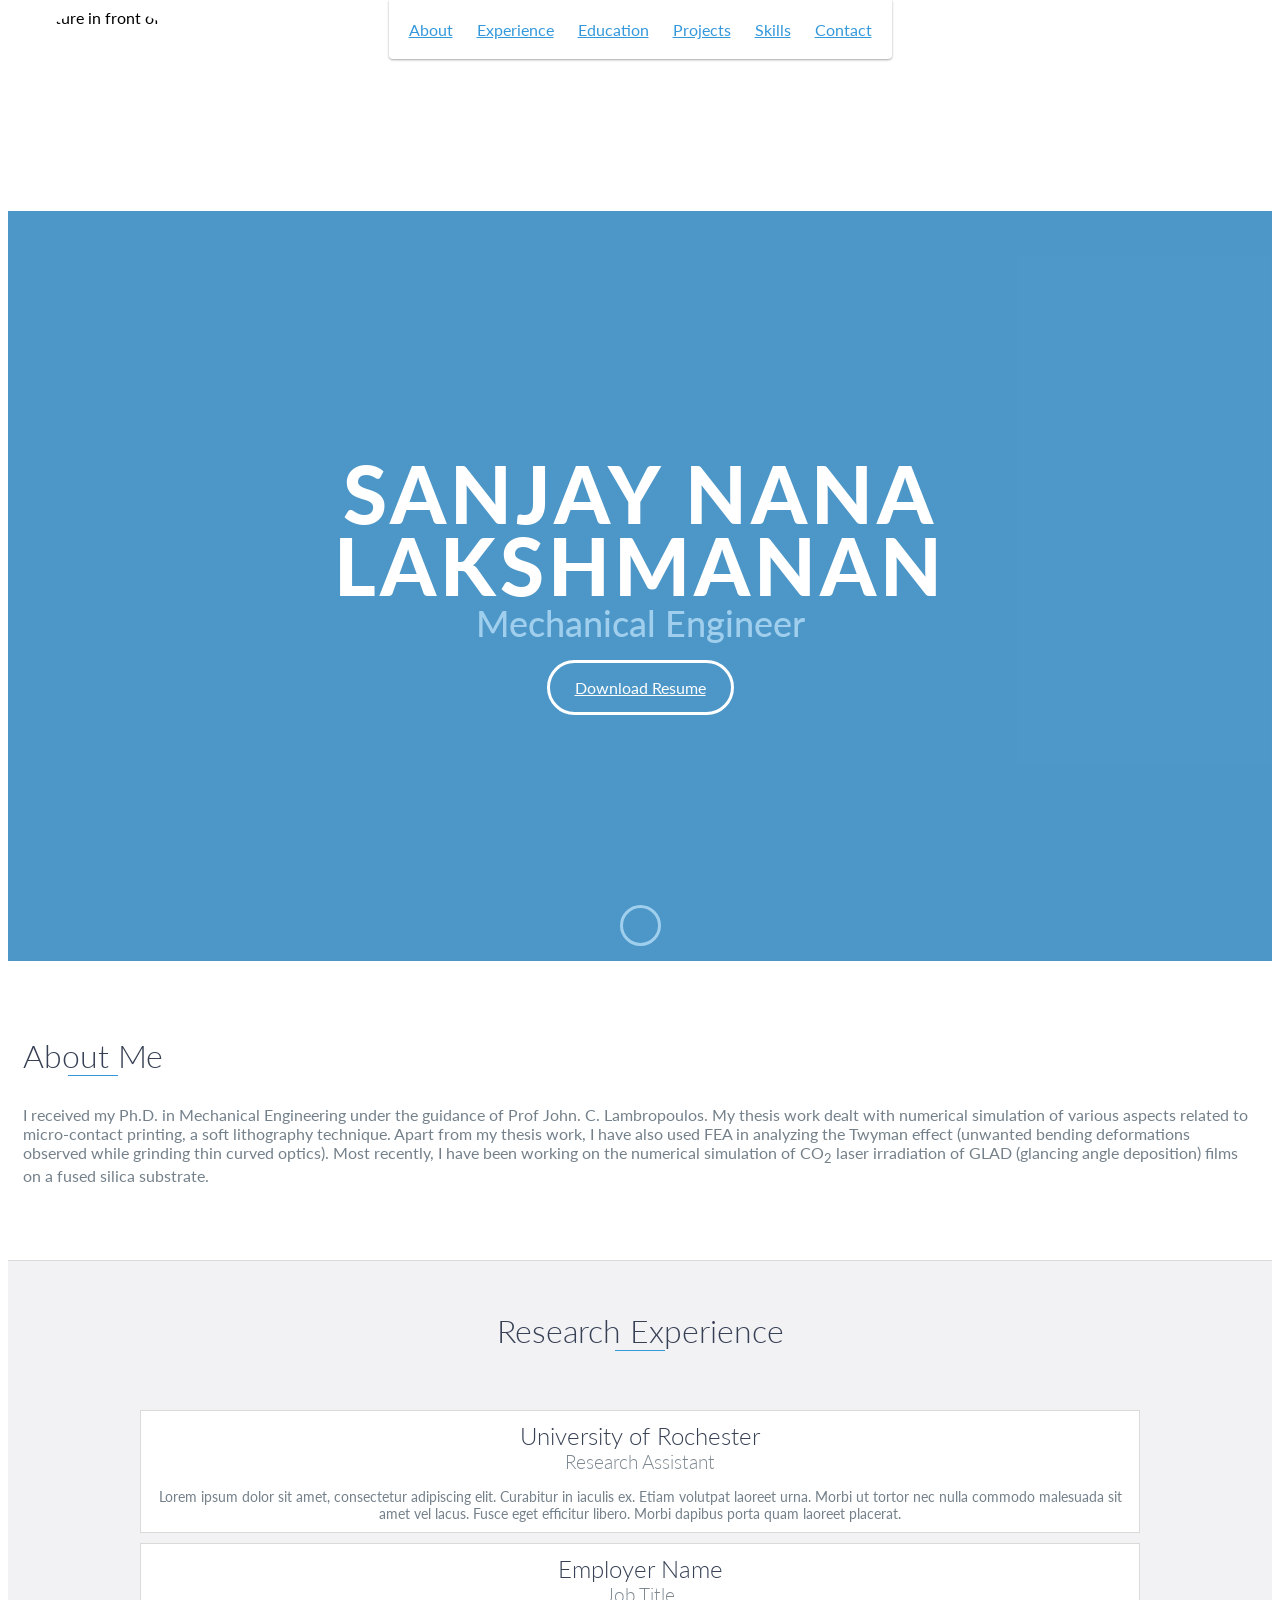
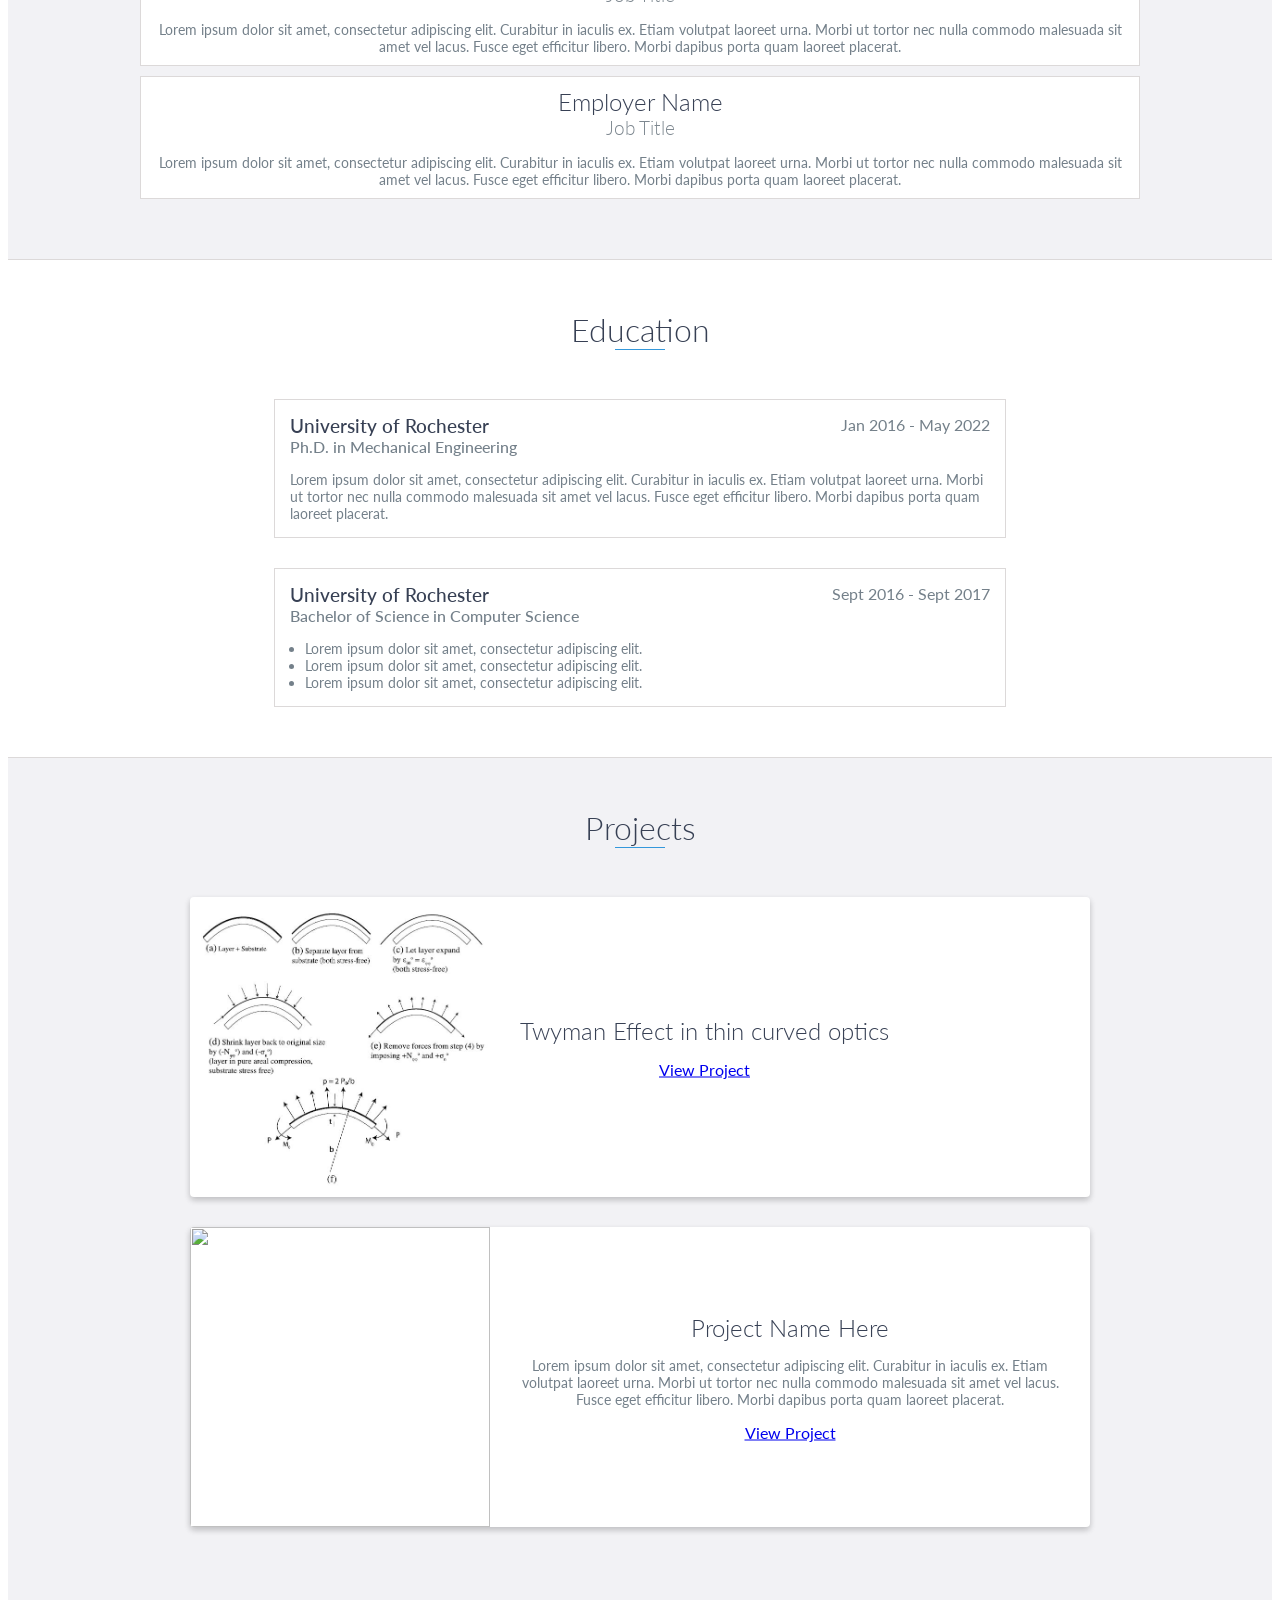
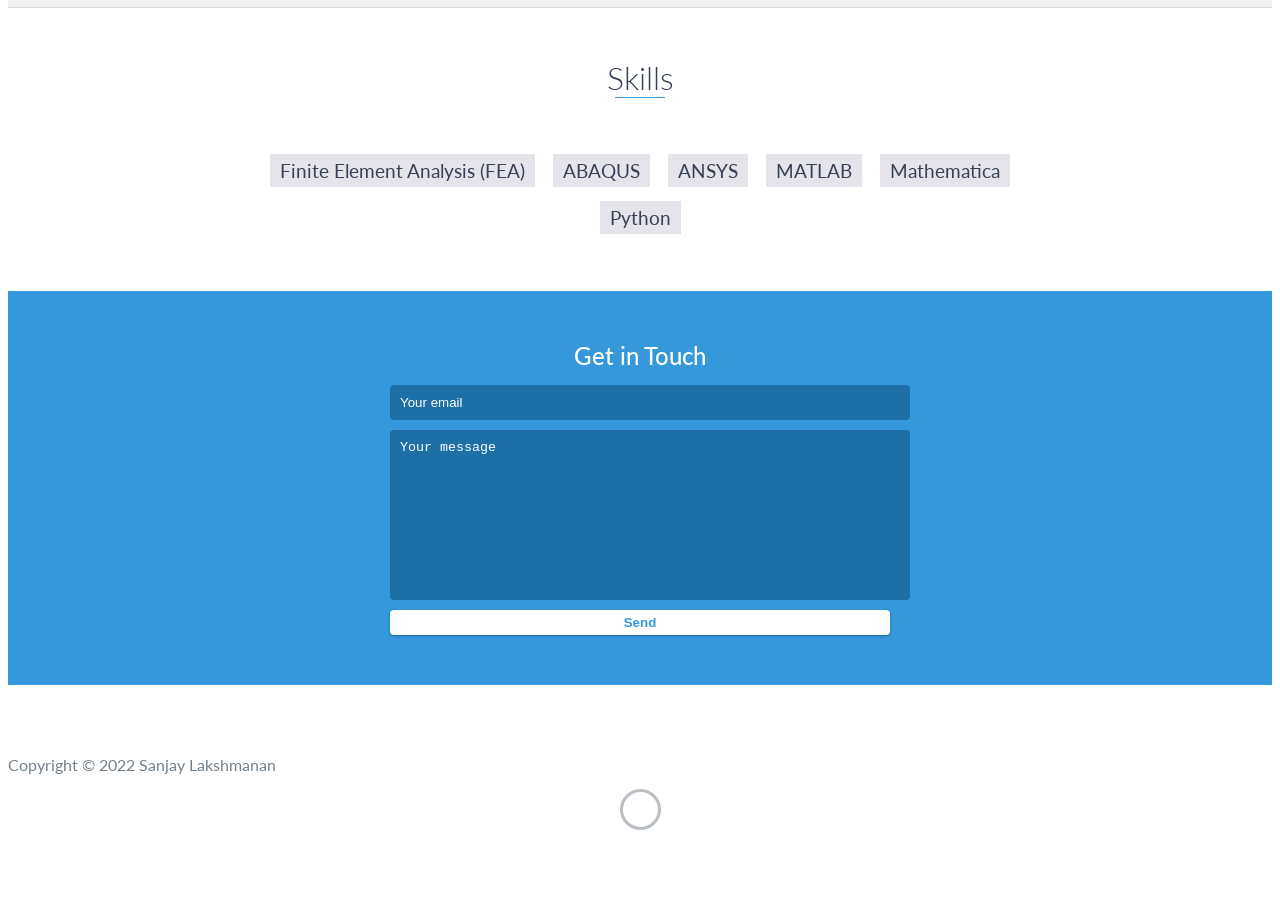
==== index.html @ b6e523f3 "Image centering and height of lead layer" ====
<!DOCTYPE html>
<html class="no-js" lang="en">

<head>
    <meta charset="utf-8">
    <meta http-equiv="X-UA-Compatible" content="IE=edge">
    <meta name="viewport" content="width=device-width, initial-scale=1">
    <title>Sanjay Lakshmanan's Portfolio</title>
	<link rel="shortcut icon" href="favicon.ico" type="image/x-icon">
	<link rel="icon" href="icons8-portfolio-50.png" type="image/x-icon">
    <link href="https://fonts.googleapis.com/css?family=Lato:300,400,700,900" rel="stylesheet">
    <link rel="stylesheet" href="libs/font-awesome/css/font-awesome.min.css">
    <link href="css/bootstrap.min.css" rel="stylesheet">
    <link href="css/styles.css" rel="stylesheet">
</head>

<body>
    <div id="mobile-menu-open" class="shadow-large">
        <i class="fa fa-bars" aria-hidden="true"></i>
    </div>
    <!-- End #mobile-menu-toggle -->
    <header>
        <div id="mobile-menu-close">
            <span>Close</span> <i class="fa fa-times" aria-hidden="true"></i>
        </div>
        <ul id="menu" class="shadow">
            <li>
                <a href="#about">About</a>
            </li>
            <li>
                <a href="#experience">Experience</a>
            </li>
            <li>
                <a href="#education">Education</a>
            </li>
            <li>
                <a href="#projects">Projects</a>
            </li>
            <li>
                <a href="#skills">Skills</a>
            </li>
            <li>
                <a href="#contact">Contact</a>
            </li>
        </ul>
    </header>
    <!-- End header -->
    <div class="circular--landscape"> 
        <img src="images/Graduation pic.jpg" alt="Sanjay's picture in front of Rush Rhees">
    </div>
    
    <div id="lead">
        <div id="lead-content">
            <h1>Sanjay Nana Lakshmanan</h1>
            <h2>Mechanical Engineer</h2>
            <a href="Sanjay_N_L_RESUME.pdf" target ="_blank" class="btn-rounded-white">Download Resume</a>
        </div>
        <!-- End #lead-content -->
              
        <div id="lead-overlay"></div>

        <div id="lead-down">
            <span>
                <i class="fa fa-chevron-down" aria-hidden="true"></i>
            </span>
        </div>

        <!-- End #lead-down -->
    </div>
    <!-- End #lead -->

    <div id="about">
        <div class="container">
            <div class="row">
                <div class="col-md-4">
                    <h2 class="heading">About Me</h2>
                </div>
                <div class="col-md-8">
                    <p>
                        I received my Ph.D. in Mechanical Engineering under the guidance of Prof John. C. Lambropoulos. My thesis work dealt with numerical simulation of various aspects related to micro-contact printing, a soft lithography technique.
                        Apart from my thesis work, I have also used FEA in analyzing the Twyman effect (unwanted bending deformations observed while grinding thin curved optics).
                        Most recently, I have been working on the numerical simulation of CO<sub>2</sub> laser irradiation of GLAD (glancing angle deposition) films on a fused silica substrate.

                        
                    </p>
                </div>
            </div>
        </div>
    </div>
    <!-- End #about -->

    <div id="experience" class="background-alt">
        <h2 class="heading">Research Experience</h2>
        <div id="experience-timeline">
            <div data-date="Jan 2016 – Feb 2022">
                <h3>University of Rochester</h3>
                <h4>Research Assistant</h4>
                <p>
                    Lorem ipsum dolor sit amet, consectetur adipiscing elit. Curabitur in iaculis ex. Etiam volutpat laoreet urna. Morbi ut tortor nec nulla commodo malesuada sit amet vel lacus. Fusce eget efficitur libero. Morbi dapibus porta quam laoreet placerat.
                </p>
            </div>

            <div data-date="September 2015 – September 2016">
                <h3>Employer Name</h3>
                <h4>Job Title</h4>
                <p>
                    Lorem ipsum dolor sit amet, consectetur adipiscing elit. Curabitur in iaculis ex. Etiam volutpat laoreet urna. Morbi ut tortor nec nulla commodo malesuada sit amet vel lacus. Fusce eget efficitur libero. Morbi dapibus porta quam laoreet placerat.
                </p>
            </div>

            <div data-date="September 2015 – September 2016">
                <h3>Employer Name</h3>
                <h4>Job Title</h4>
                <p>
                    Lorem ipsum dolor sit amet, consectetur adipiscing elit. Curabitur in iaculis ex. Etiam volutpat laoreet urna. Morbi ut tortor nec nulla commodo malesuada sit amet vel lacus. Fusce eget efficitur libero. Morbi dapibus porta quam laoreet placerat.
                </p>
            </div>
        </div>
    </div>
    <!-- End #experience -->

    <div id="education">
        <h2 class="heading">Education</h2>
        <div class="education-block">
            <h3>University of Rochester</h3>
            <span class="education-date">Jan 2016 - May 2022</span>
            <h4>Ph.D. in Mechanical Engineering</h4>
            <p>
                Lorem ipsum dolor sit amet, consectetur adipiscing elit. Curabitur in iaculis ex. Etiam volutpat laoreet urna. Morbi ut tortor nec nulla commodo malesuada sit amet vel lacus. Fusce eget efficitur libero. Morbi dapibus porta quam laoreet placerat.
            </p>
        </div>
        <!-- End .education-block -->

        <div class="education-block">
            <h3>University of Rochester</h3>
            <span class="education-date">Sept 2016 - Sept 2017</span>
            <h4>Bachelor of Science in Computer Science</h4>
            <ul>
                <li>
                    Lorem ipsum dolor sit amet, consectetur adipiscing elit.
                </li>
                <li>
                    Lorem ipsum dolor sit amet, consectetur adipiscing elit.
                </li>
                <li>
                    Lorem ipsum dolor sit amet, consectetur adipiscing elit.
                </li>
            </ul>
        </div>
        <!-- End .education-block -->
    </div>
    <!-- End #education -->

    <div id="projects" class="background-alt">
        <h2 class="heading">Projects</h2>
        <div class="container">
            <div class="row">
                <div class="project shadow-large">
                    <div class="project-image">
                        <img src="images/Twyman Effect.JPG" />
                    </div>
                    <!-- End .project-image -->
                    <div class="project-info">
                        <h3>Twyman Effect in thin curved optics</h3>
                        <p>
                            
                        </p>
                        <a href="#">View Project</a>
                    </div>
                    <!-- End .project-info -->
                </div>
                <!-- End .project -->

                <div class="project shadow-large">
                    <div class="project-image">
                        <img src="images/project.jpg" />
                    </div>
                    <!-- End .project-image -->
                    <div class="project-info">
                        <h3>Project Name Here</h3>
                        <p>
                            Lorem ipsum dolor sit amet, consectetur adipiscing elit. Curabitur in iaculis ex. Etiam volutpat laoreet urna. Morbi ut tortor nec nulla commodo malesuada sit amet vel lacus. Fusce eget efficitur libero. Morbi dapibus porta quam laoreet placerat.
                        </p>
                        <a href="#">View Project</a>
                    </div>
                    <!-- End .project-info -->
                </div>
                <!-- End .project -->
            </div>
        </div>
    </div>
    <!-- End #projects -->

    <div id="skills">
        <h2 class="heading">Skills</h2>
        <ul>
            <li>Finite Element Analysis (FEA)</li>
            <li>ABAQUS</li>
            <li>ANSYS</li>
            <li>MATLAB</li>
            <li>Mathematica</li>
            <li>Python</li>
        </ul>
    </div>
    <!-- End #skills -->

    <div id="contact">
        <h2>Get in Touch</h2>
        <div id="contact-form">
            <form method="POST" action="https://formspree.io/email@email.com">
                <input type="hidden" name="_subject" value="Contact request from personal website" />
                <input type="email" name="_replyto" placeholder="Your email" required>
                <textarea name="message" placeholder="Your message" required></textarea>
                <button type="submit">Send</button>
            </form>
        </div>
        <!-- End #contact-form -->
    </div>
    <!-- End #contact -->

    <footer>
        <div class="container">
            <div class="row">
                <div class="col-sm-5 copyright">
                    <p>
                        Copyright &copy; <span id="current-year">2022</span> Sanjay Lakshmanan
                    </p>
                </div>
                <div class="col-sm-2 top">
                    <span id="to-top">
                        <i class="fa fa-chevron-up" aria-hidden="true"></i>
                    </span>
                </div>
                <div class="col-sm-5 social">
                    <ul>
                        <li>
                            <a href="https://github.com/" target="_blank"><i class="fa fa-github" aria-hidden="true"></i></a>
                        </li>
                       
                        <li>
                            <a href="https://www.linkedin.com/in/sanjaynanalakshmanan/" target="_blank"><i class="fa fa-linkedin" aria-hidden="true"></i></a>
                        </li>
                    
                    </ul>
                </div>
            </div>
        </div>
    </footer>
    <!-- End footer -->

    <script src="https://ajax.googleapis.com/ajax/libs/jquery/1.12.4/jquery.min.js"></script>
    <script src="js/scripts.min.js"></script>
</body>

</html>
---- css/styles.css ----
/*!
    Title: Dev Portfolio Template
    Version: 1.2.2
    Last Change: 03/25/2020
    Author: Ryan Fitzgerald
    Repo: https://github.com/RyanFitzgerald/devportfolio-template
    Issues: https://github.com/RyanFitzgerald/devportfolio-template/issues

    Description: This file contains all the styles associated with the page
    that don't come from third party libraries. This file gets compiled using
    Gulp and send to the /css folder which is then loaded on the page.
*/body{font-family:'Lato', sans-serif;font-size:16px}
body.active{overflow:hidden;z-index:-1}
.no-js #experience-timeline>div{background:#fff;padding:10px;margin-bottom:10px;border:1px solid #dcd9d9}
.no-js #experience-timeline>div h3{font-size:1.5em;font-weight:300;color:#374054;display:inline-block;margin:0}
.no-js #experience-timeline>div h4{font-size:1.2em;font-weight:300;color:#7e8890;margin:0 0 15px 0}
.circular--landscape { display: inline-block; position: center; width: 200px; height: 200px; overflow: hidden; border-radius: 50%; }
.circular--landscape img {display: inline-block; width: auto; height: 100%; margin-left: -50px; }
.no-js #experience-timeline>div p{color:#74808a;font-size:0.9em;margin:0}.no-js #experience-timeline:before,.no-js #experience-timeline:after{content:none}@keyframes dropHeader{0%{transform:translateY(-100%)}100%{transform:translateY(0)}}header{position:absolute;top:0;left:0;right:0;text-align:center;z-index:10;animation-name:dropHeader;animation-iteration-count:1;animation-timing-function:ease;animation-duration:0.75s}header ul{display:inline-block;background:#fff;text-align:center;padding:10px;margin:0;border-bottom-right-radius:4px;border-bottom-left-radius:4px}header li{display:inline-block}header a{display:block;color:#3498db;padding:10px}header a:hover{color:#217dbb;text-decoration:none;background:#eee;border-radius:4px}header a:focus{color:#3498db;text-decoration:none}header.active{display:block}header.sticky{position:fixed;z-index:999}#menu.active{display:block}#mobile-menu-open{display:none;cursor:pointer;position:fixed;right:15px;top:10px;color:#3498db;font-size:1.5em;z-index:20;padding:0 7px;border-radius:4px;background:#fff}#mobile-menu-close{display:none;text-align:right;width:100%;background:#fff;font-size:1.5em;padding-right:15px;padding-top:10px;cursor:pointer;color:#3498db}#mobile-menu-close span{font-size:0.5em;text-transform:uppercase}#mobile-menu-close i{vertical-align:middle}footer{padding:50px 0}.copyright{padding-top:20px}.copyright p{margin:0;color:#74808a}.top{text-align:center}.top span{cursor:pointer;display:block;margin:15px auto 0 auto;width:35px;height:35px;border-radius:50%;border:3px solid #b9bfc4;text-align:center}.top i{color:#74808a}.social{text-align:right}.social ul{margin:5px 0 0 0;padding:0}.social li{display:inline-block;font-size:1.25em;list-style:none}.social a{display:block;color:#74808a;padding:10px}.social a:hover{color:#3498db}.btn-rounded-white{display:inline-block;color:#fff;padding:15px 25px;border:3px solid #fff;border-radius:30px;transition:.5s ease all}.btn-rounded-white:hover{color:#3498db;background:#fff;text-decoration:none}.shadow{box-shadow:0 1px 3px rgba(0,0,0,0.12),0 1px 2px rgba(0,0,0,0.24)}.shadow-large{box-shadow:0 3px 6px rgba(0,0,0,0.08),0 3px 6px rgba(0,0,0,0.15)}.heading{position:relative;display:inline-block;font-size:2em;font-weight:300;margin:0 0 30px 0}.heading:after{position:absolute;content:'';top:100%;height:1px;width:50px;left:0;right:0;margin:0 auto;background:#3498db}.background-alt{background:#f2f2f5}#lead{position:relative;height:80vh;min-height:80vh;max-height:1080px;background:url(../images/lead-bg.jpg);background-size:cover;padding:15px;overflow:hidden}#lead-content{position:absolute;z-index:10;top:50%;left:50%;transform:translate(-50%, -50%);text-align:center}#lead-content h1,#lead-content h2{margin:0}#lead-content h1{color:#fff;font-weight:900;font-size:5em;text-transform:uppercase;letter-spacing:0.05em;line-height:0.9em}#lead-content h2{color:#a0cfee;font-weight:500;font-size:2.25em;margin-bottom:15px}#lead-overlay{position:absolute;height:100%;width:100%;top: 0;right:0;bottom: 0;left:0;background:rgba(33,125,187,0.8);z-index:1}#lead-down{position:absolute;left:0;right:0;width:100%;text-align:center;z-index:10;bottom:15px;color:#fff}#lead-down span{cursor:pointer;display:block;margin:0 auto;width:35px;height:35px;border-radius:50%;border:3px solid #a0cfee;text-align:center}#lead-down i{animation:pulsate 1.5s ease;animation-iteration-count:infinite;padding-top:5px}@keyframes pulsate{0%{transform:scale(1, 1)}50%{transform:scale(1.2, 1.2)}100%{transform:scale(1, 1)}}#about{padding:75px 15px;border-bottom:1px solid #dcd9d9}#about h2{color:#374054}#about p{color:#74808a;margin:0}#experience{padding:50px 15px;text-align:center;border-bottom:1px solid #dcd9d9}#experience h2{color:#374054}#experience-timeline{margin:30px auto 0 auto;position:relative;max-width:1000px}#experience-timeline:before{position:absolute;content:'';top:0;bottom:0;left:303px;right:auto;height:100%;width:3px;background:#3498db;z-index:0}#experience-timeline:after{position:absolute;content:'';width:3px;height:40px;background:#3498db;background:linear-gradient(to bottom, #3498db, rgba(52,152,219,0));top:100%;left:303px}.center{display: block; margin-left: auto; margin-right: auto; width: 50%; border-radius: 50%; border: 2px #16527a ;} .vtimeline-content{margin-left:350px;background:#fff;border:1px solid #e6e6e6;padding:15px;border-radius:3px;text-align:left}.vtimeline-content h3{font-size:1.5em;font-weight:300;color:#374054;display:inline-block;margin:0}.vtimeline-content h4{font-size:1.2em;font-weight:300;color:#7e8890;margin:0 0 15px 0}.vtimeline-content p{color:#74808a;font-size:0.9em;margin:0}.vtimeline-point{position:relative;display:block;vertical-align:top;margin-bottom:30px}.vtimeline-icon{position:relative;color:#fff;width:50px;height:50px;background:#3498db;border-radius:50%;float:left;z-index:99;margin-left:280px}.vtimeline-icon i{display:block;font-size:2em;margin-top:10px}.vtimeline-date{width:260px;text-align:right;position:absolute;left:0;top:10px;font-weight:300;color:#374054}#education{padding:50px 15px 20px 15px;border-bottom:1px solid #dcd9d9;text-align:center}#education h2{color:#374054;margin-bottom:50px}.education-block{max-width:700px;margin:0 auto 30px auto;padding:15px;border:1px solid #dcd9d9;text-align:left}.education-block h3{font-weight:500;float:left;margin:0;color:#374054}.education-block span{color:#74808a;float:right}.education-block h4{color:#74808a;clear:both;font-weight:500;margin:0 0 15px 0}.education-block p,.education-block ul{margin:0;color:#74808a;font-size:0.9em}.education-block ul{padding:0 0 0 15px}#projects{padding:50px 15px;border-bottom:1px solid #dcd9d9;text-align:center}#projects h2{color:#374054;margin-bottom:50px}.project{position:relative;max-width:900px;margin:0 auto 30px auto;overflow:hidden;background:#fff;border-radius:4px}.project-image{width: 300px;height: 300px;} .project-image img {height: 100%;width: 100%;object-fit: contain;}.project-info{position:absolute;top:50%;transform:translateY(-50%);margin-left:300px;padding:30px}.project-info h3{font-size:1.5em;font-weight:300;color:#374054;margin:0 0 15px 0}.project-info p{color:#74808a;margin:0 0 15px 0;font-size:0.9em}.no-image .project-info{position:relative;margin:0;padding:30px 15px;transform:none}#more-projects{display:none}#skills{padding:50px 15px;text-align:center}#skills h2{color:#374054;margin-bottom:50px}#skills ul{display:block;margin:0 auto;padding:0;max-width:800px}#skills li{display:inline-block;margin:7px;padding:5px 10px;color:#374054;background:#e4e4ea;list-style:none;cursor:default;font-size:1.2em}#contact{padding:50px 15px;background:#3498db;text-align:center}#contact h2{margin:0 0 15px 0;color:#fff;font-weight:500}#contact-form{max-width:500px;margin:0 auto}#contact-form input,#contact-form textarea{display:block;width:100%;padding:10px;border-radius:4px;border:none;margin-bottom:10px;background:#1d6fa5;color:#fff;transition:.5s ease all}#contact-form input::-webkit-input-placeholder,#contact-form textarea::-webkit-input-placeholder{color:#fff}#contact-form input:-moz-placeholder,#contact-form textarea:-moz-placeholder{color:#fff;opacity:1}#contact-form input::-moz-placeholder,#contact-form textarea::-moz-placeholder{color:#fff;opacity:1}#contact-form input:-ms-input-placeholder,#contact-form textarea:-ms-input-placeholder{color:#fff}#contact-form input:focus,#contact-form textarea:focus{outline:none;background:#16527a}#contact-form textarea{height:150px;resize:none}#contact-form button{display:block;width:100%;background:#fff;border-radius:4px;padding:5px 10px;border:none;color:#3498db;font-weight:700;box-shadow:0 1px 3px rgba(0,0,0,0.12),0 1px 2px rgba(0,0,0,0.24);transition:.5s ease all}#contact-form button:hover{box-shadow:0 10px 20px rgba(0,0,0,0.19),0 6px 6px rgba(0,0,0,0.23)}.optional-section{padding:50px 15px;text-align:center;border-top:1px solid #dcd9d9}.optional-section h2{color:#374054}.optional-section-block{max-width:700px;margin:0 auto 30px auto;padding:15px;border:1px solid #dcd9d9;background:#fff;text-align:left}.optional-section-block h3{font-weight:500;margin:0 0 15px 0;color:#374054}.optional-section-block h4{color:#74808a;clear:both;font-weight:500;margin:0 0 15px 0}.optional-section-block p,.optional-section-block ul{margin:0 0 15px 0;color:#74808a;font-size:0.9em}.optional-section-block ul{padding:0 0 0 15px}@media only screen and (max-width: 750px){#experience-timeline:before,#experience-timeline:after{left:23px}.vtimeline-date{width:auto;text-align:left;position:relative;margin-bottom:15px;display:block;margin-left:70px}.vtimeline-icon{margin-left:0}.vtimeline-content{margin-left:70px}}@media only screen and (max-width: 992px){#lead{height:auto;min-height:auto;max-height:auto;padding:100px 15px}#lead-content{position:relative;transform:none;left:auto;top:auto}#lead-content h1{font-size:3em}#lead-content h2{font-size:1.75em}#about{text-align:center}#about p{text-align:left}}@media only screen and (max-width: 768px){header{position:fixed;display:none;z-index:999;animation:none;bottom:0;height:100%}#mobile-menu-open,#mobile-menu-close{display:block}#menu{height:100%;overflow-y:auto;box-shadow:none;border-radius:0;width:100%}#menu li{display:block;margin-bottom:10px}#lead-content h1{font-size:2em}#lead-content h2{font-size:1.3em}#lead-content a{padding:10px 20px}#lead-down{display:none}.education-block h3,.education-block span{float:none}.project-image{display:none}.project-info{position:relative;margin:0;padding:30px 15px;top:auto;transform:none}footer{text-align:center}.social{text-align:center}}@media only screen and (max-width: 480px){#lead-content h1{font-size:1.5em}#lead-content h2{font-size:1em}#lead-content a{font-size:0.9em;padding:5px 10px}}
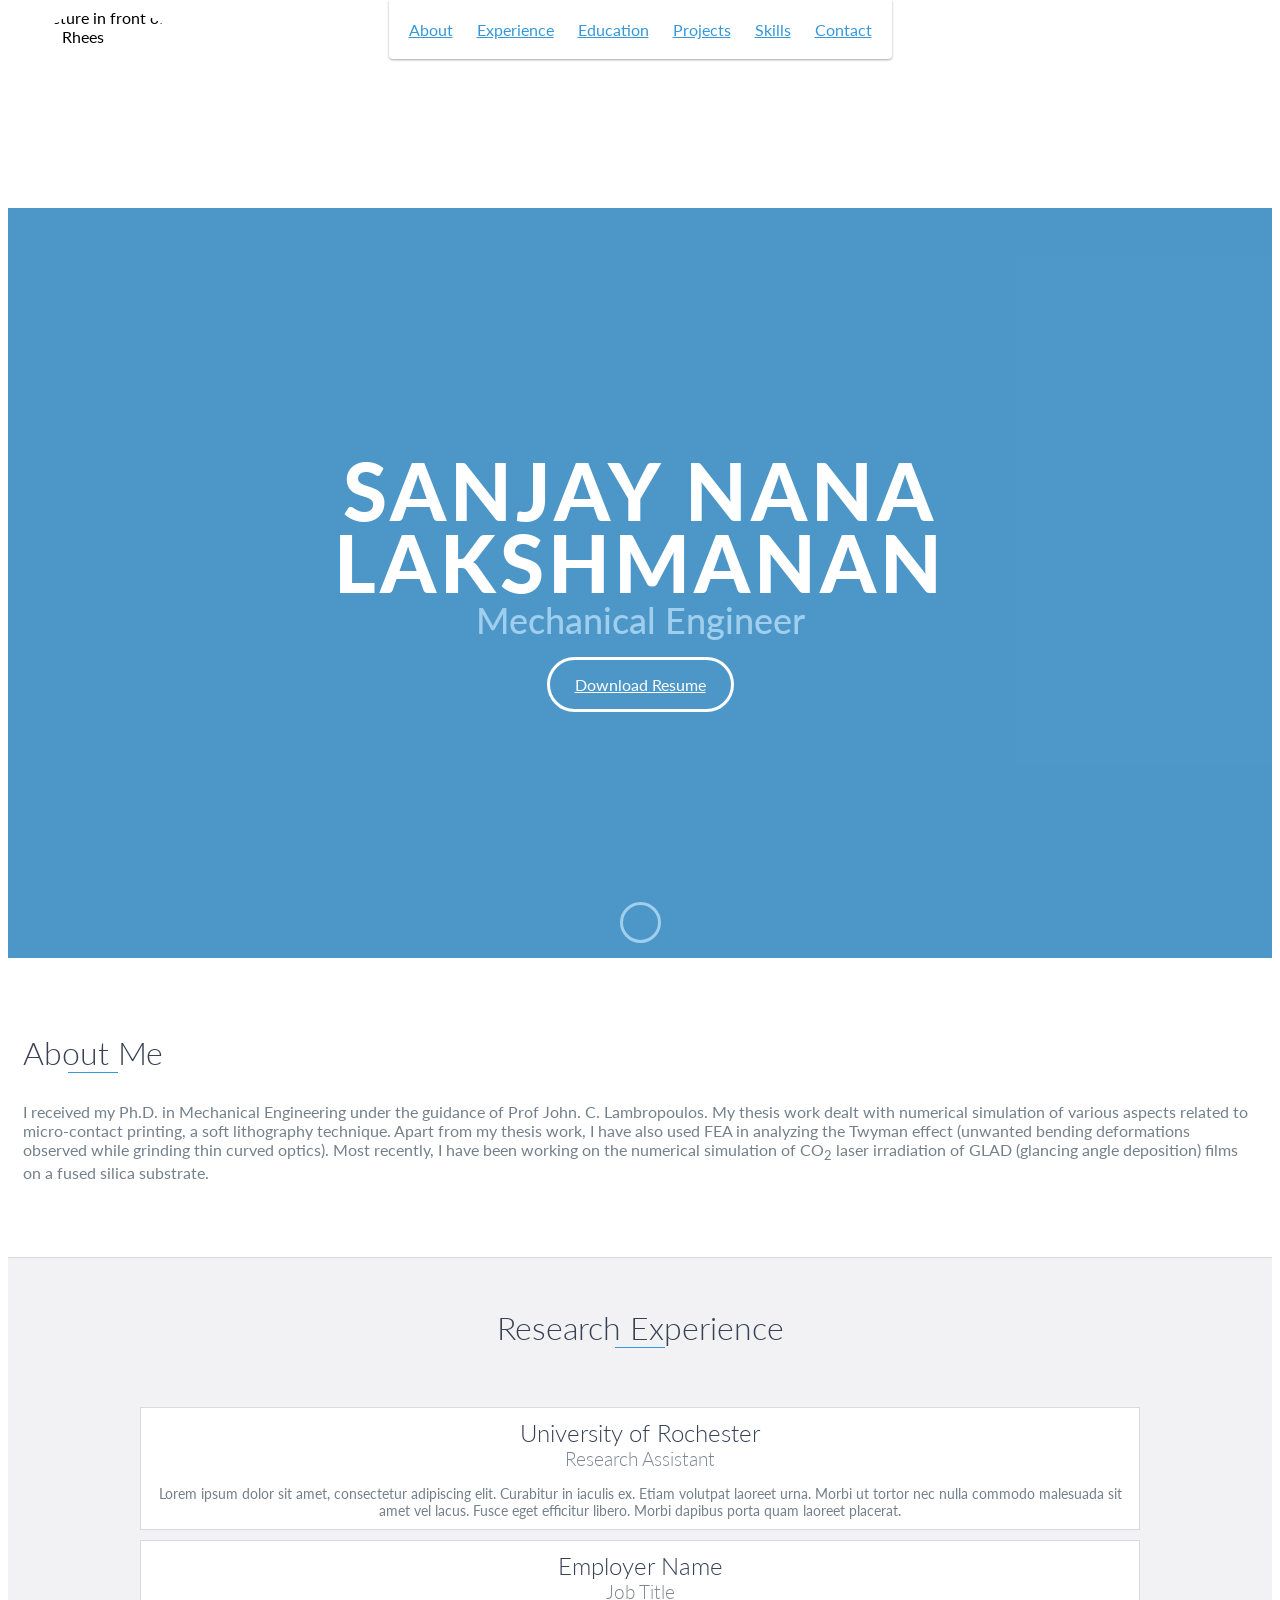
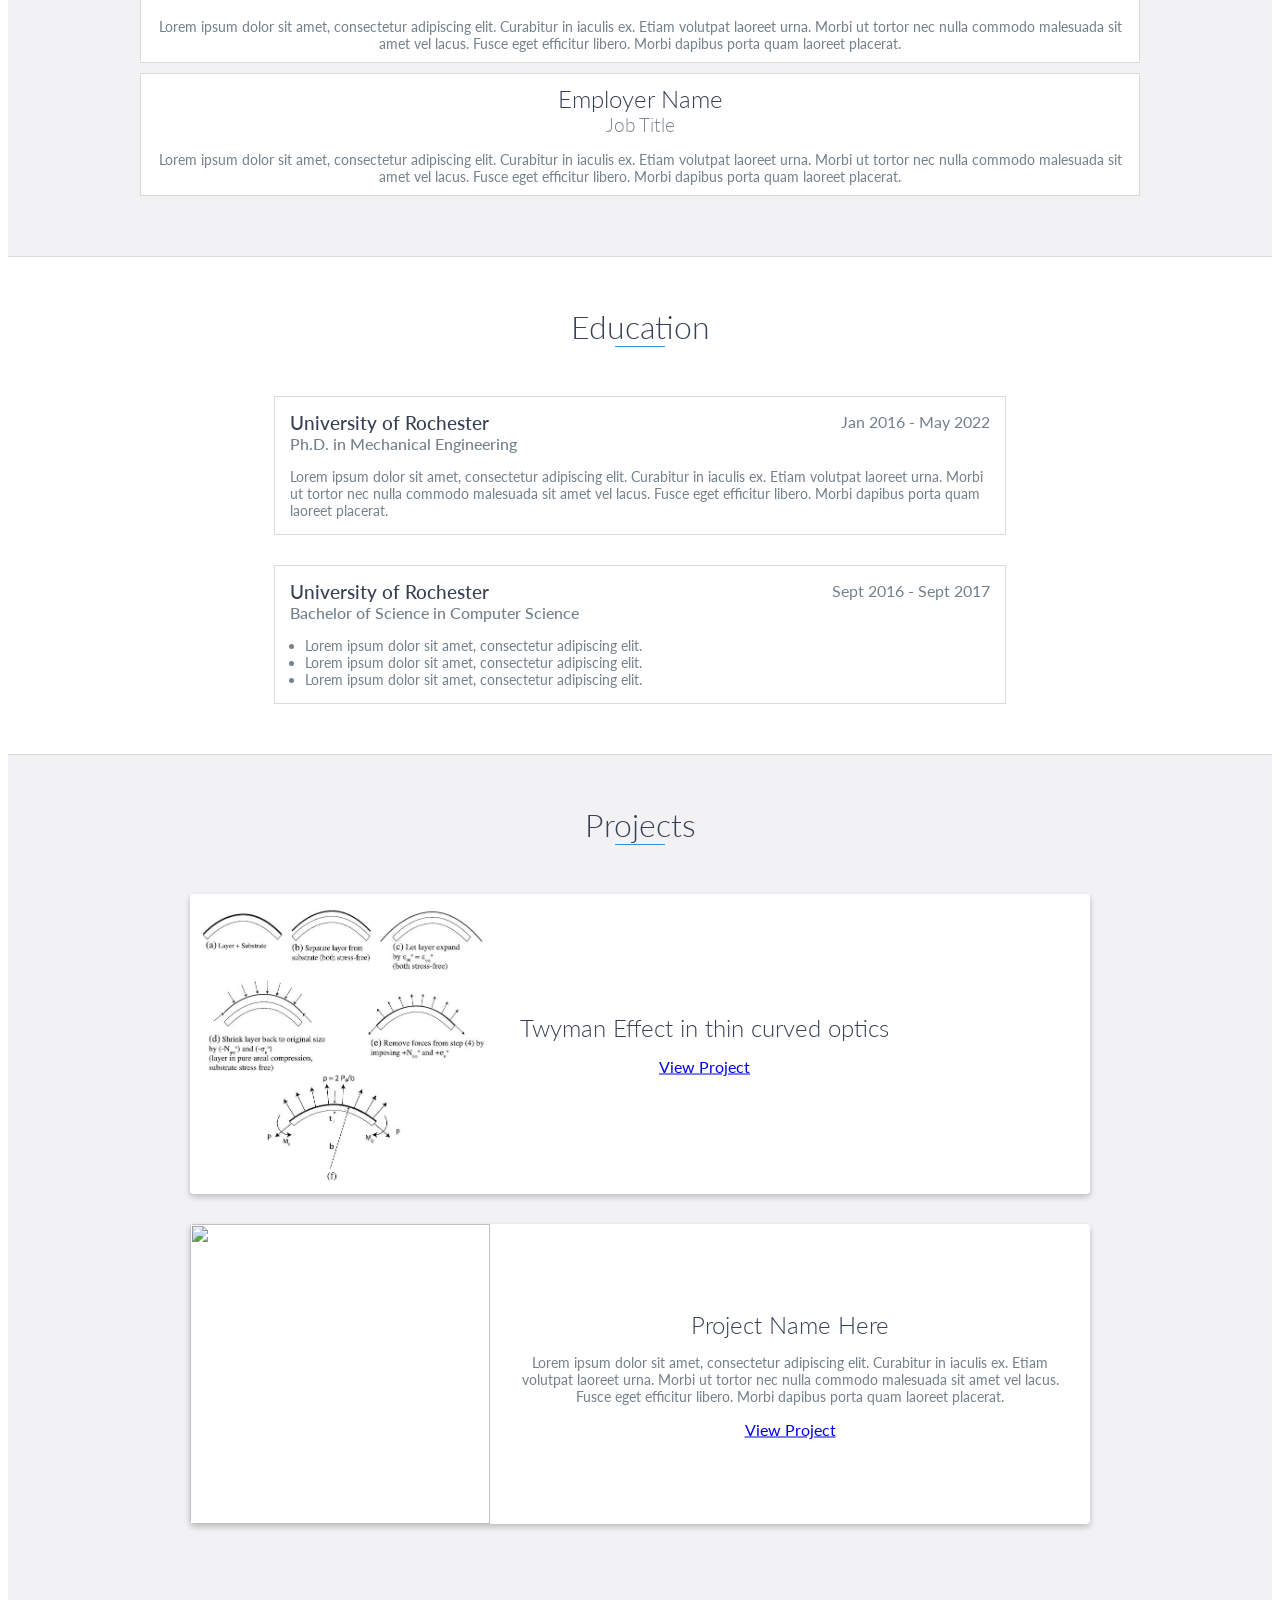
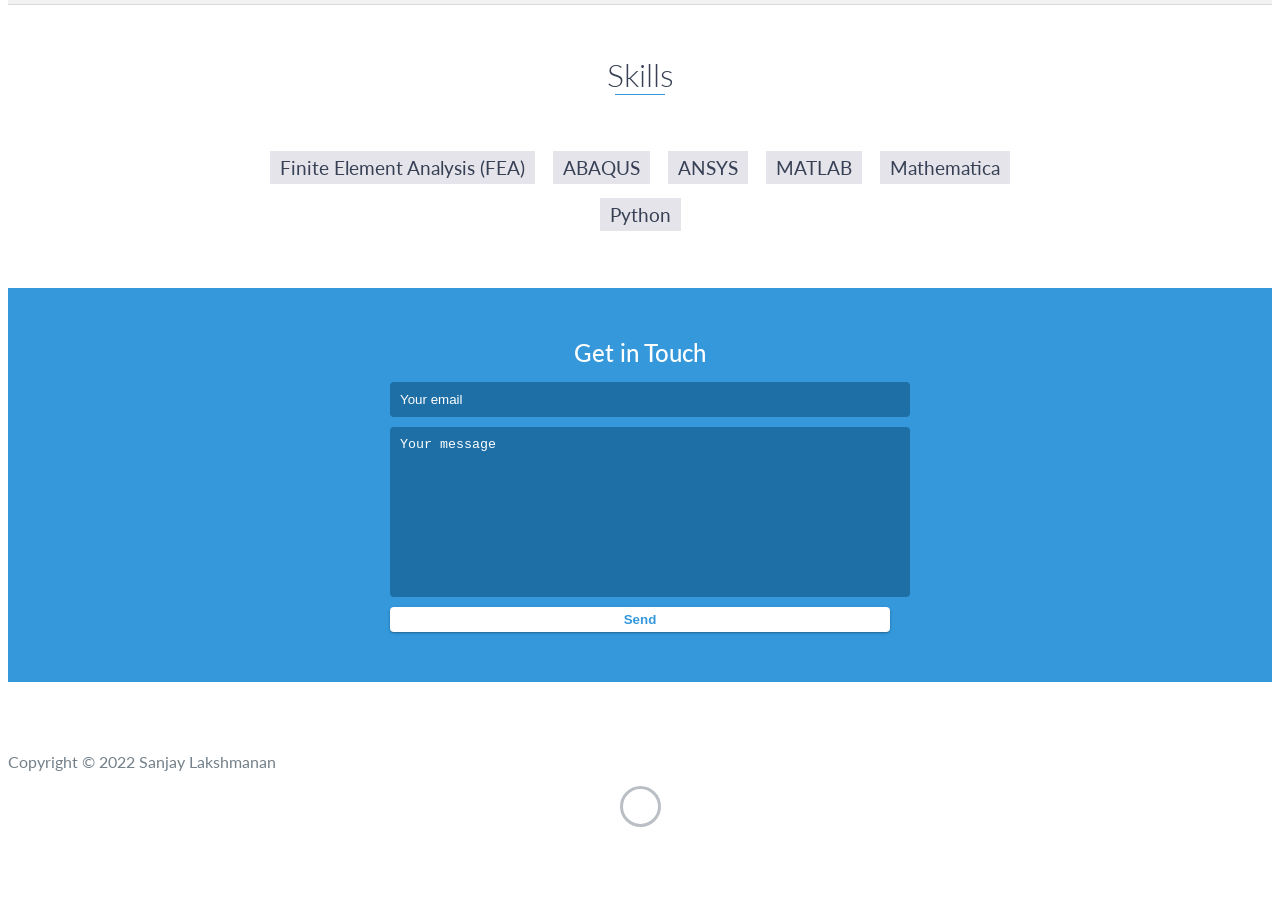
==== commit 889d0c23: "Centering image using text-align:center" ====
--- a/index.html
+++ b/index.html
@@ -45,7 +45,7 @@
         </ul>
     </header>
     <!-- End header -->
-    <div class="circular--landscape"> 
+    <div class="circular--landscape" style="text-align: center"> 
         <img src="images/Graduation pic.jpg" alt="Sanjay's picture in front of Rush Rhees">
     </div>
     
--- a/css/styles.css
+++ b/css/styles.css
@@ -14,6 +14,6 @@
 .no-js #experience-timeline>div{background:#fff;padding:10px;margin-bottom:10px;border:1px solid #dcd9d9}
 .no-js #experience-timeline>div h3{font-size:1.5em;font-weight:300;color:#374054;display:inline-block;margin:0}
 .no-js #experience-timeline>div h4{font-size:1.2em;font-weight:300;color:#7e8890;margin:0 0 15px 0}
-.circular--landscape { display: inline-block; position: center; width: 200px; height: 200px; overflow: hidden; border-radius: 50%; }
-.circular--landscape img {display: inline-block; width: auto; height: 100%; margin-left: -50px; }
+.circular--landscape { display: block; width: 200px; height: 200px; overflow: hidden; border-radius: 50%; }
+.circular--landscape img {display: block; position: center; width: auto; height: 100%; margin-left: -50px; }
 .no-js #experience-timeline>div p{color:#74808a;font-size:0.9em;margin:0}.no-js #experience-timeline:before,.no-js #experience-timeline:after{content:none}@keyframes dropHeader{0%{transform:translateY(-100%)}100%{transform:translateY(0)}}header{position:absolute;top:0;left:0;right:0;text-align:center;z-index:10;animation-name:dropHeader;animation-iteration-count:1;animation-timing-function:ease;animation-duration:0.75s}header ul{display:inline-block;background:#fff;text-align:center;padding:10px;margin:0;border-bottom-right-radius:4px;border-bottom-left-radius:4px}header li{display:inline-block}header a{display:block;color:#3498db;padding:10px}header a:hover{color:#217dbb;text-decoration:none;background:#eee;border-radius:4px}header a:focus{color:#3498db;text-decoration:none}header.active{display:block}header.sticky{position:fixed;z-index:999}#menu.active{display:block}#mobile-menu-open{display:none;cursor:pointer;position:fixed;right:15px;top:10px;color:#3498db;font-size:1.5em;z-index:20;padding:0 7px;border-radius:4px;background:#fff}#mobile-menu-close{display:none;text-align:right;width:100%;background:#fff;font-size:1.5em;padding-right:15px;padding-top:10px;cursor:pointer;color:#3498db}#mobile-menu-close span{font-size:0.5em;text-transform:uppercase}#mobile-menu-close i{vertical-align:middle}footer{padding:50px 0}.copyright{padding-top:20px}.copyright p{margin:0;color:#74808a}.top{text-align:center}.top span{cursor:pointer;display:block;margin:15px auto 0 auto;width:35px;height:35px;border-radius:50%;border:3px solid #b9bfc4;text-align:center}.top i{color:#74808a}.social{text-align:right}.social ul{margin:5px 0 0 0;padding:0}.social li{display:inline-block;font-size:1.25em;list-style:none}.social a{display:block;color:#74808a;padding:10px}.social a:hover{color:#3498db}.btn-rounded-white{display:inline-block;color:#fff;padding:15px 25px;border:3px solid #fff;border-radius:30px;transition:.5s ease all}.btn-rounded-white:hover{color:#3498db;background:#fff;text-decoration:none}.shadow{box-shadow:0 1px 3px rgba(0,0,0,0.12),0 1px 2px rgba(0,0,0,0.24)}.shadow-large{box-shadow:0 3px 6px rgba(0,0,0,0.08),0 3px 6px rgba(0,0,0,0.15)}.heading{position:relative;display:inline-block;font-size:2em;font-weight:300;margin:0 0 30px 0}.heading:after{position:absolute;content:'';top:100%;height:1px;width:50px;left:0;right:0;margin:0 auto;background:#3498db}.background-alt{background:#f2f2f5}#lead{position:relative;height:80vh;min-height:80vh;max-height:1080px;background:url(../images/lead-bg.jpg);background-size:cover;padding:15px;overflow:hidden}#lead-content{position:absolute;z-index:10;top:50%;left:50%;transform:translate(-50%, -50%);text-align:center}#lead-content h1,#lead-content h2{margin:0}#lead-content h1{color:#fff;font-weight:900;font-size:5em;text-transform:uppercase;letter-spacing:0.05em;line-height:0.9em}#lead-content h2{color:#a0cfee;font-weight:500;font-size:2.25em;margin-bottom:15px}#lead-overlay{position:absolute;height:100%;width:100%;top: 0;right:0;bottom: 0;left:0;background:rgba(33,125,187,0.8);z-index:1}#lead-down{position:absolute;left:0;right:0;width:100%;text-align:center;z-index:10;bottom:15px;color:#fff}#lead-down span{cursor:pointer;display:block;margin:0 auto;width:35px;height:35px;border-radius:50%;border:3px solid #a0cfee;text-align:center}#lead-down i{animation:pulsate 1.5s ease;animation-iteration-count:infinite;padding-top:5px}@keyframes pulsate{0%{transform:scale(1, 1)}50%{transform:scale(1.2, 1.2)}100%{transform:scale(1, 1)}}#about{padding:75px 15px;border-bottom:1px solid #dcd9d9}#about h2{color:#374054}#about p{color:#74808a;margin:0}#experience{padding:50px 15px;text-align:center;border-bottom:1px solid #dcd9d9}#experience h2{color:#374054}#experience-timeline{margin:30px auto 0 auto;position:relative;max-width:1000px}#experience-timeline:before{position:absolute;content:'';top:0;bottom:0;left:303px;right:auto;height:100%;width:3px;background:#3498db;z-index:0}#experience-timeline:after{position:absolute;content:'';width:3px;height:40px;background:#3498db;background:linear-gradient(to bottom, #3498db, rgba(52,152,219,0));top:100%;left:303px}.center{display: block; margin-left: auto; margin-right: auto; width: 50%; border-radius: 50%; border: 2px #16527a ;} .vtimeline-content{margin-left:350px;background:#fff;border:1px solid #e6e6e6;padding:15px;border-radius:3px;text-align:left}.vtimeline-content h3{font-size:1.5em;font-weight:300;color:#374054;display:inline-block;margin:0}.vtimeline-content h4{font-size:1.2em;font-weight:300;color:#7e8890;margin:0 0 15px 0}.vtimeline-content p{color:#74808a;font-size:0.9em;margin:0}.vtimeline-point{position:relative;display:block;vertical-align:top;margin-bottom:30px}.vtimeline-icon{position:relative;color:#fff;width:50px;height:50px;background:#3498db;border-radius:50%;float:left;z-index:99;margin-left:280px}.vtimeline-icon i{display:block;font-size:2em;margin-top:10px}.vtimeline-date{width:260px;text-align:right;position:absolute;left:0;top:10px;font-weight:300;color:#374054}#education{padding:50px 15px 20px 15px;border-bottom:1px solid #dcd9d9;text-align:center}#education h2{color:#374054;margin-bottom:50px}.education-block{max-width:700px;margin:0 auto 30px auto;padding:15px;border:1px solid #dcd9d9;text-align:left}.education-block h3{font-weight:500;float:left;margin:0;color:#374054}.education-block span{color:#74808a;float:right}.education-block h4{color:#74808a;clear:both;font-weight:500;margin:0 0 15px 0}.education-block p,.education-block ul{margin:0;color:#74808a;font-size:0.9em}.education-block ul{padding:0 0 0 15px}#projects{padding:50px 15px;border-bottom:1px solid #dcd9d9;text-align:center}#projects h2{color:#374054;margin-bottom:50px}.project{position:relative;max-width:900px;margin:0 auto 30px auto;overflow:hidden;background:#fff;border-radius:4px}.project-image{width: 300px;height: 300px;} .project-image img {height: 100%;width: 100%;object-fit: contain;}.project-info{position:absolute;top:50%;transform:translateY(-50%);margin-left:300px;padding:30px}.project-info h3{font-size:1.5em;font-weight:300;color:#374054;margin:0 0 15px 0}.project-info p{color:#74808a;margin:0 0 15px 0;font-size:0.9em}.no-image .project-info{position:relative;margin:0;padding:30px 15px;transform:none}#more-projects{display:none}#skills{padding:50px 15px;text-align:center}#skills h2{color:#374054;margin-bottom:50px}#skills ul{display:block;margin:0 auto;padding:0;max-width:800px}#skills li{display:inline-block;margin:7px;padding:5px 10px;color:#374054;background:#e4e4ea;list-style:none;cursor:default;font-size:1.2em}#contact{padding:50px 15px;background:#3498db;text-align:center}#contact h2{margin:0 0 15px 0;color:#fff;font-weight:500}#contact-form{max-width:500px;margin:0 auto}#contact-form input,#contact-form textarea{display:block;width:100%;padding:10px;border-radius:4px;border:none;margin-bottom:10px;background:#1d6fa5;color:#fff;transition:.5s ease all}#contact-form input::-webkit-input-placeholder,#contact-form textarea::-webkit-input-placeholder{color:#fff}#contact-form input:-moz-placeholder,#contact-form textarea:-moz-placeholder{color:#fff;opacity:1}#contact-form input::-moz-placeholder,#contact-form textarea::-moz-placeholder{color:#fff;opacity:1}#contact-form input:-ms-input-placeholder,#contact-form textarea:-ms-input-placeholder{color:#fff}#contact-form input:focus,#contact-form textarea:focus{outline:none;background:#16527a}#contact-form textarea{height:150px;resize:none}#contact-form button{display:block;width:100%;background:#fff;border-radius:4px;padding:5px 10px;border:none;color:#3498db;font-weight:700;box-shadow:0 1px 3px rgba(0,0,0,0.12),0 1px 2px rgba(0,0,0,0.24);transition:.5s ease all}#contact-form button:hover{box-shadow:0 10px 20px rgba(0,0,0,0.19),0 6px 6px rgba(0,0,0,0.23)}.optional-section{padding:50px 15px;text-align:center;border-top:1px solid #dcd9d9}.optional-section h2{color:#374054}.optional-section-block{max-width:700px;margin:0 auto 30px auto;padding:15px;border:1px solid #dcd9d9;background:#fff;text-align:left}.optional-section-block h3{font-weight:500;margin:0 0 15px 0;color:#374054}.optional-section-block h4{color:#74808a;clear:both;font-weight:500;margin:0 0 15px 0}.optional-section-block p,.optional-section-block ul{margin:0 0 15px 0;color:#74808a;font-size:0.9em}.optional-section-block ul{padding:0 0 0 15px}@media only screen and (max-width: 750px){#experience-timeline:before,#experience-timeline:after{left:23px}.vtimeline-date{width:auto;text-align:left;position:relative;margin-bottom:15px;display:block;margin-left:70px}.vtimeline-icon{margin-left:0}.vtimeline-content{margin-left:70px}}@media only screen and (max-width: 992px){#lead{height:auto;min-height:auto;max-height:auto;padding:100px 15px}#lead-content{position:relative;transform:none;left:auto;top:auto}#lead-content h1{font-size:3em}#lead-content h2{font-size:1.75em}#about{text-align:center}#about p{text-align:left}}@media only screen and (max-width: 768px){header{position:fixed;display:none;z-index:999;animation:none;bottom:0;height:100%}#mobile-menu-open,#mobile-menu-close{display:block}#menu{height:100%;overflow-y:auto;box-shadow:none;border-radius:0;width:100%}#menu li{display:block;margin-bottom:10px}#lead-content h1{font-size:2em}#lead-content h2{font-size:1.3em}#lead-content a{padding:10px 20px}#lead-down{display:none}.education-block h3,.education-block span{float:none}.project-image{display:none}.project-info{position:relative;margin:0;padding:30px 15px;top:auto;transform:none}footer{text-align:center}.social{text-align:center}}@media only screen and (max-width: 480px){#lead-content h1{font-size:1.5em}#lead-content h2{font-size:1em}#lead-content a{font-size:0.9em;padding:5px 10px}}
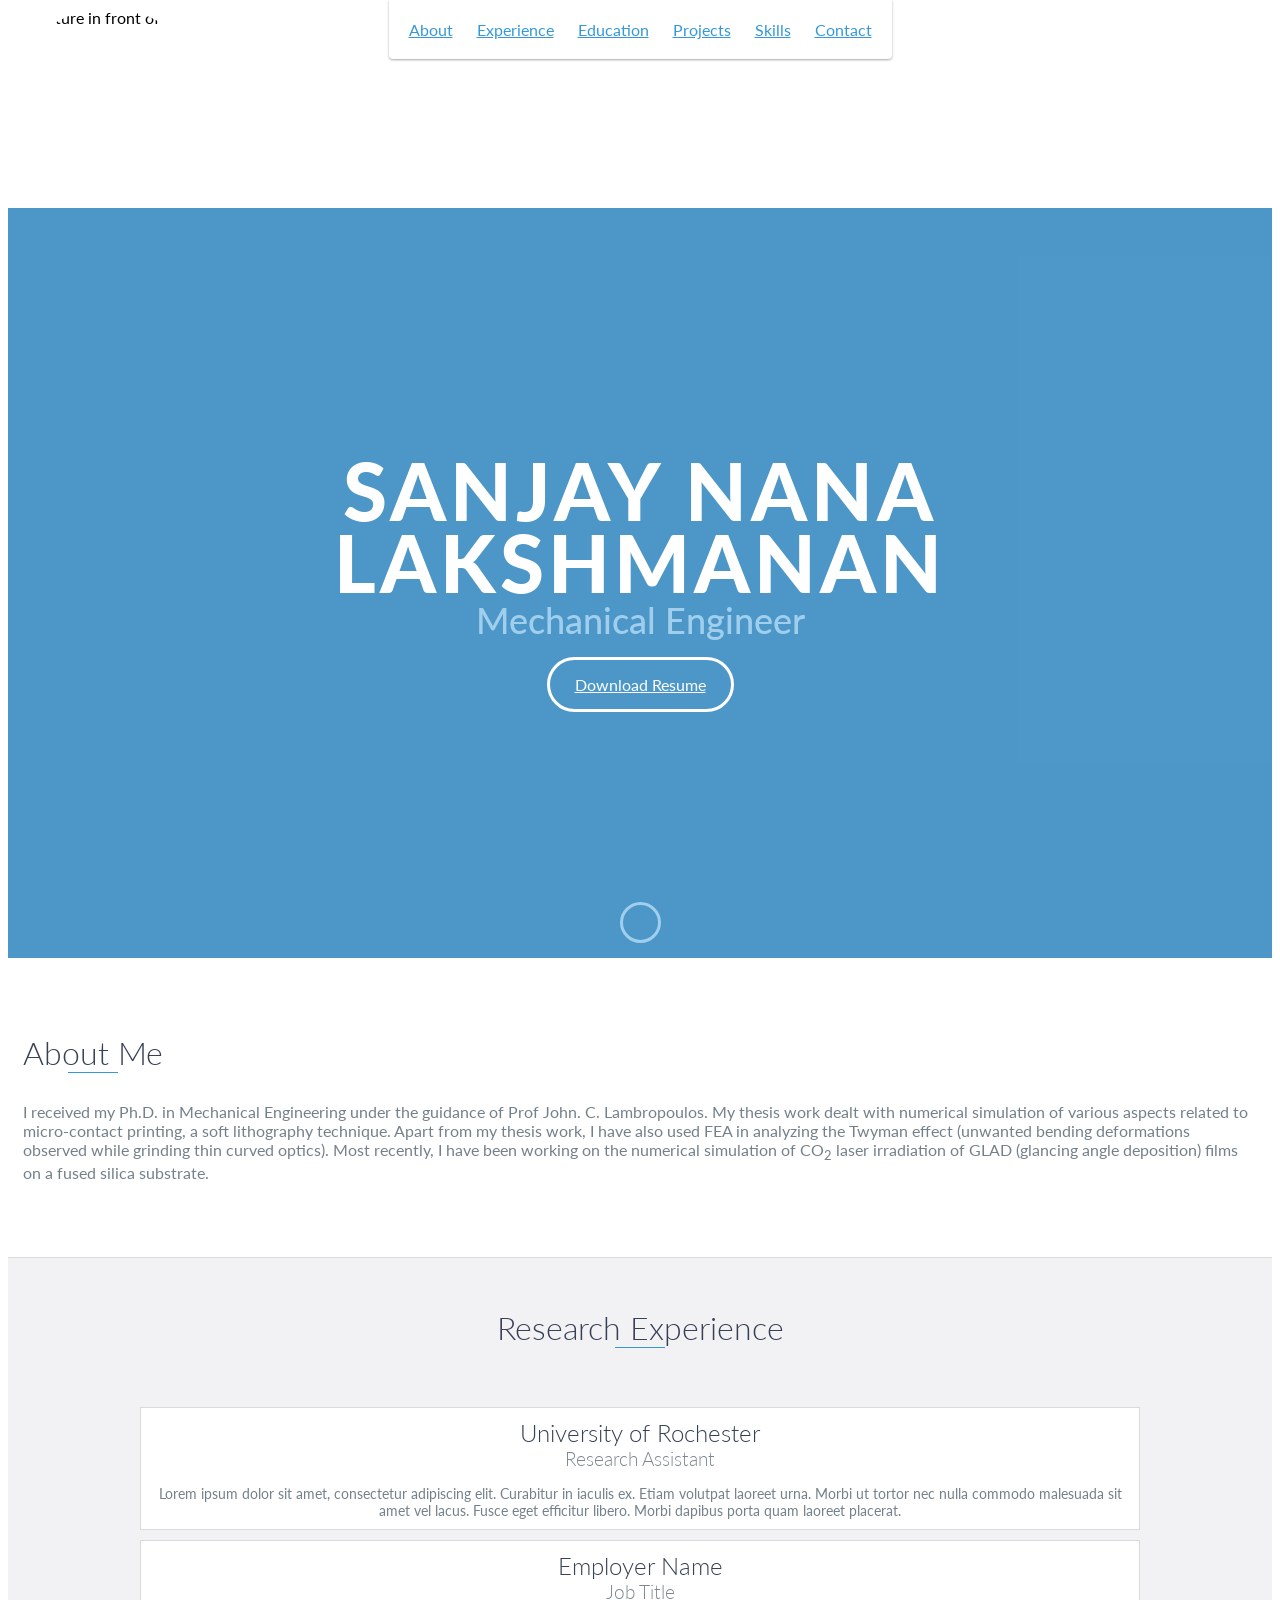
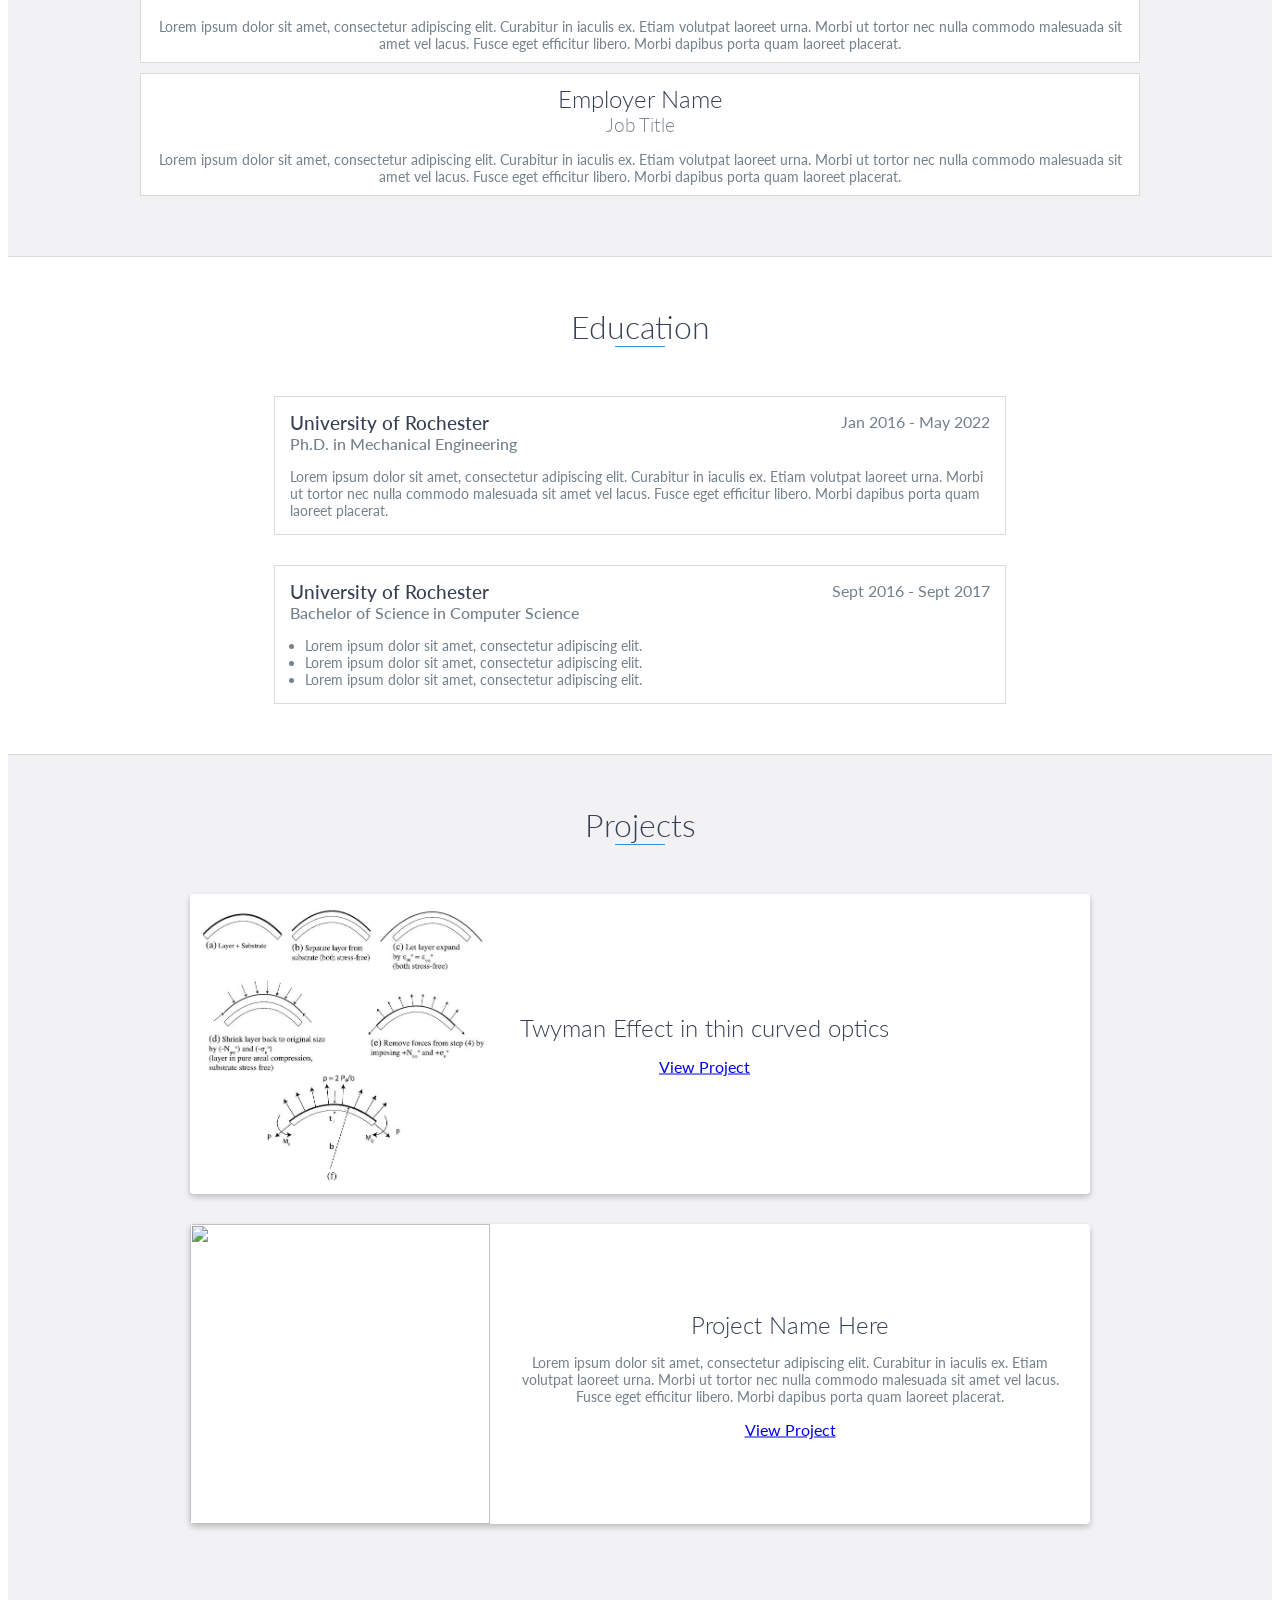
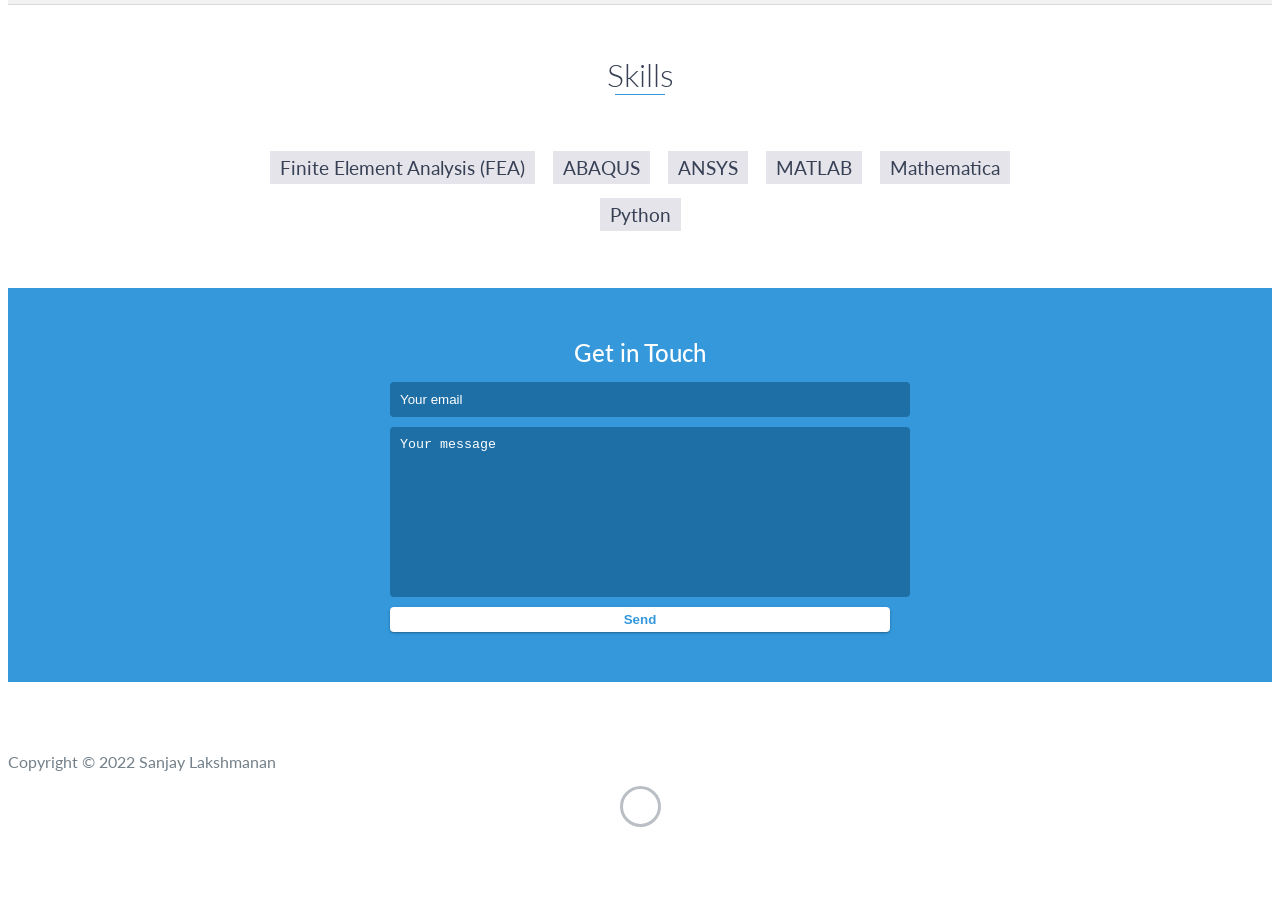
==== commit 649b2701: "Margin-right: auto" ====
--- a/index.html
+++ b/index.html
@@ -45,7 +45,7 @@
         </ul>
     </header>
     <!-- End header -->
-    <div class="circular--landscape" style="text-align: center"> 
+    <div class="circular--landscape"> 
         <img src="images/Graduation pic.jpg" alt="Sanjay's picture in front of Rush Rhees">
     </div>
     
--- a/css/styles.css
+++ b/css/styles.css
@@ -15,5 +15,5 @@
 .no-js #experience-timeline>div h3{font-size:1.5em;font-weight:300;color:#374054;display:inline-block;margin:0}
 .no-js #experience-timeline>div h4{font-size:1.2em;font-weight:300;color:#7e8890;margin:0 0 15px 0}
 .circular--landscape { display: block; width: 200px; height: 200px; overflow: hidden; border-radius: 50%; }
-.circular--landscape img {display: block; position: center; width: auto; height: 100%; margin-left: -50px; }
+.circular--landscape img {display: block; ; width: auto; height: 100%; margin-left: -50px; margin-right: auto; }
 .no-js #experience-timeline>div p{color:#74808a;font-size:0.9em;margin:0}.no-js #experience-timeline:before,.no-js #experience-timeline:after{content:none}@keyframes dropHeader{0%{transform:translateY(-100%)}100%{transform:translateY(0)}}header{position:absolute;top:0;left:0;right:0;text-align:center;z-index:10;animation-name:dropHeader;animation-iteration-count:1;animation-timing-function:ease;animation-duration:0.75s}header ul{display:inline-block;background:#fff;text-align:center;padding:10px;margin:0;border-bottom-right-radius:4px;border-bottom-left-radius:4px}header li{display:inline-block}header a{display:block;color:#3498db;padding:10px}header a:hover{color:#217dbb;text-decoration:none;background:#eee;border-radius:4px}header a:focus{color:#3498db;text-decoration:none}header.active{display:block}header.sticky{position:fixed;z-index:999}#menu.active{display:block}#mobile-menu-open{display:none;cursor:pointer;position:fixed;right:15px;top:10px;color:#3498db;font-size:1.5em;z-index:20;padding:0 7px;border-radius:4px;background:#fff}#mobile-menu-close{display:none;text-align:right;width:100%;background:#fff;font-size:1.5em;padding-right:15px;padding-top:10px;cursor:pointer;color:#3498db}#mobile-menu-close span{font-size:0.5em;text-transform:uppercase}#mobile-menu-close i{vertical-align:middle}footer{padding:50px 0}.copyright{padding-top:20px}.copyright p{margin:0;color:#74808a}.top{text-align:center}.top span{cursor:pointer;display:block;margin:15px auto 0 auto;width:35px;height:35px;border-radius:50%;border:3px solid #b9bfc4;text-align:center}.top i{color:#74808a}.social{text-align:right}.social ul{margin:5px 0 0 0;padding:0}.social li{display:inline-block;font-size:1.25em;list-style:none}.social a{display:block;color:#74808a;padding:10px}.social a:hover{color:#3498db}.btn-rounded-white{display:inline-block;color:#fff;padding:15px 25px;border:3px solid #fff;border-radius:30px;transition:.5s ease all}.btn-rounded-white:hover{color:#3498db;background:#fff;text-decoration:none}.shadow{box-shadow:0 1px 3px rgba(0,0,0,0.12),0 1px 2px rgba(0,0,0,0.24)}.shadow-large{box-shadow:0 3px 6px rgba(0,0,0,0.08),0 3px 6px rgba(0,0,0,0.15)}.heading{position:relative;display:inline-block;font-size:2em;font-weight:300;margin:0 0 30px 0}.heading:after{position:absolute;content:'';top:100%;height:1px;width:50px;left:0;right:0;margin:0 auto;background:#3498db}.background-alt{background:#f2f2f5}#lead{position:relative;height:80vh;min-height:80vh;max-height:1080px;background:url(../images/lead-bg.jpg);background-size:cover;padding:15px;overflow:hidden}#lead-content{position:absolute;z-index:10;top:50%;left:50%;transform:translate(-50%, -50%);text-align:center}#lead-content h1,#lead-content h2{margin:0}#lead-content h1{color:#fff;font-weight:900;font-size:5em;text-transform:uppercase;letter-spacing:0.05em;line-height:0.9em}#lead-content h2{color:#a0cfee;font-weight:500;font-size:2.25em;margin-bottom:15px}#lead-overlay{position:absolute;height:100%;width:100%;top: 0;right:0;bottom: 0;left:0;background:rgba(33,125,187,0.8);z-index:1}#lead-down{position:absolute;left:0;right:0;width:100%;text-align:center;z-index:10;bottom:15px;color:#fff}#lead-down span{cursor:pointer;display:block;margin:0 auto;width:35px;height:35px;border-radius:50%;border:3px solid #a0cfee;text-align:center}#lead-down i{animation:pulsate 1.5s ease;animation-iteration-count:infinite;padding-top:5px}@keyframes pulsate{0%{transform:scale(1, 1)}50%{transform:scale(1.2, 1.2)}100%{transform:scale(1, 1)}}#about{padding:75px 15px;border-bottom:1px solid #dcd9d9}#about h2{color:#374054}#about p{color:#74808a;margin:0}#experience{padding:50px 15px;text-align:center;border-bottom:1px solid #dcd9d9}#experience h2{color:#374054}#experience-timeline{margin:30px auto 0 auto;position:relative;max-width:1000px}#experience-timeline:before{position:absolute;content:'';top:0;bottom:0;left:303px;right:auto;height:100%;width:3px;background:#3498db;z-index:0}#experience-timeline:after{position:absolute;content:'';width:3px;height:40px;background:#3498db;background:linear-gradient(to bottom, #3498db, rgba(52,152,219,0));top:100%;left:303px}.center{display: block; margin-left: auto; margin-right: auto; width: 50%; border-radius: 50%; border: 2px #16527a ;} .vtimeline-content{margin-left:350px;background:#fff;border:1px solid #e6e6e6;padding:15px;border-radius:3px;text-align:left}.vtimeline-content h3{font-size:1.5em;font-weight:300;color:#374054;display:inline-block;margin:0}.vtimeline-content h4{font-size:1.2em;font-weight:300;color:#7e8890;margin:0 0 15px 0}.vtimeline-content p{color:#74808a;font-size:0.9em;margin:0}.vtimeline-point{position:relative;display:block;vertical-align:top;margin-bottom:30px}.vtimeline-icon{position:relative;color:#fff;width:50px;height:50px;background:#3498db;border-radius:50%;float:left;z-index:99;margin-left:280px}.vtimeline-icon i{display:block;font-size:2em;margin-top:10px}.vtimeline-date{width:260px;text-align:right;position:absolute;left:0;top:10px;font-weight:300;color:#374054}#education{padding:50px 15px 20px 15px;border-bottom:1px solid #dcd9d9;text-align:center}#education h2{color:#374054;margin-bottom:50px}.education-block{max-width:700px;margin:0 auto 30px auto;padding:15px;border:1px solid #dcd9d9;text-align:left}.education-block h3{font-weight:500;float:left;margin:0;color:#374054}.education-block span{color:#74808a;float:right}.education-block h4{color:#74808a;clear:both;font-weight:500;margin:0 0 15px 0}.education-block p,.education-block ul{margin:0;color:#74808a;font-size:0.9em}.education-block ul{padding:0 0 0 15px}#projects{padding:50px 15px;border-bottom:1px solid #dcd9d9;text-align:center}#projects h2{color:#374054;margin-bottom:50px}.project{position:relative;max-width:900px;margin:0 auto 30px auto;overflow:hidden;background:#fff;border-radius:4px}.project-image{width: 300px;height: 300px;} .project-image img {height: 100%;width: 100%;object-fit: contain;}.project-info{position:absolute;top:50%;transform:translateY(-50%);margin-left:300px;padding:30px}.project-info h3{font-size:1.5em;font-weight:300;color:#374054;margin:0 0 15px 0}.project-info p{color:#74808a;margin:0 0 15px 0;font-size:0.9em}.no-image .project-info{position:relative;margin:0;padding:30px 15px;transform:none}#more-projects{display:none}#skills{padding:50px 15px;text-align:center}#skills h2{color:#374054;margin-bottom:50px}#skills ul{display:block;margin:0 auto;padding:0;max-width:800px}#skills li{display:inline-block;margin:7px;padding:5px 10px;color:#374054;background:#e4e4ea;list-style:none;cursor:default;font-size:1.2em}#contact{padding:50px 15px;background:#3498db;text-align:center}#contact h2{margin:0 0 15px 0;color:#fff;font-weight:500}#contact-form{max-width:500px;margin:0 auto}#contact-form input,#contact-form textarea{display:block;width:100%;padding:10px;border-radius:4px;border:none;margin-bottom:10px;background:#1d6fa5;color:#fff;transition:.5s ease all}#contact-form input::-webkit-input-placeholder,#contact-form textarea::-webkit-input-placeholder{color:#fff}#contact-form input:-moz-placeholder,#contact-form textarea:-moz-placeholder{color:#fff;opacity:1}#contact-form input::-moz-placeholder,#contact-form textarea::-moz-placeholder{color:#fff;opacity:1}#contact-form input:-ms-input-placeholder,#contact-form textarea:-ms-input-placeholder{color:#fff}#contact-form input:focus,#contact-form textarea:focus{outline:none;background:#16527a}#contact-form textarea{height:150px;resize:none}#contact-form button{display:block;width:100%;background:#fff;border-radius:4px;padding:5px 10px;border:none;color:#3498db;font-weight:700;box-shadow:0 1px 3px rgba(0,0,0,0.12),0 1px 2px rgba(0,0,0,0.24);transition:.5s ease all}#contact-form button:hover{box-shadow:0 10px 20px rgba(0,0,0,0.19),0 6px 6px rgba(0,0,0,0.23)}.optional-section{padding:50px 15px;text-align:center;border-top:1px solid #dcd9d9}.optional-section h2{color:#374054}.optional-section-block{max-width:700px;margin:0 auto 30px auto;padding:15px;border:1px solid #dcd9d9;background:#fff;text-align:left}.optional-section-block h3{font-weight:500;margin:0 0 15px 0;color:#374054}.optional-section-block h4{color:#74808a;clear:both;font-weight:500;margin:0 0 15px 0}.optional-section-block p,.optional-section-block ul{margin:0 0 15px 0;color:#74808a;font-size:0.9em}.optional-section-block ul{padding:0 0 0 15px}@media only screen and (max-width: 750px){#experience-timeline:before,#experience-timeline:after{left:23px}.vtimeline-date{width:auto;text-align:left;position:relative;margin-bottom:15px;display:block;margin-left:70px}.vtimeline-icon{margin-left:0}.vtimeline-content{margin-left:70px}}@media only screen and (max-width: 992px){#lead{height:auto;min-height:auto;max-height:auto;padding:100px 15px}#lead-content{position:relative;transform:none;left:auto;top:auto}#lead-content h1{font-size:3em}#lead-content h2{font-size:1.75em}#about{text-align:center}#about p{text-align:left}}@media only screen and (max-width: 768px){header{position:fixed;display:none;z-index:999;animation:none;bottom:0;height:100%}#mobile-menu-open,#mobile-menu-close{display:block}#menu{height:100%;overflow-y:auto;box-shadow:none;border-radius:0;width:100%}#menu li{display:block;margin-bottom:10px}#lead-content h1{font-size:2em}#lead-content h2{font-size:1.3em}#lead-content a{padding:10px 20px}#lead-down{display:none}.education-block h3,.education-block span{float:none}.project-image{display:none}.project-info{position:relative;margin:0;padding:30px 15px;top:auto;transform:none}footer{text-align:center}.social{text-align:center}}@media only screen and (max-width: 480px){#lead-content h1{font-size:1.5em}#lead-content h2{font-size:1em}#lead-content a{font-size:0.9em;padding:5px 10px}}
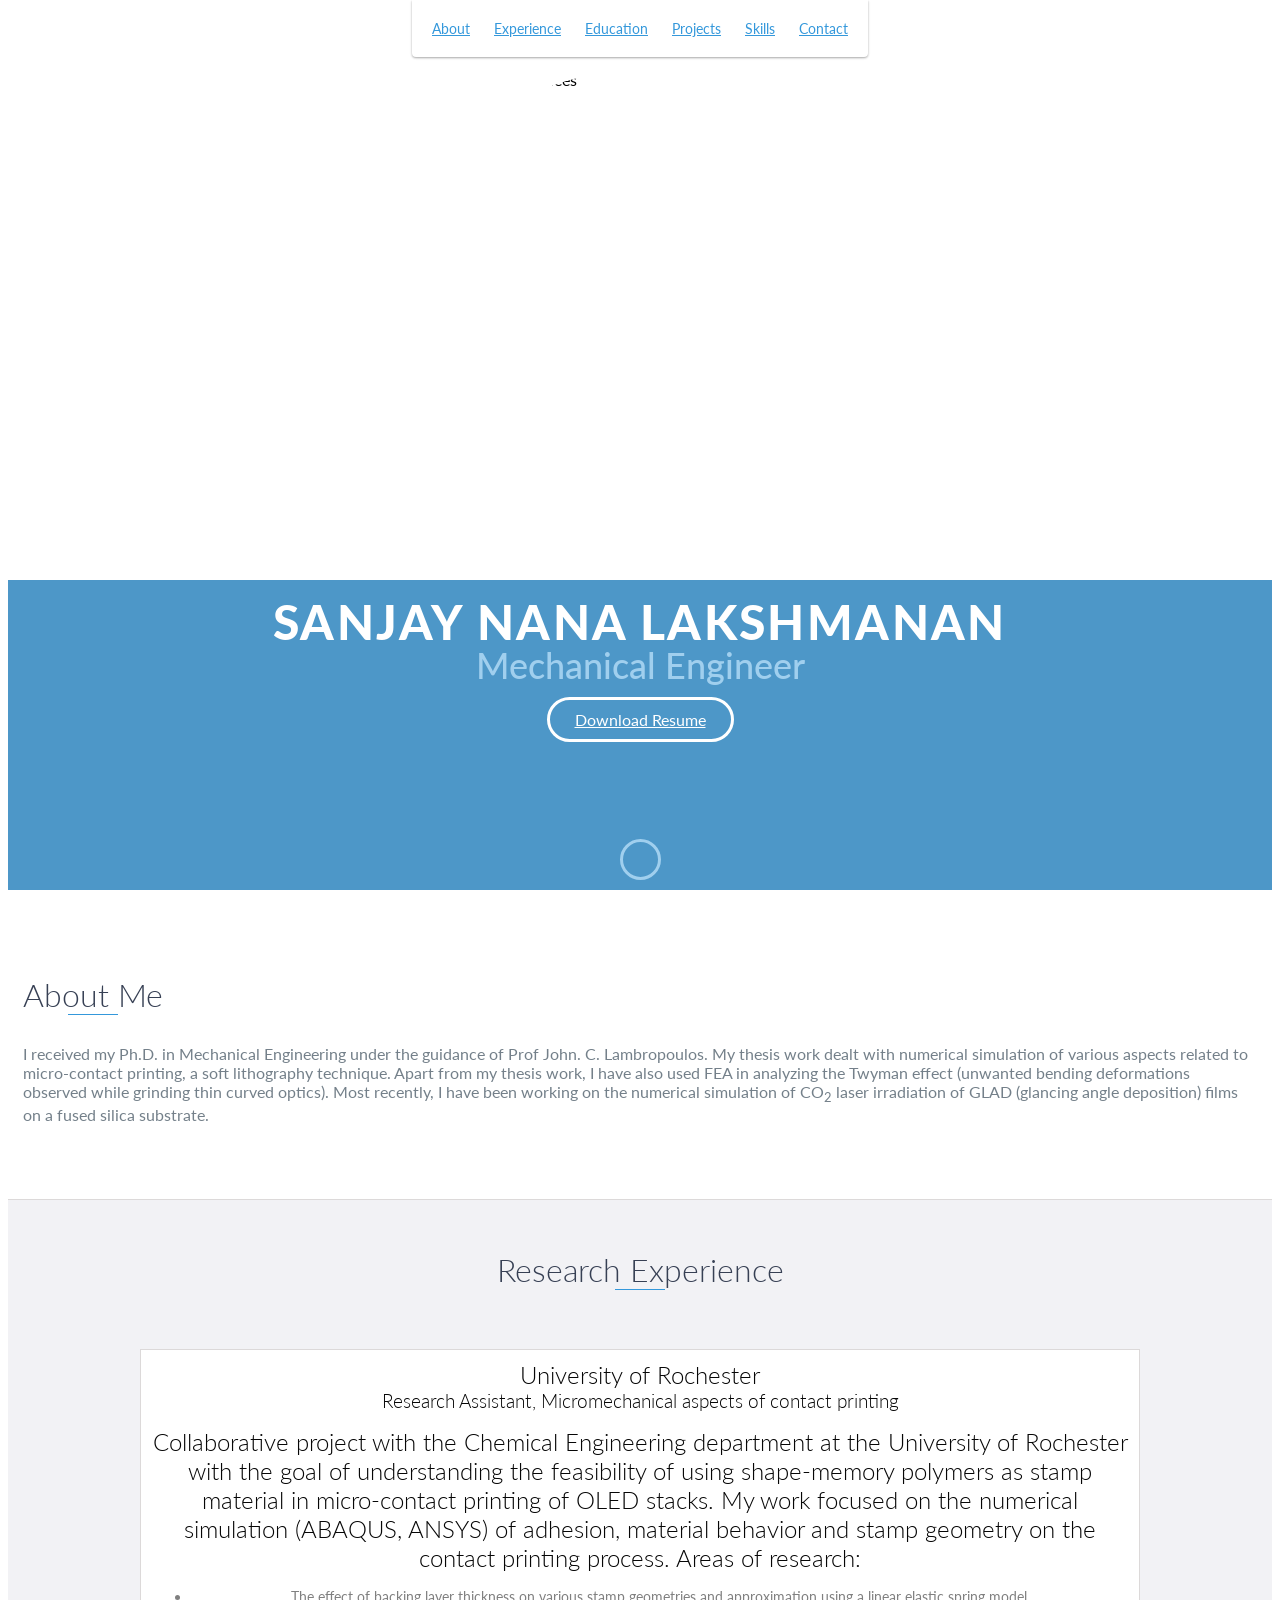
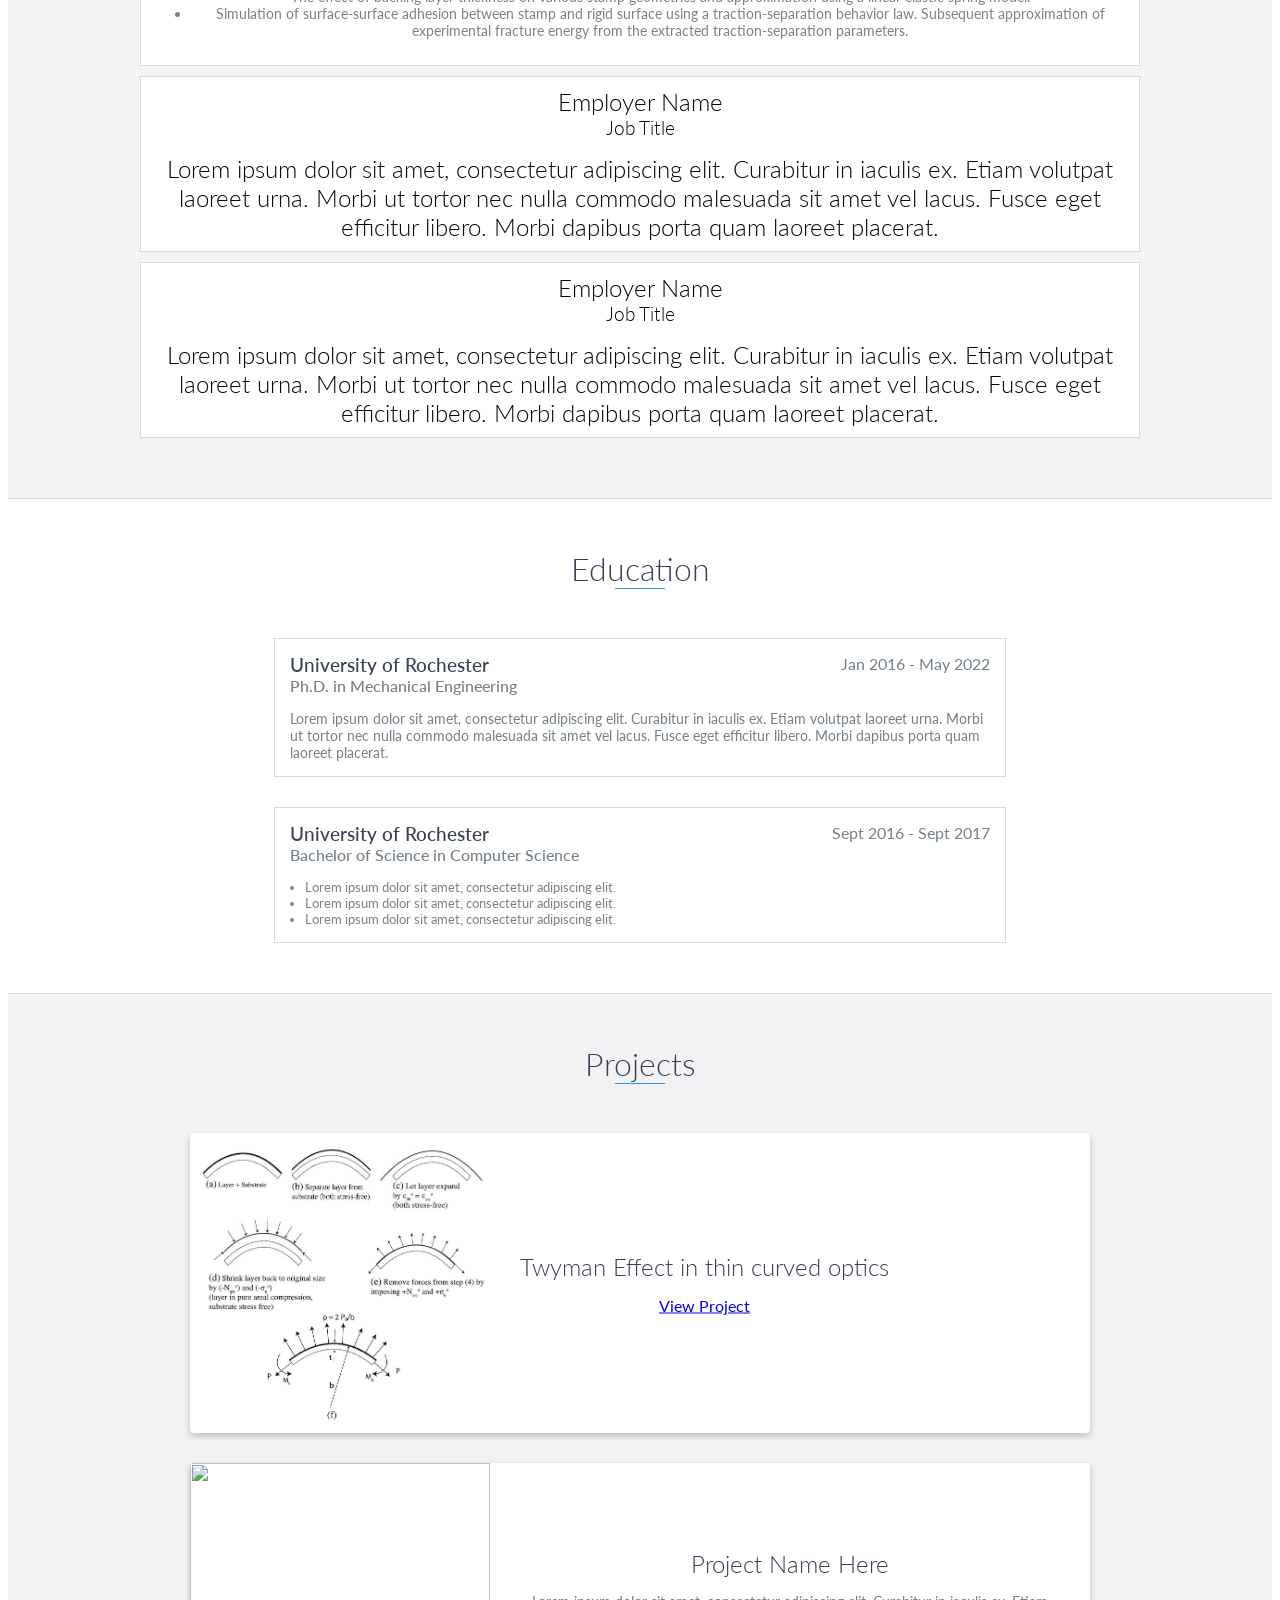
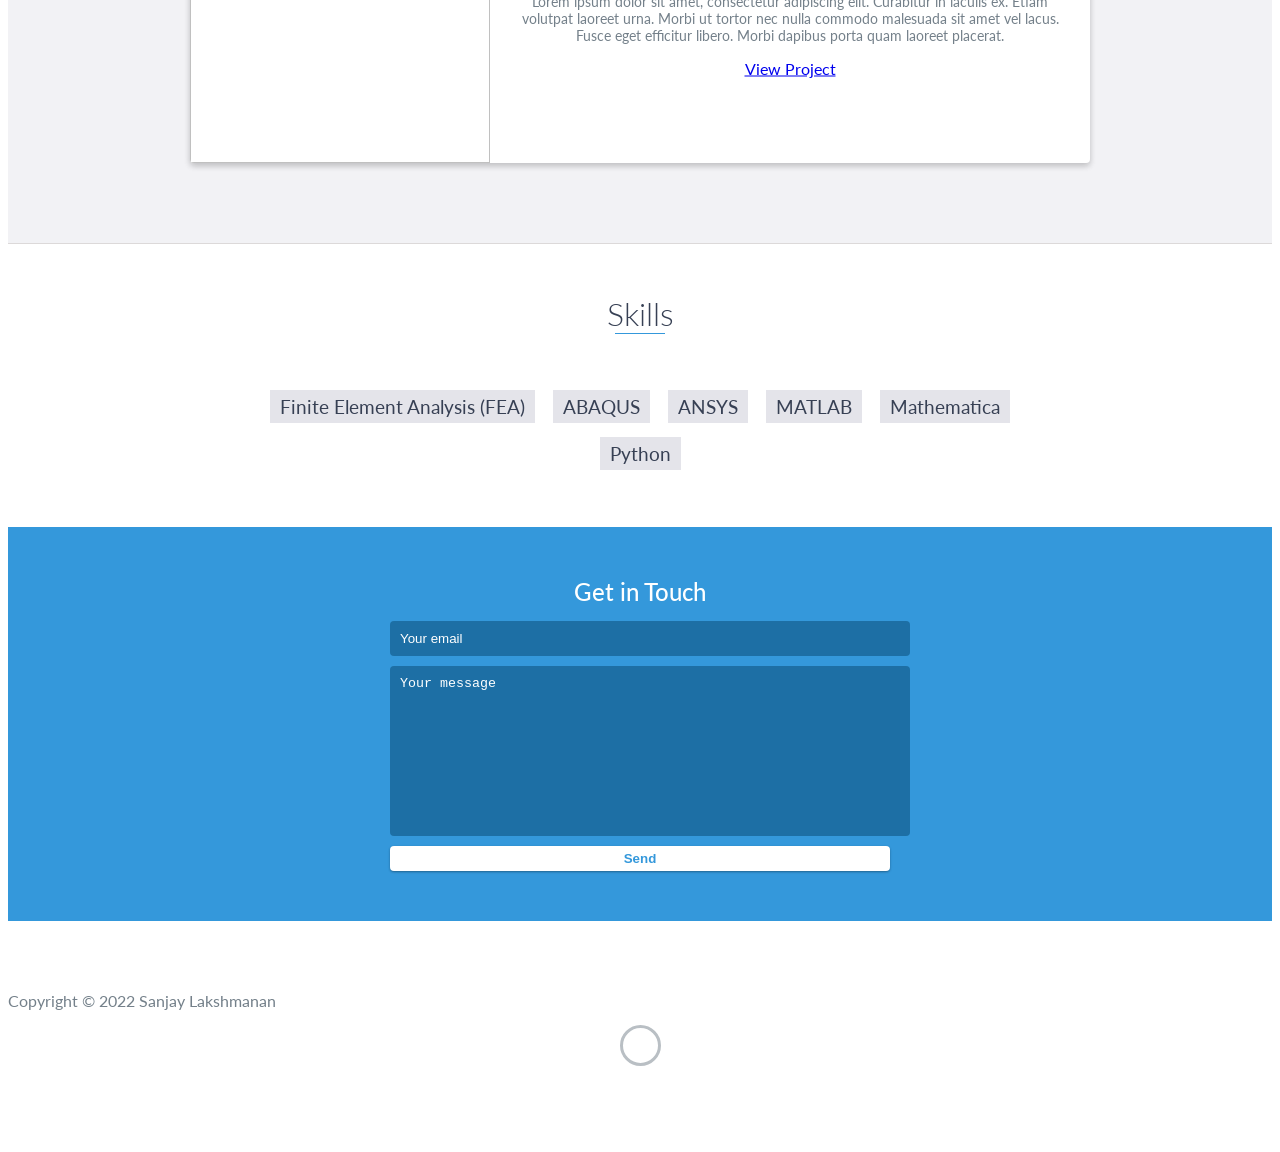
==== commit f25b56e7: "Latest" ====
--- a/index.html
+++ b/index.html
@@ -94,10 +94,19 @@
         <div id="experience-timeline">
             <div data-date="Jan 2016 – Feb 2022">
                 <h3>University of Rochester</h3>
-                <h4>Research Assistant</h4>
+                <h4>Research Assistant, Micromechanical aspects of contact printing</h4>
                 <p>
-                    Lorem ipsum dolor sit amet, consectetur adipiscing elit. Curabitur in iaculis ex. Etiam volutpat laoreet urna. Morbi ut tortor nec nulla commodo malesuada sit amet vel lacus. Fusce eget efficitur libero. Morbi dapibus porta quam laoreet placerat.
+                    Collaborative project with the Chemical Engineering department at the University of Rochester with the goal 
+                    of understanding the feasibility of using shape-memory polymers as stamp material in micro-contact printing of OLED stacks.
+                    My work focused on the numerical simulation (ABAQUS, ANSYS) of adhesion, material behavior and stamp geometry on the contact printing process.
+                    Areas of research:
                 </p>
+                <ul>
+                    <li>The effect of backing layer thickness on various stamp geometries and approximation using a linear elastic spring model.</li>
+                    <li>Simulation of surface-surface adhesion between stamp and rigid surface using a traction-separation behavior law. Subsequent approximation
+                        of experimental fracture energy from the extracted traction-separation parameters.</li>
+                </ul>
+                
             </div>
 
             <div data-date="September 2015 – September 2016">
--- a/css/styles.css
+++ b/css/styles.css
@@ -12,8 +12,9 @@
 */body{font-family:'Lato', sans-serif;font-size:16px}
 body.active{overflow:hidden;z-index:-1}
 .no-js #experience-timeline>div{background:#fff;padding:10px;margin-bottom:10px;border:1px solid #dcd9d9}
-.no-js #experience-timeline>div h3{font-size:1.5em;font-weight:300;color:#374054;display:inline-block;margin:0}
-.no-js #experience-timeline>div h4{font-size:1.2em;font-weight:300;color:#7e8890;margin:0 0 15px 0}
-.circular--landscape { display: block; width: 200px; height: 200px; overflow: hidden; border-radius: 50%; }
-.circular--landscape img {display: block; ; width: auto; height: 100%; margin-left: -50px; margin-right: auto; }
-.no-js #experience-timeline>div p{color:#74808a;font-size:0.9em;margin:0}.no-js #experience-timeline:before,.no-js #experience-timeline:after{content:none}@keyframes dropHeader{0%{transform:translateY(-100%)}100%{transform:translateY(0)}}header{position:absolute;top:0;left:0;right:0;text-align:center;z-index:10;animation-name:dropHeader;animation-iteration-count:1;animation-timing-function:ease;animation-duration:0.75s}header ul{display:inline-block;background:#fff;text-align:center;padding:10px;margin:0;border-bottom-right-radius:4px;border-bottom-left-radius:4px}header li{display:inline-block}header a{display:block;color:#3498db;padding:10px}header a:hover{color:#217dbb;text-decoration:none;background:#eee;border-radius:4px}header a:focus{color:#3498db;text-decoration:none}header.active{display:block}header.sticky{position:fixed;z-index:999}#menu.active{display:block}#mobile-menu-open{display:none;cursor:pointer;position:fixed;right:15px;top:10px;color:#3498db;font-size:1.5em;z-index:20;padding:0 7px;border-radius:4px;background:#fff}#mobile-menu-close{display:none;text-align:right;width:100%;background:#fff;font-size:1.5em;padding-right:15px;padding-top:10px;cursor:pointer;color:#3498db}#mobile-menu-close span{font-size:0.5em;text-transform:uppercase}#mobile-menu-close i{vertical-align:middle}footer{padding:50px 0}.copyright{padding-top:20px}.copyright p{margin:0;color:#74808a}.top{text-align:center}.top span{cursor:pointer;display:block;margin:15px auto 0 auto;width:35px;height:35px;border-radius:50%;border:3px solid #b9bfc4;text-align:center}.top i{color:#74808a}.social{text-align:right}.social ul{margin:5px 0 0 0;padding:0}.social li{display:inline-block;font-size:1.25em;list-style:none}.social a{display:block;color:#74808a;padding:10px}.social a:hover{color:#3498db}.btn-rounded-white{display:inline-block;color:#fff;padding:15px 25px;border:3px solid #fff;border-radius:30px;transition:.5s ease all}.btn-rounded-white:hover{color:#3498db;background:#fff;text-decoration:none}.shadow{box-shadow:0 1px 3px rgba(0,0,0,0.12),0 1px 2px rgba(0,0,0,0.24)}.shadow-large{box-shadow:0 3px 6px rgba(0,0,0,0.08),0 3px 6px rgba(0,0,0,0.15)}.heading{position:relative;display:inline-block;font-size:2em;font-weight:300;margin:0 0 30px 0}.heading:after{position:absolute;content:'';top:100%;height:1px;width:50px;left:0;right:0;margin:0 auto;background:#3498db}.background-alt{background:#f2f2f5}#lead{position:relative;height:80vh;min-height:80vh;max-height:1080px;background:url(../images/lead-bg.jpg);background-size:cover;padding:15px;overflow:hidden}#lead-content{position:absolute;z-index:10;top:50%;left:50%;transform:translate(-50%, -50%);text-align:center}#lead-content h1,#lead-content h2{margin:0}#lead-content h1{color:#fff;font-weight:900;font-size:5em;text-transform:uppercase;letter-spacing:0.05em;line-height:0.9em}#lead-content h2{color:#a0cfee;font-weight:500;font-size:2.25em;margin-bottom:15px}#lead-overlay{position:absolute;height:100%;width:100%;top: 0;right:0;bottom: 0;left:0;background:rgba(33,125,187,0.8);z-index:1}#lead-down{position:absolute;left:0;right:0;width:100%;text-align:center;z-index:10;bottom:15px;color:#fff}#lead-down span{cursor:pointer;display:block;margin:0 auto;width:35px;height:35px;border-radius:50%;border:3px solid #a0cfee;text-align:center}#lead-down i{animation:pulsate 1.5s ease;animation-iteration-count:infinite;padding-top:5px}@keyframes pulsate{0%{transform:scale(1, 1)}50%{transform:scale(1.2, 1.2)}100%{transform:scale(1, 1)}}#about{padding:75px 15px;border-bottom:1px solid #dcd9d9}#about h2{color:#374054}#about p{color:#74808a;margin:0}#experience{padding:50px 15px;text-align:center;border-bottom:1px solid #dcd9d9}#experience h2{color:#374054}#experience-timeline{margin:30px auto 0 auto;position:relative;max-width:1000px}#experience-timeline:before{position:absolute;content:'';top:0;bottom:0;left:303px;right:auto;height:100%;width:3px;background:#3498db;z-index:0}#experience-timeline:after{position:absolute;content:'';width:3px;height:40px;background:#3498db;background:linear-gradient(to bottom, #3498db, rgba(52,152,219,0));top:100%;left:303px}.center{display: block; margin-left: auto; margin-right: auto; width: 50%; border-radius: 50%; border: 2px #16527a ;} .vtimeline-content{margin-left:350px;background:#fff;border:1px solid #e6e6e6;padding:15px;border-radius:3px;text-align:left}.vtimeline-content h3{font-size:1.5em;font-weight:300;color:#374054;display:inline-block;margin:0}.vtimeline-content h4{font-size:1.2em;font-weight:300;color:#7e8890;margin:0 0 15px 0}.vtimeline-content p{color:#74808a;font-size:0.9em;margin:0}.vtimeline-point{position:relative;display:block;vertical-align:top;margin-bottom:30px}.vtimeline-icon{position:relative;color:#fff;width:50px;height:50px;background:#3498db;border-radius:50%;float:left;z-index:99;margin-left:280px}.vtimeline-icon i{display:block;font-size:2em;margin-top:10px}.vtimeline-date{width:260px;text-align:right;position:absolute;left:0;top:10px;font-weight:300;color:#374054}#education{padding:50px 15px 20px 15px;border-bottom:1px solid #dcd9d9;text-align:center}#education h2{color:#374054;margin-bottom:50px}.education-block{max-width:700px;margin:0 auto 30px auto;padding:15px;border:1px solid #dcd9d9;text-align:left}.education-block h3{font-weight:500;float:left;margin:0;color:#374054}.education-block span{color:#74808a;float:right}.education-block h4{color:#74808a;clear:both;font-weight:500;margin:0 0 15px 0}.education-block p,.education-block ul{margin:0;color:#74808a;font-size:0.9em}.education-block ul{padding:0 0 0 15px}#projects{padding:50px 15px;border-bottom:1px solid #dcd9d9;text-align:center}#projects h2{color:#374054;margin-bottom:50px}.project{position:relative;max-width:900px;margin:0 auto 30px auto;overflow:hidden;background:#fff;border-radius:4px}.project-image{width: 300px;height: 300px;} .project-image img {height: 100%;width: 100%;object-fit: contain;}.project-info{position:absolute;top:50%;transform:translateY(-50%);margin-left:300px;padding:30px}.project-info h3{font-size:1.5em;font-weight:300;color:#374054;margin:0 0 15px 0}.project-info p{color:#74808a;margin:0 0 15px 0;font-size:0.9em}.no-image .project-info{position:relative;margin:0;padding:30px 15px;transform:none}#more-projects{display:none}#skills{padding:50px 15px;text-align:center}#skills h2{color:#374054;margin-bottom:50px}#skills ul{display:block;margin:0 auto;padding:0;max-width:800px}#skills li{display:inline-block;margin:7px;padding:5px 10px;color:#374054;background:#e4e4ea;list-style:none;cursor:default;font-size:1.2em}#contact{padding:50px 15px;background:#3498db;text-align:center}#contact h2{margin:0 0 15px 0;color:#fff;font-weight:500}#contact-form{max-width:500px;margin:0 auto}#contact-form input,#contact-form textarea{display:block;width:100%;padding:10px;border-radius:4px;border:none;margin-bottom:10px;background:#1d6fa5;color:#fff;transition:.5s ease all}#contact-form input::-webkit-input-placeholder,#contact-form textarea::-webkit-input-placeholder{color:#fff}#contact-form input:-moz-placeholder,#contact-form textarea:-moz-placeholder{color:#fff;opacity:1}#contact-form input::-moz-placeholder,#contact-form textarea::-moz-placeholder{color:#fff;opacity:1}#contact-form input:-ms-input-placeholder,#contact-form textarea:-ms-input-placeholder{color:#fff}#contact-form input:focus,#contact-form textarea:focus{outline:none;background:#16527a}#contact-form textarea{height:150px;resize:none}#contact-form button{display:block;width:100%;background:#fff;border-radius:4px;padding:5px 10px;border:none;color:#3498db;font-weight:700;box-shadow:0 1px 3px rgba(0,0,0,0.12),0 1px 2px rgba(0,0,0,0.24);transition:.5s ease all}#contact-form button:hover{box-shadow:0 10px 20px rgba(0,0,0,0.19),0 6px 6px rgba(0,0,0,0.23)}.optional-section{padding:50px 15px;text-align:center;border-top:1px solid #dcd9d9}.optional-section h2{color:#374054}.optional-section-block{max-width:700px;margin:0 auto 30px auto;padding:15px;border:1px solid #dcd9d9;background:#fff;text-align:left}.optional-section-block h3{font-weight:500;margin:0 0 15px 0;color:#374054}.optional-section-block h4{color:#74808a;clear:both;font-weight:500;margin:0 0 15px 0}.optional-section-block p,.optional-section-block ul{margin:0 0 15px 0;color:#74808a;font-size:0.9em}.optional-section-block ul{padding:0 0 0 15px}@media only screen and (max-width: 750px){#experience-timeline:before,#experience-timeline:after{left:23px}.vtimeline-date{width:auto;text-align:left;position:relative;margin-bottom:15px;display:block;margin-left:70px}.vtimeline-icon{margin-left:0}.vtimeline-content{margin-left:70px}}@media only screen and (max-width: 992px){#lead{height:auto;min-height:auto;max-height:auto;padding:100px 15px}#lead-content{position:relative;transform:none;left:auto;top:auto}#lead-content h1{font-size:3em}#lead-content h2{font-size:1.75em}#about{text-align:center}#about p{text-align:left}}@media only screen and (max-width: 768px){header{position:fixed;display:none;z-index:999;animation:none;bottom:0;height:100%}#mobile-menu-open,#mobile-menu-close{display:block}#menu{height:100%;overflow-y:auto;box-shadow:none;border-radius:0;width:100%}#menu li{display:block;margin-bottom:10px}#lead-content h1{font-size:2em}#lead-content h2{font-size:1.3em}#lead-content a{padding:10px 20px}#lead-down{display:none}.education-block h3,.education-block span{float:none}.project-image{display:none}.project-info{position:relative;margin:0;padding:30px 15px;top:auto;transform:none}footer{text-align:center}.social{text-align:center}}@media only screen and (max-width: 480px){#lead-content h1{font-size:1.5em}#lead-content h2{font-size:1em}#lead-content a{font-size:0.9em;padding:5px 10px}}
+.no-js #experience-timeline>div h3{font-size:1.5em;font-weight:300;color:rgb(6, 6, 6);display:inline-block;margin:0}
+.no-js #experience-timeline>div h4{font-size:1.2em;font-weight:300;color:rgb(6, 6, 6);margin:0 0 15px 0}
+.circular--landscape { display: block; width: 500px; height: 500px; overflow: hidden; border-radius: 50%; margin-right: auto;margin-left: auto; margin-top: 70px;}
+.circular--landscape img {display: block; ; width: auto; height: 100%; margin-left: -100px; margin-right: auto; }
+.no-js #experience-timeline>div p, ul li{color:gray;font-size:0.9em;margin:0}.no-js #experience-timeline:before,.no-js #experience-timeline:after{content:none}@keyframes dropHeader{0%{transform:translateY(-100%)}100%{transform:translateY(0)}}header{position:absolute;top:0;left:0;right:0;text-align:center;z-index:10;animation-name:dropHeader;animation-iteration-count:1;animation-timing-function:ease;animation-duration:0.75s}header ul{display:inline-block;background:#fff;text-align:center;padding:10px;margin:0;border-bottom-right-radius:4px;border-bottom-left-radius:4px}header li{display:inline-block}header a{display:block;color:#3498db;padding:10px}header a:hover{color:#217dbb;text-decoration:none;background:#eee;border-radius:4px}header a:focus{color:#3498db;text-decoration:none}header.active{display:block}header.sticky{position:fixed;z-index:999}#menu.active{display:block}#mobile-menu-open{display:none;cursor:pointer;position:fixed;right:15px;top:10px;color:#3498db;font-size:1.5em;z-index:20;padding:0 7px;border-radius:4px;background:#fff}#mobile-menu-close{display:none;text-align:right;width:100%;background:#fff;font-size:1.5em;padding-right:15px;padding-top:10px;cursor:pointer;color:#3498db}#mobile-menu-close span{font-size:0.5em;text-transform:uppercase}#mobile-menu-close i{vertical-align:middle}footer{padding:50px 0}.copyright{padding-top:20px}.copyright p{margin:0;color:#74808a}.top{text-align:center}.top span{cursor:pointer;display:block;margin:15px auto 0 auto;width:35px;height:35px;border-radius:50%;border:3px solid #b9bfc4;text-align:center}.top i{color:#74808a}.social{text-align:right}.social ul{margin:5px 0 0 0;padding:0}.social li{display:inline-block;font-size:1.25em;list-style:none}.social a{display:block;color:#74808a;padding:10px}.social a:hover{color:#3498db}.btn-rounded-white{display:inline-block;color:#fff;padding:10px 25px;border:3px solid #fff;border-radius:30px;transition:.5s ease all}.btn-rounded-white:hover{color:#3498db;background:#fff;text-decoration:none}.shadow{box-shadow:0 1px 3px rgba(0,0,0,0.12),0 1px 2px rgba(0,0,0,0.24)}.shadow-large{box-shadow:0 3px 6px rgba(0,0,0,0.08),0 3px 6px rgba(0,0,0,0.15)}.heading{position:relative;display:inline-block;font-size:2em;font-weight:300;margin:0 0 30px 0}.heading:after{position:absolute;content:'';top:100%;height:1px;width:50px;left:0;right:0;margin:0 auto;background:#3498db}.background-alt{background:#f2f2f5}#lead{position:relative;height:30vh;min-height:30vh;max-height:1080px;padding:20px;overflow:hidden;margin: 10px 0px;}#lead-content{position: relative;z-index:10;text-align:center}#lead-content h1{margin: 0 auto} #lead-content h2{margin:0}#lead-content h1{color:#fff;font-weight:900;font-size:3em;text-transform:uppercase;letter-spacing:0.05em;line-height:0.9em}#lead-content h2{color:#a0cfee;font-weight:500;font-size:2.25em;margin-bottom:10px}#lead-overlay{position:absolute;height:100%;width:100%;top: 0;right:0;bottom: 0;left:0;background:rgba(33,125,187,0.8);z-index:1}#lead-down{position:absolute;left:0;right:0;width:100%;text-align:center;z-index:10;bottom:15px;color:#fff}#lead-down span{cursor:pointer;display:block;margin:-5px auto;width:35px;height:35px;border-radius:50%;border:3px solid #a0cfee;text-align:center}#lead-down i{animation:pulsate 1.5s ease;animation-iteration-count:infinite;padding-top:5px}@keyframes pulsate{0%{transform:scale(1, 1)}50%{transform:scale(1.2, 1.2)}100%{transform:scale(1, 1)}}#about{padding:75px 15px;border-bottom:1px solid #dcd9d9}#about h2{color:#374054}#about p{color:#74808a;margin:0}#experience{padding:50px 15px;text-align:center;border-bottom:1px solid #dcd9d9}#experience h2{color:#374054}#experience-timeline{margin:30px auto 0 auto;position:relative;max-width:1000px}#experience-timeline:before{position:absolute;content:'';top:0;bottom:0;left:303px;right:auto;height:100%;width:3px;background:#3498db;z-index:0}#experience-timeline:after{position:absolute;content:'';width:3px;height:40px;background:#3498db;background:linear-gradient(to bottom, #3498db, rgba(52,152,219,0));top:100%;left:303px}.center{display: block; margin-left: auto; margin-right: auto; width: 50%; border-radius: 50%; border: 2px #16527a ;} .vtimeline-content{margin-left:350px;background:#fff;border:1px solid #e6e6e6;padding:15px;border-radius:3px;text-align:left}.vtimeline-content h3{font-size:1.5em;font-weight:300;color:black;display:inline-block;margin:0}.vtimeline-content h4{font-size:1.2em;font-weight:300;color:black;margin:0 0 15px 0}.vtimeline-content p{color:black;font-size:0.9em;margin:0}.vtimeline-point{position:relative;display:block;vertical-align:top;margin-bottom:30px}.vtimeline-icon{position:relative;color:#fff;width:50px;height:50px;background:#3498db;border-radius:50%;float:left;z-index:99;margin-left:280px}.vtimeline-icon i{display:block;font-size:2em;margin-top:10px}.vtimeline-date{width:260px;text-align:right;position:absolute;left:0;top:10px;font-weight:300;color:#374054}#education{padding:50px 15px 20px 15px;border-bottom:1px solid #dcd9d9;text-align:center}#education h2{color:#374054;margin-bottom:50px}.education-block{max-width:700px;margin:0 auto 30px auto;padding:15px;border:1px solid #dcd9d9;text-align:left}.education-block h3{font-weight:500;float:left;margin:0;color:#374054}.education-block span{color:#74808a;float:right}.education-block h4{color:#74808a;clear:both;font-weight:500;margin:0 0 15px 0}.education-block p,.education-block ul{margin:0;color:#74808a;font-size:0.9em}.education-block ul{padding:0 0 0 15px}#projects{padding:50px 15px;border-bottom:1px solid #dcd9d9;text-align:center}#projects h2{color:#374054;margin-bottom:50px}.project{position:relative;max-width:900px;margin:0 auto 30px auto;overflow:hidden;background:#fff;border-radius:4px}.project-image{width: 300px;height: 300px;} .project-image img {height: 100%;width: 100%;object-fit: contain;}.project-info{position:absolute;top:50%;transform:translateY(-50%);margin-left:300px;padding:30px}.project-info h3{font-size:1.5em;font-weight:300;color:#374054;margin:0 0 15px 0}.project-info p{color:#74808a;margin:0 0 15px 0;font-size:0.9em}.no-image .project-info{position:relative;margin:0;padding:30px 15px;transform:none}#more-projects{display:none}#skills{padding:50px 15px;text-align:center}#skills h2{color:#374054;margin-bottom:50px}#skills ul{display:block;margin:0 auto;padding:0;max-width:800px}#skills li{display:inline-block;margin:7px;padding:5px 10px;color:#374054;background:#e4e4ea;list-style:none;cursor:default;font-size:1.2em}#contact{padding:50px 15px;background:#3498db;text-align:center}#contact h2{margin:0 0 15px 0;color:#fff;font-weight:500}#contact-form{max-width:500px;margin:0 auto}#contact-form input,#contact-form textarea{display:block;width:100%;padding:10px;border-radius:4px;border:none;margin-bottom:10px;background:#1d6fa5;color:#fff;transition:.5s ease all}#contact-form input::-webkit-input-placeholder,#contact-form textarea::-webkit-input-placeholder{color:#fff}#contact-form input:-moz-placeholder,#contact-form textarea:-moz-placeholder{color:#fff;opacity:1}#contact-form input::-moz-placeholder,#contact-form textarea::-moz-placeholder{color:#fff;opacity:1}#contact-form input:-ms-input-placeholder,#contact-form textarea:-ms-input-placeholder{color:#fff}#contact-form input:focus,#contact-form textarea:focus{outline:none;background:#16527a}#contact-form textarea{height:150px;resize:none}#contact-form button{display:block;width:100%;background:#fff;border-radius:4px;padding:5px 10px;border:none;color:#3498db;font-weight:700;box-shadow:0 1px 3px rgba(0,0,0,0.12),0 1px 2px rgba(0,0,0,0.24);transition:.5s ease all}#contact-form button:hover{box-shadow:0 10px 20px rgba(0,0,0,0.19),0 6px 6px rgba(0,0,0,0.23)}.optional-section{padding:50px 15px;text-align:center;border-top:1px solid #dcd9d9}.optional-section h2{color:#374054}.optional-section-block{max-width:700px;margin:0 auto 30px auto;padding:15px;border:1px solid #dcd9d9;background:#fff;text-align:left}.optional-section-block h3{font-weight:500;margin:0 0 15px 0;color:#374054}.optional-section-block h4{color:#74808a;clear:both;font-weight:500;margin:0 0 15px 0}.optional-section-block p,.optional-section-block ul{margin:0 0 15px 0;color:#74808a;font-size:0.9em}.optional-section-block ul{padding:0 0 0 15px}@media only screen and (max-width: 750px){#experience-timeline:before,#experience-timeline:after{left:23px}.vtimeline-date{width:auto;text-align:left;position:relative;margin-bottom:15px;display:block;margin-left:70px}.vtimeline-icon{margin-left:0}.vtimeline-content{margin-left:70px}}@media only screen and (max-width: 992px){#lead{height:auto;min-height:auto;max-height:auto;padding:100px 15px}#lead-content{position:relative;transform:none;left:auto;top:auto}#lead-content h1{font-size:3em}#lead-content h2{font-size:1.75em}#about{text-align:center}#about p{text-align:left}}@media only screen and (max-width: 768px){header{position:fixed;display:none;z-index:999;animation:none;bottom:0;height:100%}#mobile-menu-open,#mobile-menu-close{display:block}#menu{height:100%;overflow-y:auto;box-shadow:none;border-radius:0;width:100%}#menu li{display:block;margin-bottom:10px}#lead-content h1{font-size:2em}#lead-content h2{font-size:1.3em}#lead-content a{padding:10px 20px}#lead-down{display:none}.education-block h3,.education-block span{float:none}.project-image{display:none}.project-info{position:relative;margin:0;padding:30px 15px;top:auto;transform:none}footer{text-align:center}.social{text-align:center}}@media only screen and (max-width: 480px){#lead-content h1{font-size:1.5em}#lead-content h2{font-size:1em}#lead-content a{font-size:0.9em;padding:5px 10px}}
+.no-js #experience-timeline>div p{font-size:1.5em;font-weight:300;color:rgb(6, 6, 6);display:inline-block;margin:0}
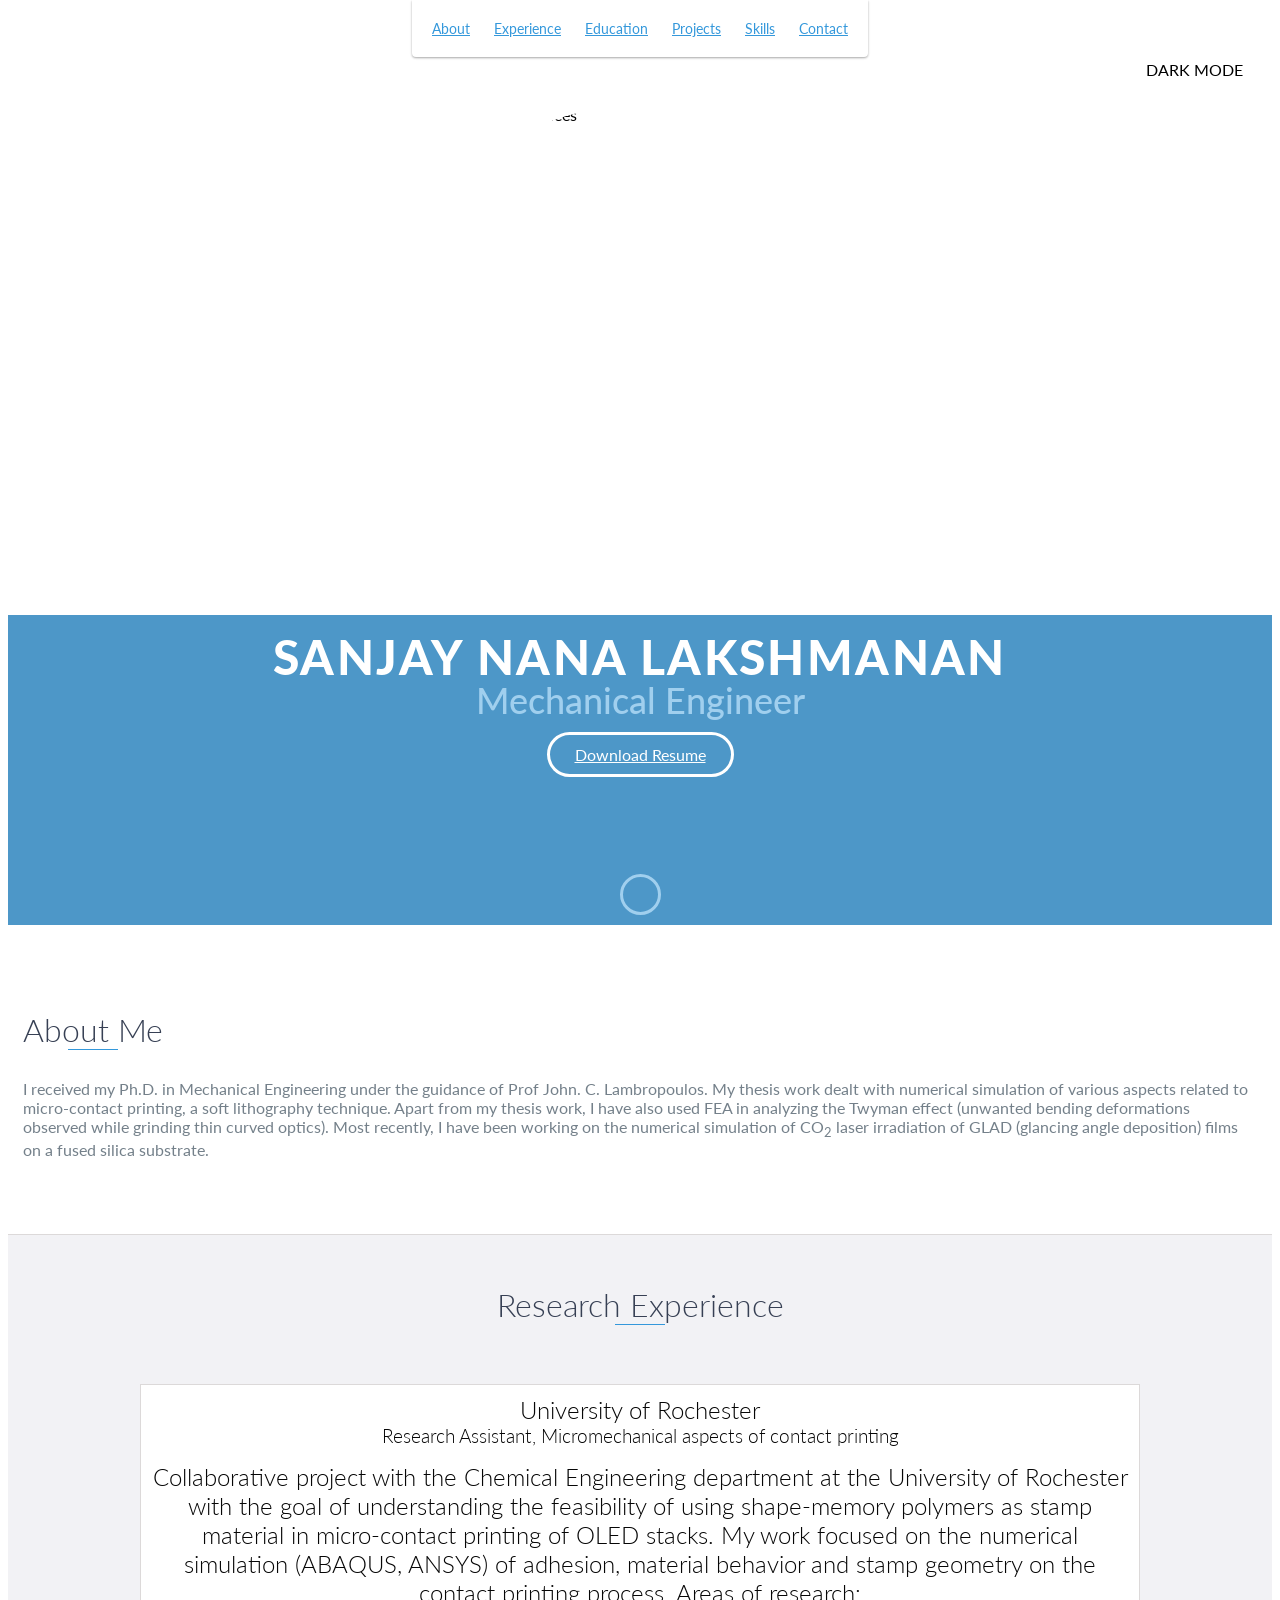
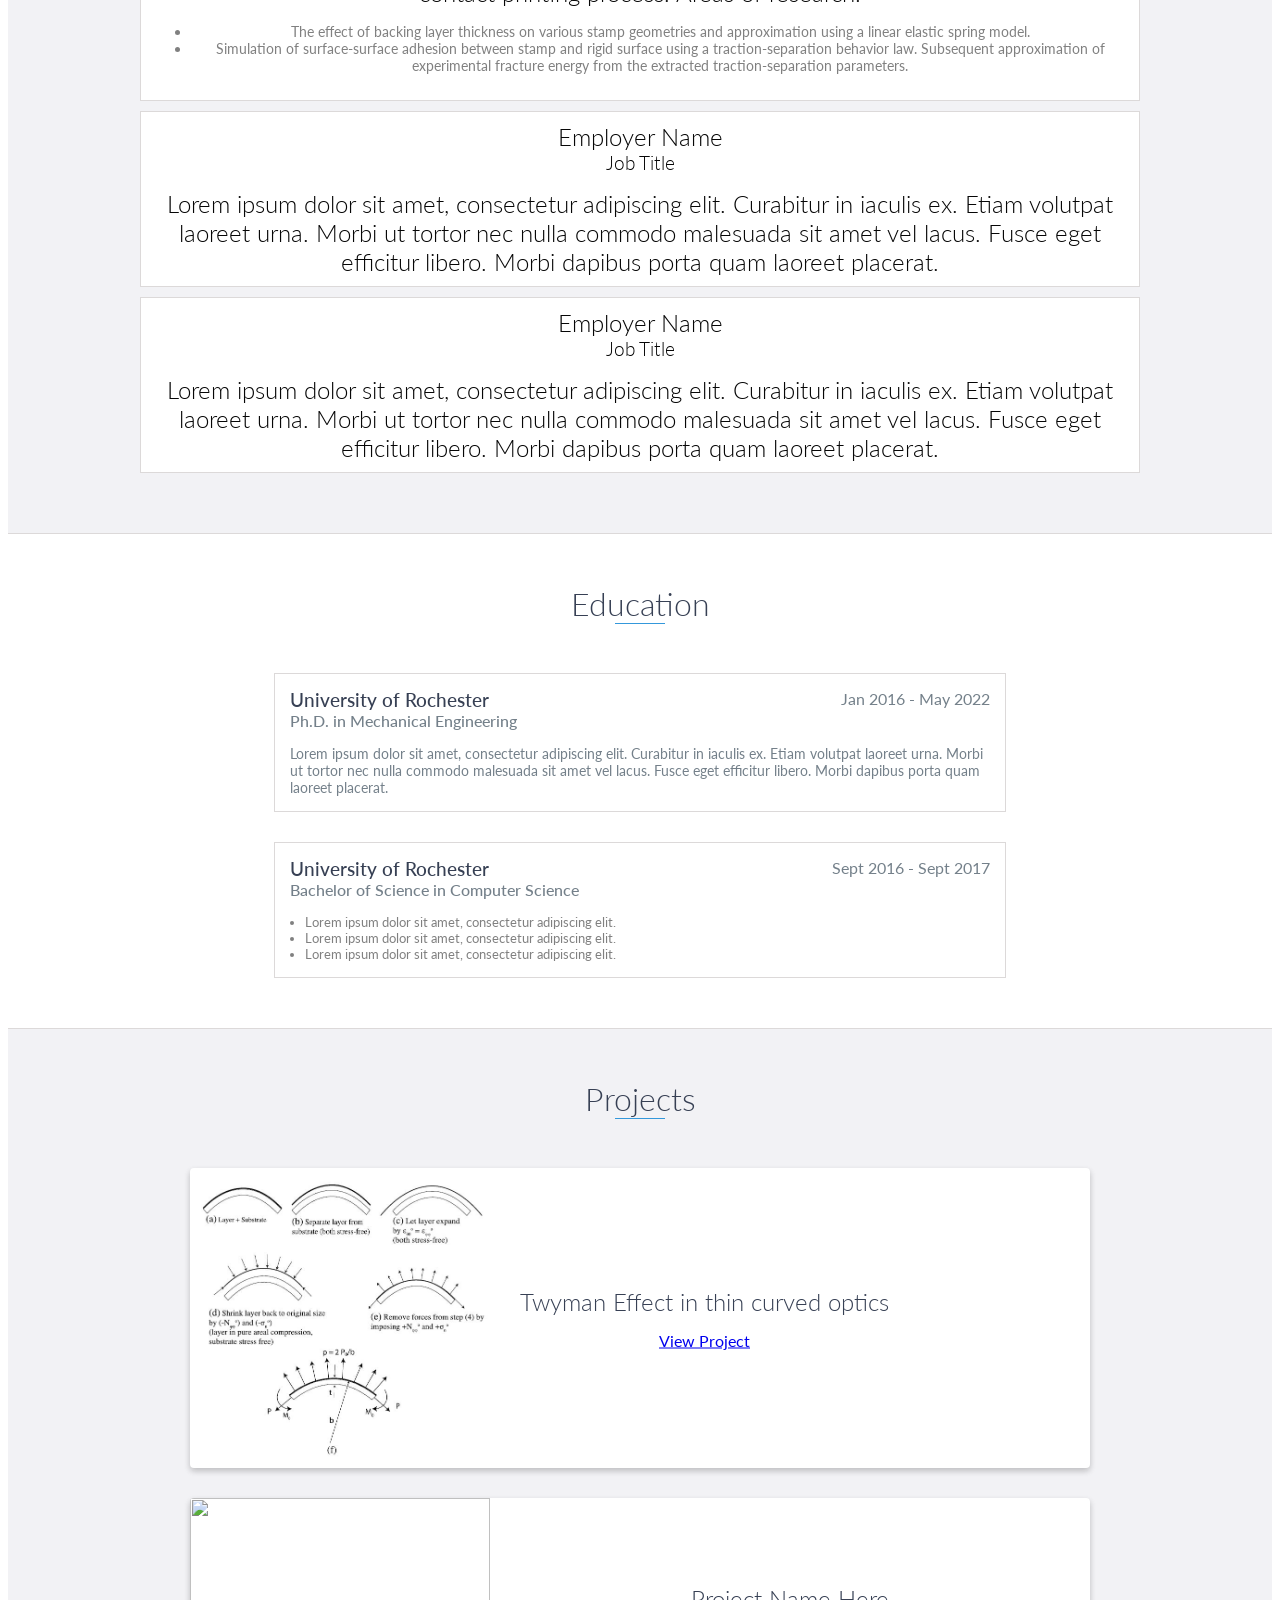
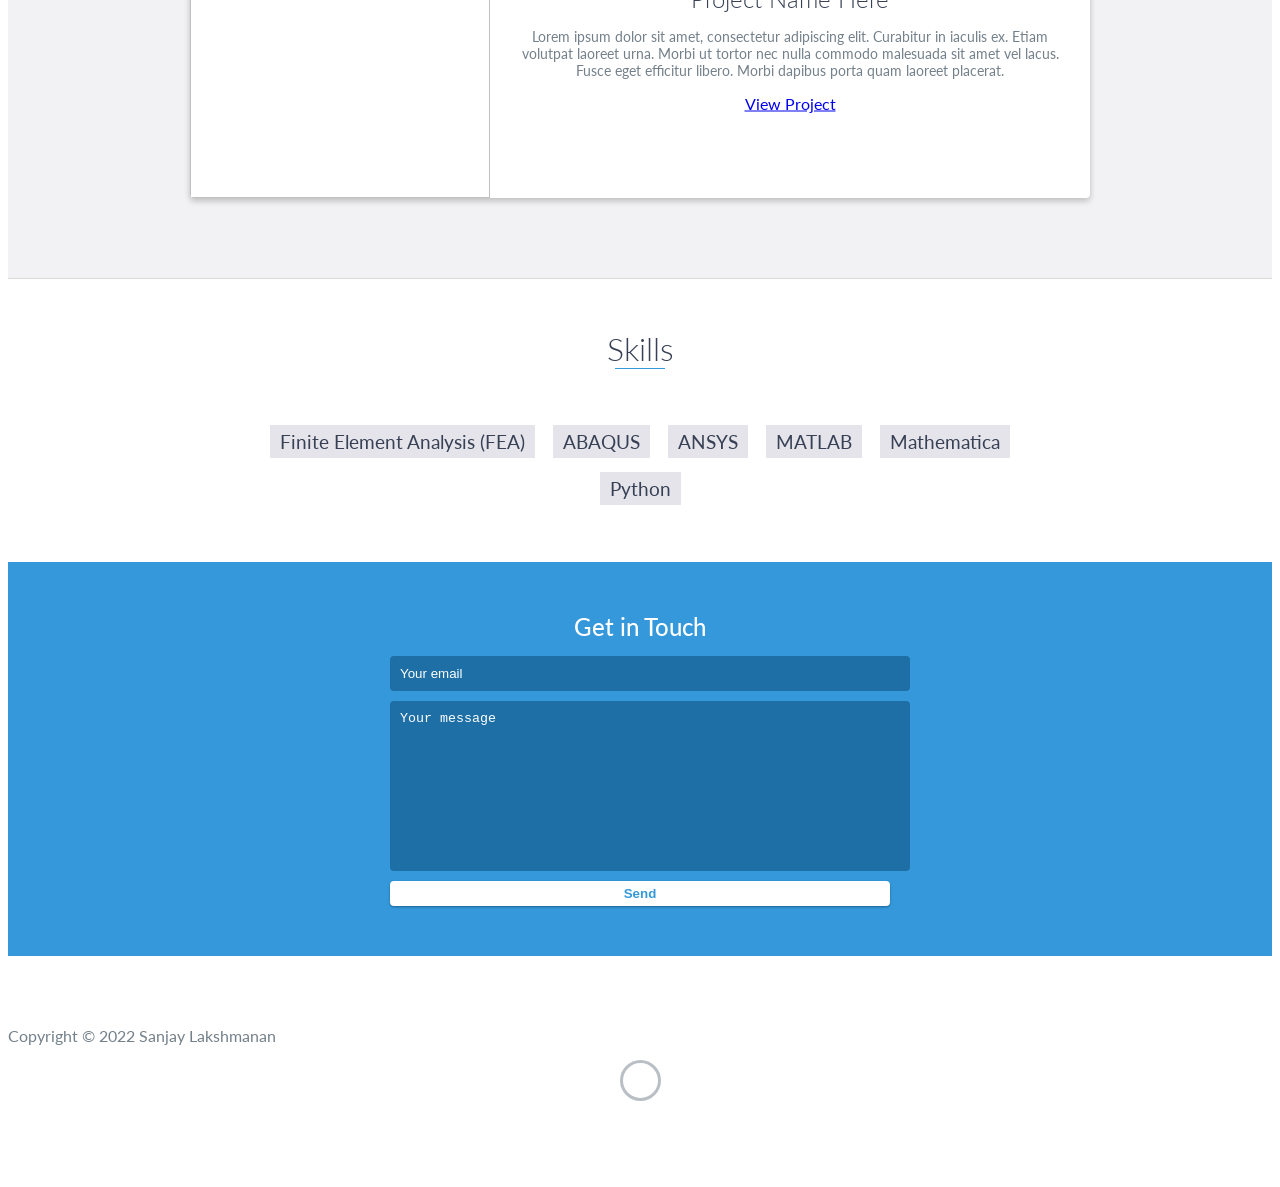
==== commit 9bfe5514: "Added playfair font folder" ====
--- a/index.html
+++ b/index.html
@@ -45,6 +45,7 @@
         </ul>
     </header>
     <!-- End header -->
+    <div id="dark_mode">DARK MODE</div>
     <div class="circular--landscape"> 
         <img src="images/Graduation pic.jpg" alt="Sanjay's picture in front of Rush Rhees">
     </div>
--- a/css/styles.css
+++ b/css/styles.css
@@ -14,7 +14,8 @@
 .no-js #experience-timeline>div{background:#fff;padding:10px;margin-bottom:10px;border:1px solid #dcd9d9}
 .no-js #experience-timeline>div h3{font-size:1.5em;font-weight:300;color:rgb(6, 6, 6);display:inline-block;margin:0}
 .no-js #experience-timeline>div h4{font-size:1.2em;font-weight:300;color:rgb(6, 6, 6);margin:0 0 15px 0}
-.circular--landscape { display: block; width: 500px; height: 500px; overflow: hidden; border-radius: 50%; margin-right: auto;margin-left: auto; margin-top: 70px;}
+.circular--landscape { display: block; width: 500px; height: 500px; overflow: hidden; border-radius: 50%; margin-right: auto;margin-left: auto; margin-top: 0px;}
 .circular--landscape img {display: block; ; width: auto; height: 100%; margin-left: -100px; margin-right: auto; }
 .no-js #experience-timeline>div p, ul li{color:gray;font-size:0.9em;margin:0}.no-js #experience-timeline:before,.no-js #experience-timeline:after{content:none}@keyframes dropHeader{0%{transform:translateY(-100%)}100%{transform:translateY(0)}}header{position:absolute;top:0;left:0;right:0;text-align:center;z-index:10;animation-name:dropHeader;animation-iteration-count:1;animation-timing-function:ease;animation-duration:0.75s}header ul{display:inline-block;background:#fff;text-align:center;padding:10px;margin:0;border-bottom-right-radius:4px;border-bottom-left-radius:4px}header li{display:inline-block}header a{display:block;color:#3498db;padding:10px}header a:hover{color:#217dbb;text-decoration:none;background:#eee;border-radius:4px}header a:focus{color:#3498db;text-decoration:none}header.active{display:block}header.sticky{position:fixed;z-index:999}#menu.active{display:block}#mobile-menu-open{display:none;cursor:pointer;position:fixed;right:15px;top:10px;color:#3498db;font-size:1.5em;z-index:20;padding:0 7px;border-radius:4px;background:#fff}#mobile-menu-close{display:none;text-align:right;width:100%;background:#fff;font-size:1.5em;padding-right:15px;padding-top:10px;cursor:pointer;color:#3498db}#mobile-menu-close span{font-size:0.5em;text-transform:uppercase}#mobile-menu-close i{vertical-align:middle}footer{padding:50px 0}.copyright{padding-top:20px}.copyright p{margin:0;color:#74808a}.top{text-align:center}.top span{cursor:pointer;display:block;margin:15px auto 0 auto;width:35px;height:35px;border-radius:50%;border:3px solid #b9bfc4;text-align:center}.top i{color:#74808a}.social{text-align:right}.social ul{margin:5px 0 0 0;padding:0}.social li{display:inline-block;font-size:1.25em;list-style:none}.social a{display:block;color:#74808a;padding:10px}.social a:hover{color:#3498db}.btn-rounded-white{display:inline-block;color:#fff;padding:10px 25px;border:3px solid #fff;border-radius:30px;transition:.5s ease all}.btn-rounded-white:hover{color:#3498db;background:#fff;text-decoration:none}.shadow{box-shadow:0 1px 3px rgba(0,0,0,0.12),0 1px 2px rgba(0,0,0,0.24)}.shadow-large{box-shadow:0 3px 6px rgba(0,0,0,0.08),0 3px 6px rgba(0,0,0,0.15)}.heading{position:relative;display:inline-block;font-size:2em;font-weight:300;margin:0 0 30px 0}.heading:after{position:absolute;content:'';top:100%;height:1px;width:50px;left:0;right:0;margin:0 auto;background:#3498db}.background-alt{background:#f2f2f5}#lead{position:relative;height:30vh;min-height:30vh;max-height:1080px;padding:20px;overflow:hidden;margin: 10px 0px;}#lead-content{position: relative;z-index:10;text-align:center}#lead-content h1{margin: 0 auto} #lead-content h2{margin:0}#lead-content h1{color:#fff;font-weight:900;font-size:3em;text-transform:uppercase;letter-spacing:0.05em;line-height:0.9em}#lead-content h2{color:#a0cfee;font-weight:500;font-size:2.25em;margin-bottom:10px}#lead-overlay{position:absolute;height:100%;width:100%;top: 0;right:0;bottom: 0;left:0;background:rgba(33,125,187,0.8);z-index:1}#lead-down{position:absolute;left:0;right:0;width:100%;text-align:center;z-index:10;bottom:15px;color:#fff}#lead-down span{cursor:pointer;display:block;margin:-5px auto;width:35px;height:35px;border-radius:50%;border:3px solid #a0cfee;text-align:center}#lead-down i{animation:pulsate 1.5s ease;animation-iteration-count:infinite;padding-top:5px}@keyframes pulsate{0%{transform:scale(1, 1)}50%{transform:scale(1.2, 1.2)}100%{transform:scale(1, 1)}}#about{padding:75px 15px;border-bottom:1px solid #dcd9d9}#about h2{color:#374054}#about p{color:#74808a;margin:0}#experience{padding:50px 15px;text-align:center;border-bottom:1px solid #dcd9d9}#experience h2{color:#374054}#experience-timeline{margin:30px auto 0 auto;position:relative;max-width:1000px}#experience-timeline:before{position:absolute;content:'';top:0;bottom:0;left:303px;right:auto;height:100%;width:3px;background:#3498db;z-index:0}#experience-timeline:after{position:absolute;content:'';width:3px;height:40px;background:#3498db;background:linear-gradient(to bottom, #3498db, rgba(52,152,219,0));top:100%;left:303px}.center{display: block; margin-left: auto; margin-right: auto; width: 50%; border-radius: 50%; border: 2px #16527a ;} .vtimeline-content{margin-left:350px;background:#fff;border:1px solid #e6e6e6;padding:15px;border-radius:3px;text-align:left}.vtimeline-content h3{font-size:1.5em;font-weight:300;color:black;display:inline-block;margin:0}.vtimeline-content h4{font-size:1.2em;font-weight:300;color:black;margin:0 0 15px 0}.vtimeline-content p{color:black;font-size:0.9em;margin:0}.vtimeline-point{position:relative;display:block;vertical-align:top;margin-bottom:30px}.vtimeline-icon{position:relative;color:#fff;width:50px;height:50px;background:#3498db;border-radius:50%;float:left;z-index:99;margin-left:280px}.vtimeline-icon i{display:block;font-size:2em;margin-top:10px}.vtimeline-date{width:260px;text-align:right;position:absolute;left:0;top:10px;font-weight:300;color:#374054}#education{padding:50px 15px 20px 15px;border-bottom:1px solid #dcd9d9;text-align:center}#education h2{color:#374054;margin-bottom:50px}.education-block{max-width:700px;margin:0 auto 30px auto;padding:15px;border:1px solid #dcd9d9;text-align:left}.education-block h3{font-weight:500;float:left;margin:0;color:#374054}.education-block span{color:#74808a;float:right}.education-block h4{color:#74808a;clear:both;font-weight:500;margin:0 0 15px 0}.education-block p,.education-block ul{margin:0;color:#74808a;font-size:0.9em}.education-block ul{padding:0 0 0 15px}#projects{padding:50px 15px;border-bottom:1px solid #dcd9d9;text-align:center}#projects h2{color:#374054;margin-bottom:50px}.project{position:relative;max-width:900px;margin:0 auto 30px auto;overflow:hidden;background:#fff;border-radius:4px}.project-image{width: 300px;height: 300px;} .project-image img {height: 100%;width: 100%;object-fit: contain;}.project-info{position:absolute;top:50%;transform:translateY(-50%);margin-left:300px;padding:30px}.project-info h3{font-size:1.5em;font-weight:300;color:#374054;margin:0 0 15px 0}.project-info p{color:#74808a;margin:0 0 15px 0;font-size:0.9em}.no-image .project-info{position:relative;margin:0;padding:30px 15px;transform:none}#more-projects{display:none}#skills{padding:50px 15px;text-align:center}#skills h2{color:#374054;margin-bottom:50px}#skills ul{display:block;margin:0 auto;padding:0;max-width:800px}#skills li{display:inline-block;margin:7px;padding:5px 10px;color:#374054;background:#e4e4ea;list-style:none;cursor:default;font-size:1.2em}#contact{padding:50px 15px;background:#3498db;text-align:center}#contact h2{margin:0 0 15px 0;color:#fff;font-weight:500}#contact-form{max-width:500px;margin:0 auto}#contact-form input,#contact-form textarea{display:block;width:100%;padding:10px;border-radius:4px;border:none;margin-bottom:10px;background:#1d6fa5;color:#fff;transition:.5s ease all}#contact-form input::-webkit-input-placeholder,#contact-form textarea::-webkit-input-placeholder{color:#fff}#contact-form input:-moz-placeholder,#contact-form textarea:-moz-placeholder{color:#fff;opacity:1}#contact-form input::-moz-placeholder,#contact-form textarea::-moz-placeholder{color:#fff;opacity:1}#contact-form input:-ms-input-placeholder,#contact-form textarea:-ms-input-placeholder{color:#fff}#contact-form input:focus,#contact-form textarea:focus{outline:none;background:#16527a}#contact-form textarea{height:150px;resize:none}#contact-form button{display:block;width:100%;background:#fff;border-radius:4px;padding:5px 10px;border:none;color:#3498db;font-weight:700;box-shadow:0 1px 3px rgba(0,0,0,0.12),0 1px 2px rgba(0,0,0,0.24);transition:.5s ease all}#contact-form button:hover{box-shadow:0 10px 20px rgba(0,0,0,0.19),0 6px 6px rgba(0,0,0,0.23)}.optional-section{padding:50px 15px;text-align:center;border-top:1px solid #dcd9d9}.optional-section h2{color:#374054}.optional-section-block{max-width:700px;margin:0 auto 30px auto;padding:15px;border:1px solid #dcd9d9;background:#fff;text-align:left}.optional-section-block h3{font-weight:500;margin:0 0 15px 0;color:#374054}.optional-section-block h4{color:#74808a;clear:both;font-weight:500;margin:0 0 15px 0}.optional-section-block p,.optional-section-block ul{margin:0 0 15px 0;color:#74808a;font-size:0.9em}.optional-section-block ul{padding:0 0 0 15px}@media only screen and (max-width: 750px){#experience-timeline:before,#experience-timeline:after{left:23px}.vtimeline-date{width:auto;text-align:left;position:relative;margin-bottom:15px;display:block;margin-left:70px}.vtimeline-icon{margin-left:0}.vtimeline-content{margin-left:70px}}@media only screen and (max-width: 992px){#lead{height:auto;min-height:auto;max-height:auto;padding:100px 15px}#lead-content{position:relative;transform:none;left:auto;top:auto}#lead-content h1{font-size:3em}#lead-content h2{font-size:1.75em}#about{text-align:center}#about p{text-align:left}}@media only screen and (max-width: 768px){header{position:fixed;display:none;z-index:999;animation:none;bottom:0;height:100%}#mobile-menu-open,#mobile-menu-close{display:block}#menu{height:100%;overflow-y:auto;box-shadow:none;border-radius:0;width:100%}#menu li{display:block;margin-bottom:10px}#lead-content h1{font-size:2em}#lead-content h2{font-size:1.3em}#lead-content a{padding:10px 20px}#lead-down{display:none}.education-block h3,.education-block span{float:none}.project-image{display:none}.project-info{position:relative;margin:0;padding:30px 15px;top:auto;transform:none}footer{text-align:center}.social{text-align:center}}@media only screen and (max-width: 480px){#lead-content h1{font-size:1.5em}#lead-content h2{font-size:1em}#lead-content a{font-size:0.9em;padding:5px 10px}}
-.no-js #experience-timeline>div p{font-size:1.5em;font-weight:300;color:rgb(6, 6, 6);display:inline-block;margin:0}+.no-js #experience-timeline>div p{font-size:1.5em;font-weight:300;color:rgb(6, 6, 6);display:inline-block;margin:0}
+#dark_mode{display: block;position:relative; height: 5vh;width: 30%; margin-top: 60px;margin-left: 90%;}
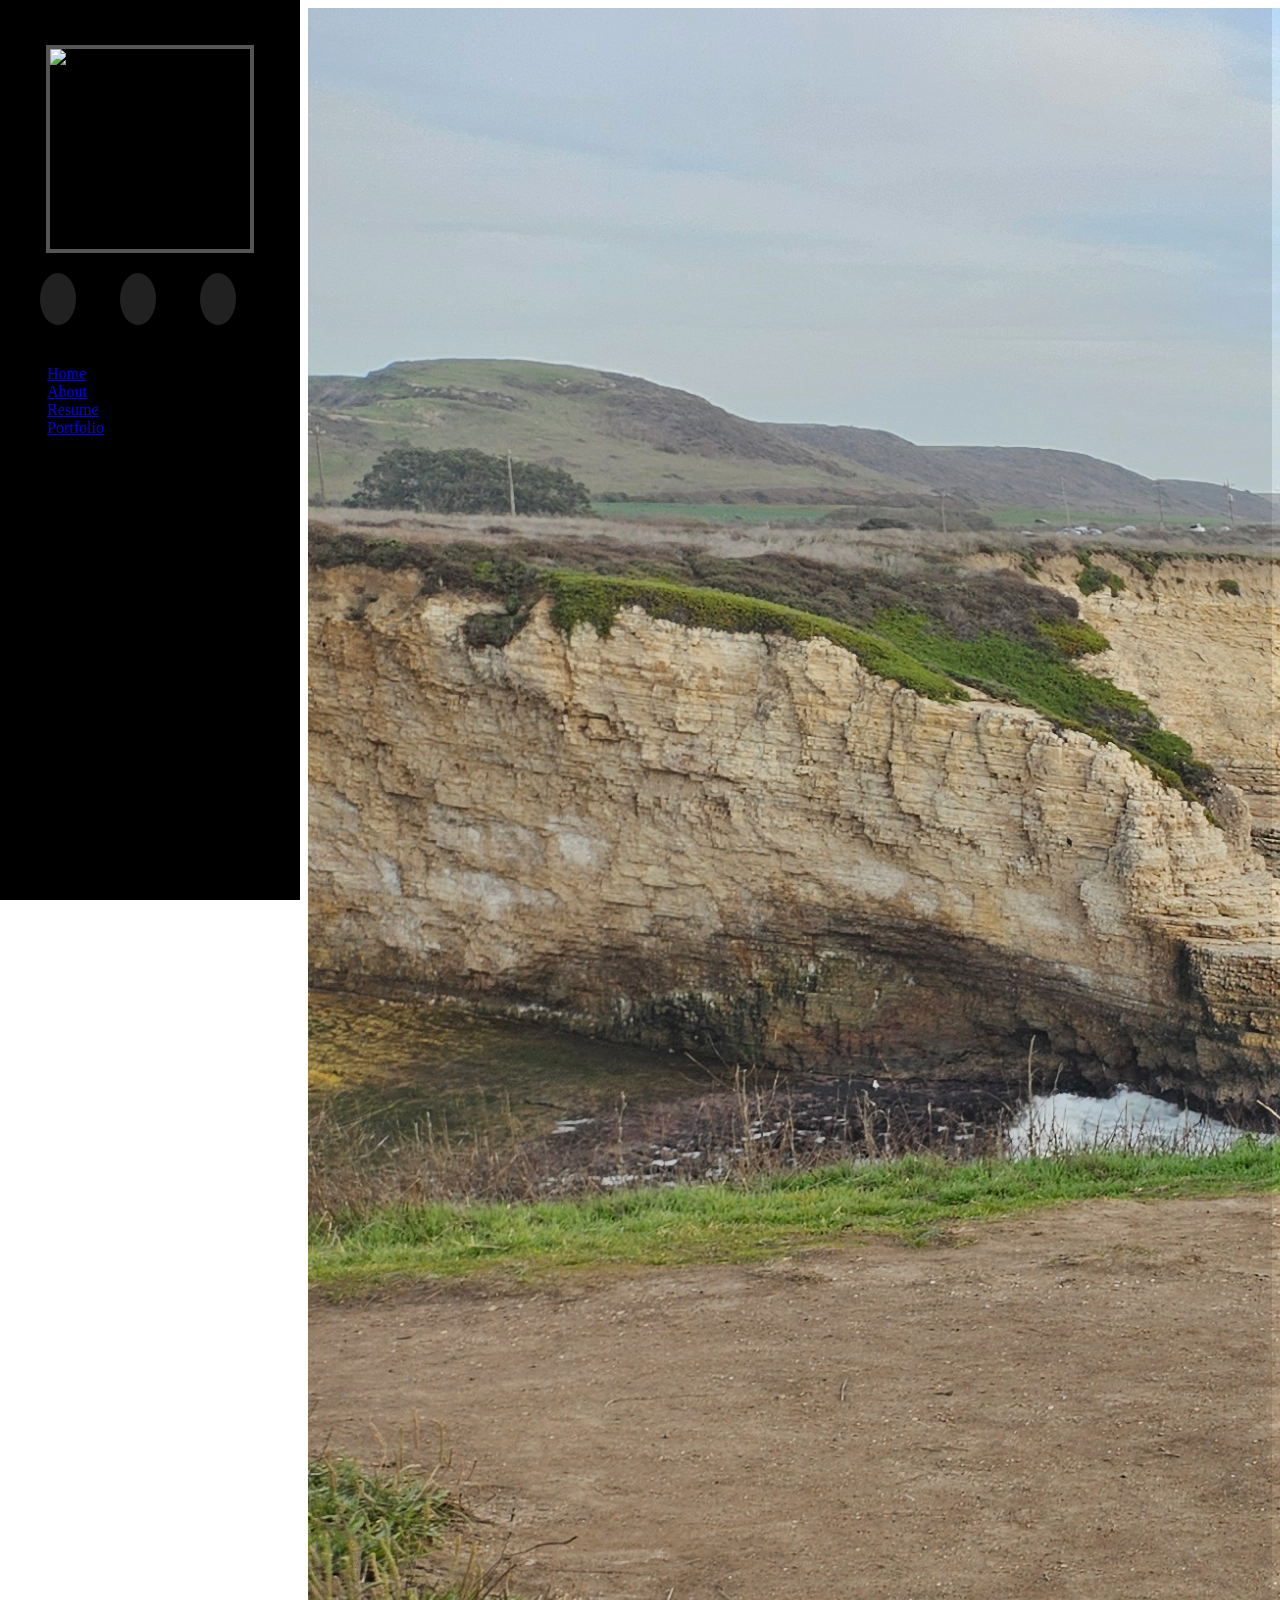
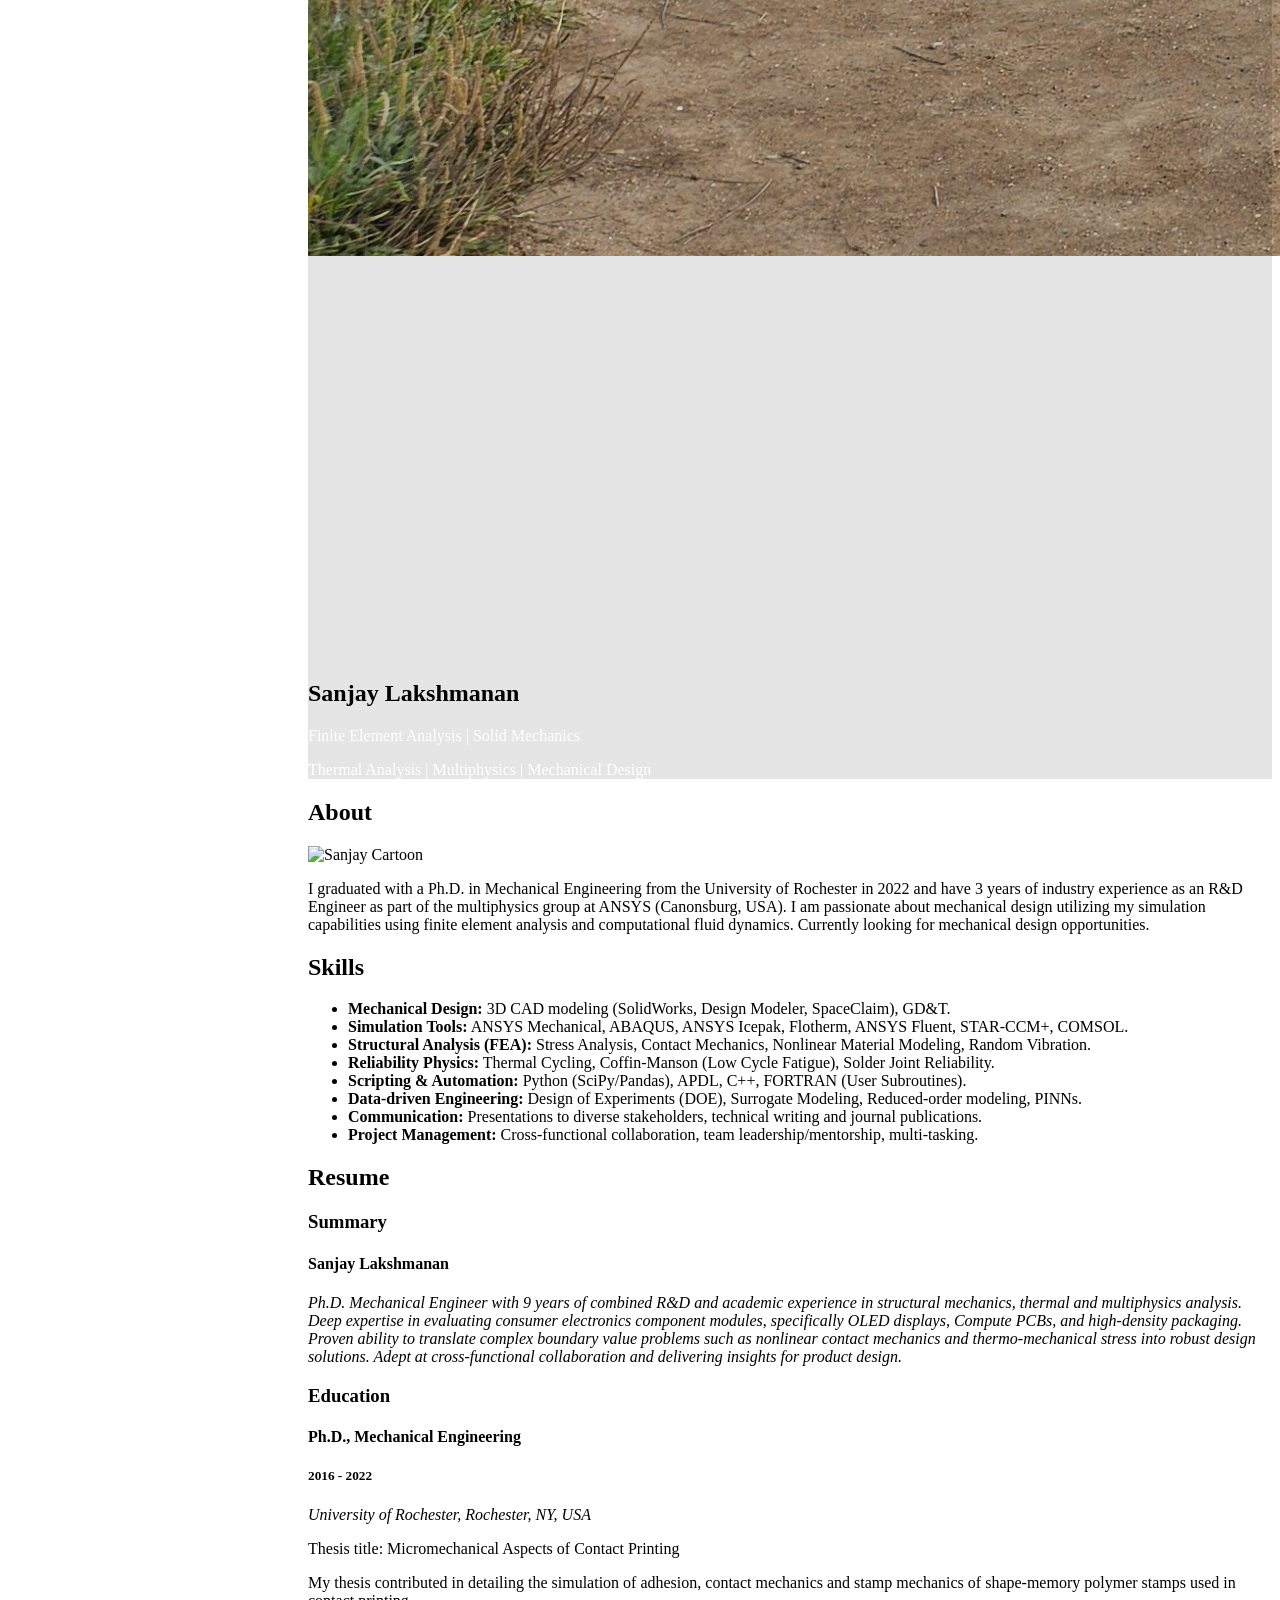
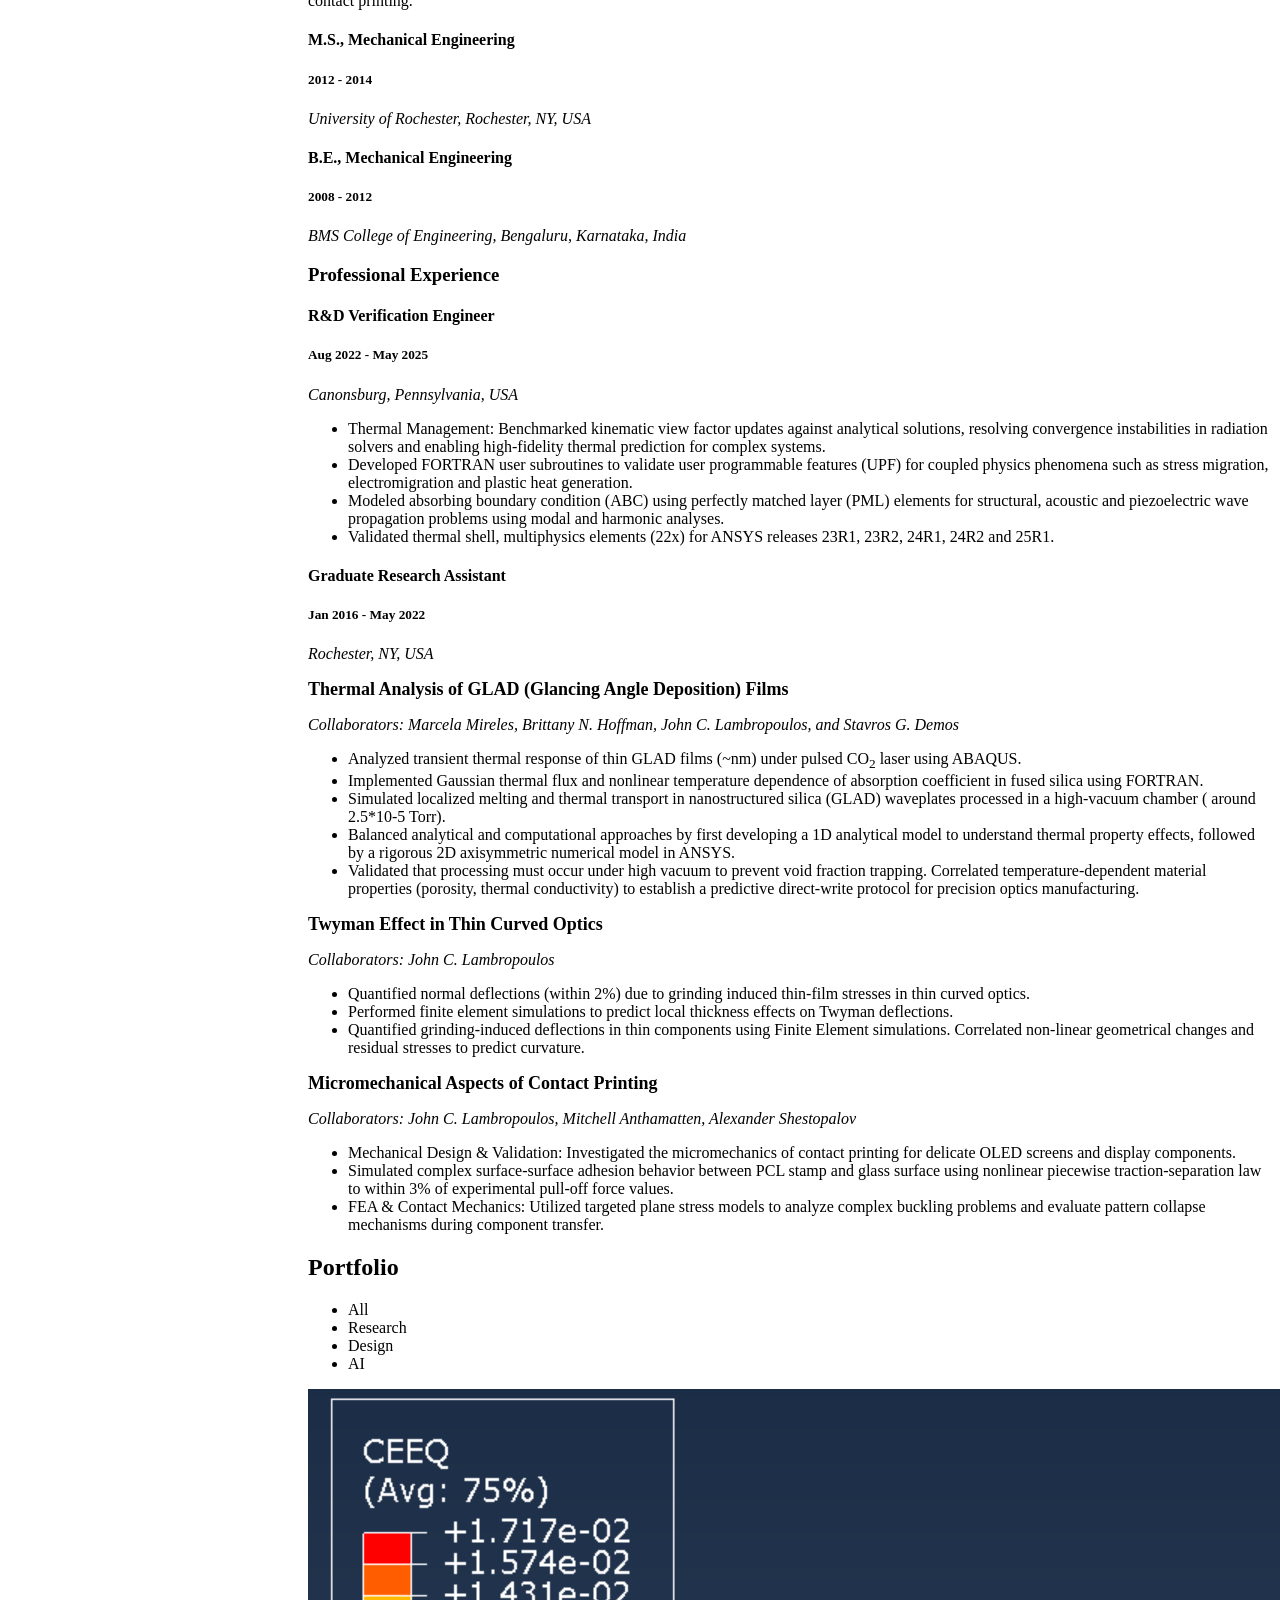
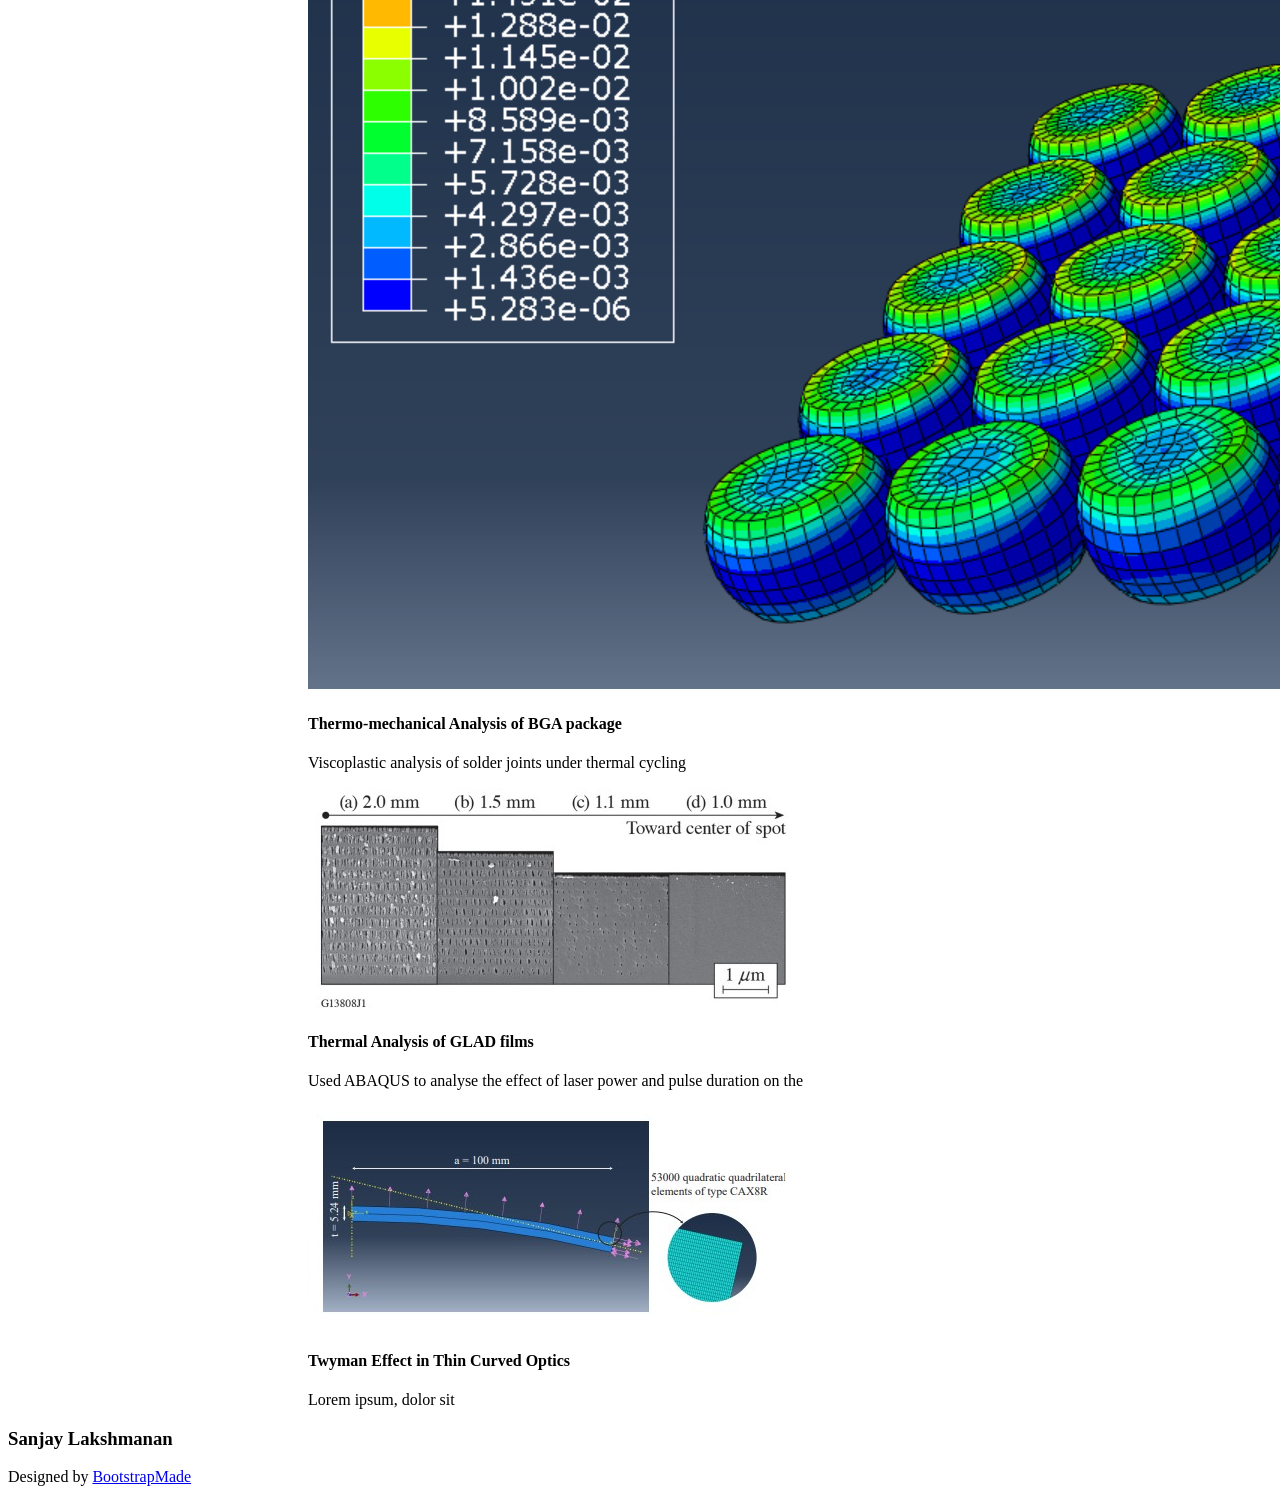
==== commit 07780137: "first commit" ====
--- a/index.html
+++ b/index.html
@@ -1,265 +1,935 @@
 <!DOCTYPE html>
-<html class="no-js" lang="en">
+<html lang="en">
 
 <head>
-    <meta charset="utf-8">
-    <meta http-equiv="X-UA-Compatible" content="IE=edge">
-    <meta name="viewport" content="width=device-width, initial-scale=1">
-    <title>Sanjay Lakshmanan's Portfolio</title>
-	<link rel="shortcut icon" href="favicon.ico" type="image/x-icon">
-	<link rel="icon" href="icons8-portfolio-50.png" type="image/x-icon">
-    <link href="https://fonts.googleapis.com/css?family=Lato:300,400,700,900" rel="stylesheet">
-    <link rel="stylesheet" href="libs/font-awesome/css/font-awesome.min.css">
-    <link href="css/bootstrap.min.css" rel="stylesheet">
-    <link href="css/styles.css" rel="stylesheet">
+  <meta charset="utf-8">
+  <meta content="width=device-width, initial-scale=1.0" name="viewport">
+  <title>Index - MyResume Bootstrap Template</title>
+  <meta content="" name="description">
+  <meta content="" name="keywords">
+
+  <!-- Favicons -->
+  <link href="assets/img/favicon.png" rel="icon">
+  <link href="assets/img/apple-touch-icon.png" rel="apple-touch-icon">
+
+  <!-- Fonts -->
+  <link href="https://fonts.googleapis.com" rel="preconnect">
+  <link href="https://fonts.gstatic.com" rel="preconnect" crossorigin>
+  <link href="https://fonts.googleapis.com/css2?family=Roboto:ital,wght@0,100;0,300;0,400;0,500;0,700;0,900;1,100;1,300;1,400;1,500;1,700;1,900&family=Poppins:ital,wght@0,100;0,200;0,300;0,400;0,500;0,600;0,700;0,800;0,900;1,100;1,200;1,300;1,400;1,500;1,600;1,700;1,800;1,900&family=Raleway:ital,wght@0,100;0,200;0,300;0,400;0,500;0,600;0,700;0,800;0,900;1,100;1,200;1,300;1,400;1,500;1,600;1,700;1,800;1,900&display=swap" rel="stylesheet">
+
+  <!-- Vendor CSS Files -->
+  <link href="assets/vendor/bootstrap/css/bootstrap.min.css" rel="stylesheet">
+  <link href="assets/vendor/bootstrap-icons/bootstrap-icons.css" rel="stylesheet">
+  <link href="assets/vendor/aos/aos.css" rel="stylesheet">
+  <link href="assets/vendor/glightbox/css/glightbox.min.css" rel="stylesheet">
+  <link href="assets/vendor/swiper/swiper-bundle.min.css" rel="stylesheet">
+
+  <!-- Main CSS File -->
+  <link href="assets/css/main.css" rel="stylesheet">
+
+
+  <style>
+    /* Target the Hero section and set its position to relative 
+    to anchor the pseudo-element overlay. 
+    */
+    /* NEW STYLES for static sidebar */
+    #header {
+      position: fixed;
+      top: 0;
+      left: 0;
+      bottom: 0;
+      z-index: 9999;
+      background-color: black; /* Set the background color to black */
+      padding-top: 30px;
+      width: 300px; /* Adjust the width as needed */
+    }
+
+    /* NEW STYLES: For the profile image at the top of the fixed sidebar */
+    .profile {
+        margin-bottom: 20px;
+    }
+
+    .profile img {
+        margin: 15px auto;
+        display: block;
+        width: 200px; /* Ensures a square width */
+        height: 200px; /* ADDED: Ensures a square height, resulting in a perfect circle */
+        object-fit: cover; /* Ensures the image covers the box without distortion */
+        border: 4px solid #555555;
+    }
+
+    .header-social-links {
+        margin-top: 0; 
+        padding: 0 0 20px 20px; /* ADDED: Padding-left to align links with nav menu */
+        text-align: left; /* CHANGED: Align icons to the left instead of center */
+    }
+
+    .header-social-links a {
+        /* ... existing properties ... */
+        margin-right: 20px; /* Adjust spacing between icons */
+        margin-left: 0px; /* Remove internal margin */
+    }
+
+    .header-social-links a {
+        font-size: 20px;
+        display: inline-block;
+        background: #212121; 
+        color: #ffffff; 
+        line-height: 1;
+        padding: 8px 0;
+        margin: 0 20px; /* MODIFIED: Increased margin space between icons */
+        border-radius: 50%;
+        text-align: center;
+        width: 36px;
+        height: 36px;
+        transition: 0.3s;
+    }
+
+    .header-social-links a:hover {
+        background: #3498db; /* Highlight color on hover */
+        color: #fff;
+    }
+
+    .main {
+      margin-left: 300px; /* Adjust this value to match the width of the sidebar */
+    }
+
+    /* ... existing styles ... */
+
+    /* Force the navigation menu to show full text labels on wide screens */
+    @media (min-width: 992px) {
+        .navmenu a,
+        .navmenu a:focus {
+            max-width: 100%; /* Override the default narrow max-width */
+            width: 100%;
+        }
+
+        .navmenu a span,
+        .navmenu a:focus span {
+            display: block !important; /* Force the text labels to be visible */
+            padding-left: 7px; /* Ensure space between icon and text */
+        }
+        
+        /* Ensure the hover effect doesn't try to override the display */
+        .navmenu a:hover span,
+        .navmenu li:hover > a span {
+            display: block !important;
+        }
+    }
+
+
+    #hero {
+      position: relative;
+    }
+
+    #hero .container {
+      position: relative;
+      z-index: 2; /* Place the text content above the overlay (z-index: 1) */
+      padding-top: 400px; /* ADDED: Push content down */
+    }
+
+    /* Create a semi-transparent overlay using a ::before pseudo-element. 
+    You can adjust the background color and opacity (last number of rgba).
+    0.5 is 50% opacity. 0.0 is fully transparent, 1.0 is fully opaque.
+    */
+    #hero::before {
+      content: "";
+      position: absolute;
+      top: 0;
+      right: 0;
+      bottom: 0;
+      left: 0;
+      background-color: rgba(0, 0, 0, 0.1); /* Black overlay with 50% opacity
+       z-index: 1; /*Place the overlay above the image but below the text  */
+    }
+
+    /* Ensure the text content is above the overlay.
+    The container holding the text already has a div with class "container".
+    */
+    #hero .container {
+      position: relative;
+      z-index: 2; /* Place the text content above the overlay (z-index: 1) */
+    }
+
+    /* Set the main heading and the title below it to white */
+    #hero h2, 
+    #hero p {
+      color: #ffffff; /* White color */
+    }
+    /* You may also want to set the social links icons to white if they aren't already */
+    #hero .social-links a {
+      color: #ffffff !important; 
+    }
+    
+    /* NEW STYLES for image positioning */
+    #hero img {
+        /* Shifts the image to the right by pushing it 10% from the left edge.
+           Adjust '10%' to increase/decrease the shift. */
+        margin-left: 0%; 
+        width: auto; 
+        height: 100%;
+    }
+
+    /* Optionally: You can target the image directly if needed, but the overlay is usually better.
+    #hero img {
+        opacity: 0.8; 
+    }
+
+    */
+    .education-list .resume-item {
+        /* Reduce vertical space between the degrees */
+        padding: 0 0 1px 1px !important; /* Reduced bottom padding */
+    }
+
+    .education-list .resume-item h4 {
+        text-transform: lowercase;
+        margin-bottom: 1px !important; 
+    }
+    .education-list .resume-item h5 {
+        /* Reduce space below headings */
+        margin-bottom: 1px !important; 
+    }
+    
+    .education-list .resume-item p {
+        /* Reduce space around paragraphs/descriptions */
+        margin-bottom: 1px !important;
+    }
+    
+    .education-list .resume-item ul li {
+        /* Reduce padding inside list items (if any lists were in education) */
+        padding-bottom:  1px !important;
+    }
+    
+    /* You may also want to reduce the space after the Education section title itself */
+    .resume h3.resume-title {
+        margin-bottom: 10px;
+    }
+
+    /* MODIFIED: Black color and bold weight for all headings and strong tags */
+    h1, h2, h3, h4, h5, h6, strong {
+        color: #000000 !important; /* Force color to black */
+        font-weight: 700 !important; /* Force bold weight */
+    }
+
+    /* Target specific resume heading colors if needed to ensure coverage */
+    .resume h4, .resume h3 {
+        color: #000000 !important;
+        font-weight: 700 !important;
+    }
+
+    .project-title {
+        font-size: 18px !important; /* Slightly smaller than h4 (20px) but larger than list items */
+        font-weight: 700 !important; /* Ensure they remain bold */
+        color: #000000 !important; /* Ensure they remain black */
+        margin-top: 5px !important;
+        margin-bottom: 2px !important;
+    }
+
+
+  </style>
+
 </head>
-
-<body>
-    <div id="mobile-menu-open" class="shadow-large">
-        <i class="fa fa-bars" aria-hidden="true"></i>
+  <!-- =======================================================
+  * Template Name: MyResume
+  * Template URL: https://bootstrapmade.com/free-html-bootstrap-template-my-resume/
+  * Updated: Jun 29 2024 with Bootstrap v5.3.3
+  * Author: BootstrapMade.com
+  * License: https://bootstrapmade.com/license/
+  ======================================================== -->
+</head>
+
+<body class="index-page">
+
+  <header id="header" class="header d-flex flex-column justify-content-center">
+
+    <i class="header-toggle d-xl-none bi bi-list"></i>
+
+    <div class="profile text-center">
+      <img src="assets/img/Sanjay_graduation_gown.jpg" alt="Portfolio Image" class="img-fluid rounded-circle custom-sidebar-img">
     </div>
-    <!-- End #mobile-menu-toggle -->
-    <header>
-        <div id="mobile-menu-close">
-            <span>Close</span> <i class="fa fa-times" aria-hidden="true"></i>
+
+    <div class="header-social-links text-center pt-2">
+      <a href="MAILTO:sanjay.lax@gmail.com" class="email"><i class="bi bi-envelope"></i></a>
+      <a href="https://www.linkedin.com/in/sanjaynanalakshmanan/" target="_blank" class="linkedin"><i class="bi bi-linkedin"></i></a>
+      <a href="https://scholar.google.com/citations?hl=en&user=0aPwJY4AAAAJ&view_op=list_works&gmla=AKzYXQ2793rOV9BxprJiy5thdp-e9uNWrHR0qbnxPU4fTAdbHfQScGnGRYMBUwmIELdbXVircpGKUFH4il7wtbYH" target="_blank" class="google-scholar" title="Google Scholar"><i class="bi bi-journals"></i></a>
+    </div>
+
+    <nav id="navmenu" class="navmenu">
+      <ul>
+        <li><a href="#hero" class="active"><i class="bi bi-house navicon"></i><span>Home</span></a></li>
+        <li><a href="#about"><i class="bi bi-person navicon"></i><span>About</span></a></li>
+        <li><a href="#resume"><i class="bi bi-file-earmark-text navicon"></i><span>Resume</span></a></li>
+        <li><a href="#portfolio"><i class="bi bi-images navicon"></i><span>Portfolio</span></a></li>
+      </ul>
+    </nav>
+
+
+
+  </header>
+
+  <main class="main">
+
+    <!-- Hero Section -->
+    <section id="hero" class="hero section light-background">
+
+      <img src="assets/img/Sanjay_dp.jpg" alt="">
+
+      <div class="container" data-aos="zoom-out">
+        <!-- <div class="row justify-content-center"> -->
+        <div class="row">
+          <div class="col-lg-9">
+            <h2>Sanjay Lakshmanan</h2>
+            <!-- <p> <span class="typed" data-typed-items="Finite Element Analysis, Solid Mechanicist, Simulation Engineer, Mechanical Design Engineer"></span><span class="typed-cursor typed-cursor--blink" aria-hidden="true"></span></p> -->
+            <p>Finite Element Analysis | Solid Mechanics</p>
+            <p>Thermal Analysis | Multiphysics | Mechanical Design</p>
+            
+          </div>
         </div>
-        <ul id="menu" class="shadow">
+      </div>
+
+    </section><!-- /Hero Section -->
+
+
+    <section id="about" class="about section">
+
+      <div class="container section-title" data-aos="fade-up">
+        <h2>About</h2>
+      </div><div class="container" data-aos="fade-up" data-aos-delay="100">
+
+        <div class="row gy-4 justify-content-center align-items-center">
+          
+          <div class="col-lg-4 d-flex justify-content-center">
+            <img src="assets/img/my-cartoon.png" class="img-fluid" alt="Sanjay Cartoon" style="max-height: 300px; width: auto;">
+          </div>
+
+          <div class="col-lg-8 content">
+            <p>
+              I graduated with a Ph.D. in Mechanical Engineering from the University of Rochester in 2022 and have 3 years of industry experience as an R&D Engineer as part of the multiphysics group at ANSYS (Canonsburg, USA). I am passionate about mechanical design utilizing my simulation capabilities using finite element analysis and computational fluid dynamics. Currently looking for mechanical design opportunities.
+            </p>
+          </div>
+
+        </div>
+
+      </div>
+
+    </section>
+
+    </section><!-- /About Section -->
+
+    <!-- Skills Section -->
+    <section id="skills" class="skills section">
+
+      <!-- Section Title -->
+      <div class="container section-title" data-aos="fade-up">
+        <h2>Skills</h2>
+      </div><!-- End Section Title -->
+
+      <div class="container" data-aos="fade-up" data-aos-delay="100">
+
+        <div class="row skills-content skills-animation">
+
+          <div class="col-lg-12">
+            <ul class="skills-structured-list">
+
             <li>
-                <a href="#about">About</a>
+                <i class="bi bi-caret-right-fill skill-category-icon"></i> <strong>Mechanical Design:</strong> <span> 3D CAD modeling (SolidWorks, Design Modeler, SpaceClaim), GD&T.</span>
+            </li>    
+
+            <li>
+                <i class="bi bi-caret-right-fill skill-category-icon"></i> <strong>Simulation Tools:</strong> <span> ANSYS Mechanical, ABAQUS, ANSYS Icepak, Flotherm, ANSYS Fluent, STAR-CCM+, COMSOL.</span>
+            </li>
+
+            <li>
+                <i class="bi bi-caret-right-fill skill-category-icon"></i> <strong>Structural Analysis (FEA):</strong> <span> Stress Analysis, Contact Mechanics, Nonlinear Material Modeling, Random Vibration.</span>
+            </li> 
+            
+            <li>
+                <i class="bi bi-caret-right-fill skill-category-icon"></i> <strong>Reliability Physics:</strong> <span> Thermal Cycling, Coffin-Manson (Low Cycle Fatigue), Solder Joint Reliability.</span>
+            </li> 
+           
+            <li>
+                <i class="bi bi-caret-right-fill skill-category-icon"></i> <strong>Scripting & Automation:</strong><span> Python (SciPy/Pandas), APDL, C++, FORTRAN (User Subroutines).</span> 
             </li>
             <li>
-                <a href="#experience">Experience</a>
+                <i class="bi bi-caret-right-fill skill-category-icon"></i> <strong>Data-driven Engineering:</strong><span> Design of Experiments (DOE), Surrogate Modeling, Reduced-order modeling, PINNs.</span> 
             </li>
             <li>
-                <a href="#education">Education</a>
+                <i class="bi bi-caret-right-fill skill-category-icon"></i> <strong>Communication:</strong><span> Presentations to diverse stakeholders, technical writing and journal publications.</span> 
             </li>
+
             <li>
-                <a href="#projects">Projects</a>
+                <i class="bi bi-caret-right-fill skill-category-icon"></i> <strong>Project Management:</strong><span> Cross-functional collaboration, team leadership/mentorship, multi-tasking.</span> 
             </li>
-            <li>
-                <a href="#skills">Skills</a>
-            </li>
-            <li>
-                <a href="#contact">Contact</a>
-            </li>
-        </ul>
-    </header>
-    <!-- End header -->
-    <div id="dark_mode">DARK MODE</div>
-    <div class="circular--landscape"> 
-        <img src="images/Graduation pic.jpg" alt="Sanjay's picture in front of Rush Rhees">
+            </ul>
+          </div>
+
+          </div>
+
+        </div>
+
+      </div>
+
+    </section><!-- /Skills Section -->
+
+    <!-- Resume Section -->
+    <section id="resume" class="resume section">
+
+      <!-- Section Title -->
+      <!-- <div class="container section-title" data-aos="fade-up">
+        <h2>Resume</h2> -->
+
+      <div class="container section-title" data-aos="fade-up"> 
+        <h2>Resume <a href="assets/files/SANJAY_LAKSHMANAN_Resume.pdf" download="Sanjay_Lakshmanan_Resume.pdf" class="download-icon-h2" title="Download Resume"><i class="bi bi-download"></i></a></h2>
+      </div><!-- End Section Title -->
+
+      <div class="container">
+
+        <div class="row">
+
+          <div class="col-lg-6" data-aos="fade-up" data-aos-delay="100">
+            <h3 class="resume-title">Summary</h3>
+
+            <div class="resume-item pb-0">
+              <h4>Sanjay Lakshmanan</h4>
+              <p><em>Ph.D. Mechanical Engineer with 9 years of combined R&D and academic experience in structural mechanics, thermal and multiphysics analysis. Deep expertise in evaluating consumer electronics component modules, specifically OLED displays, Compute PCBs, and high-density packaging. Proven ability to translate complex boundary value problems such as nonlinear contact mechanics and thermo-mechanical stress into robust design solutions. Adept at cross-functional collaboration and delivering insights for product design.</em></p>
+              <ul>
+              </ul>
+            </div><!-- Edn Resume Item -->
+
+            <h3 class="resume-title">Education</h3>
+            <div class="resume-item">
+              <h4>Ph.D., Mechanical Engineering</h4>
+              <h5>2016 - 2022</h5>
+              <p><em>University of Rochester, Rochester, NY, USA</em></p>
+              <p>Thesis title: Micromechanical Aspects of Contact Printing</p>
+              <p>My thesis contributed in detailing the simulation of adhesion, contact mechanics and stamp mechanics of shape-memory polymer stamps used in contact printing. </p>
+            </div><!-- Edn Resume Item -->
+
+            <div class="resume-item">
+              <h4>M.S., Mechanical Engineering</h4>
+              <h5>2012 - 2014</h5>
+              <p><em>University of Rochester, Rochester, NY, USA</em></p>
+              <!-- <p>Quia nobis sequi est occaecati aut. Repudiandae et iusto quae reiciendis et quis Eius vel ratione eius unde vitae rerum voluptates asperiores voluptatem Earum molestiae consequatur neque etlon sader mart dila</p> -->
+            </div><!-- Edn Resume Item -->
+
+            <div class="resume-item">
+              <h4>B.E., Mechanical Engineering</h4>
+              <h5>2008 - 2012</h5>
+              <p><em>BMS College of Engineering, Bengaluru, Karnataka, India</em></p>
+              <!-- <p>Quia nobis sequi est occaecati aut. Repudiandae et iusto quae reiciendis et quis Eius vel ratione eius unde vitae rerum volu
+                ptates asperiores voluptatem Earum molestiae consequatur neque etlon sader mart dila</p> -->
+            </div><!-- Edn Resume Item -->
+
+          </div>
+
+          <div class="col-lg-6" data-aos="fade-up" data-aos-delay="200">
+            <h3 class="resume-title">Professional Experience</h3>
+            <div class="resume-item">
+              <h4>R&D Verification Engineer</h4>
+              <h5>Aug 2022 - May 2025</h5>
+              <p><em>Canonsburg, Pennsylvania, USA </em></p>
+              <ul>
+                <!-- <li>Benchmarked kinematic view factor updates in Multiphysics elements for radiation problems against known analytical solutions to ensure thermal convergence. </li> -->
+                <li>Thermal Management: Benchmarked kinematic view factor updates against analytical solutions, resolving convergence instabilities in radiation solvers and enabling high-fidelity thermal prediction for complex systems.</li>
+                <li>Developed FORTRAN user subroutines to validate user programmable features (UPF) for coupled physics phenomena such as stress migration, electromigration and plastic heat generation.</li>
+                <li>Modeled absorbing boundary condition (ABC) using perfectly matched layer (PML) elements for structural, acoustic and piezoelectric wave propagation problems using modal and harmonic analyses.  </li>
+                <li>Validated thermal shell, multiphysics elements (22x) for ANSYS releases 23R1, 23R2, 24R1, 24R2 and 25R1.</li>
+                <!-- <li>Reliability Physics: Validated User Programmable Features (UPF) for stress migration and plastic heat generation, eliminating numerical artifacts in electromigration predictions and improving solver reliability for semiconductor packaging workflows.</li> -->
+              </ul>
+            </div><!-- Edn Resume Item -->
+
+            <div class="resume-item">
+              <h4>Graduate Research Assistant</h4>
+              <h5>Jan 2016 - May 2022</h5>
+              <p><em>Rochester, NY, USA</em></p>
+              <h6 class="project-title">Thermal Analysis of GLAD (Glancing Angle Deposition) Films</h6>
+              <p><em>Collaborators: Marcela Mireles, Brittany N. Hoffman, John C. Lambropoulos, and Stavros G. Demos</em></p>
+              <ul>
+                <li>Analyzed transient thermal response of thin GLAD films (~nm) under pulsed CO<sub>2</sub> laser using ABAQUS. </li>
+                <li>Implemented Gaussian thermal flux and nonlinear temperature dependence of absorption coefficient in fused silica using FORTRAN. </li>
+                <li>Simulated localized melting and thermal transport in nanostructured silica (GLAD) waveplates processed in a high-vacuum chamber ( around 2.5*10-5 Torr).</li>
+                <li>Balanced analytical and computational approaches by first developing a 1D analytical model to understand thermal property effects, followed by a rigorous 2D axisymmetric numerical model in ANSYS.</li>
+                <li>Validated that processing must occur under high vacuum to prevent void fraction trapping. Correlated temperature-dependent material properties (porosity, thermal conductivity) to establish a predictive direct-write protocol for precision optics manufacturing.</li>
+              </ul>
+              
+              <h6 class="project-title">Twyman Effect in Thin Curved Optics</h6>
+              <p><em>Collaborators: John C. Lambropoulos</em></p>
+              <ul>
+                <li>Quantified normal deflections (within 2%) due to grinding induced thin-film stresses in thin curved optics.</li>
+                <li>Performed finite element simulations to predict local thickness effects on Twyman deflections.</li>
+                <li>Quantified grinding-induced deflections in thin components using Finite Element simulations. Correlated non-linear geometrical changes and residual stresses to predict curvature.</li>
+                
+              </ul>
+              
+              <h6 class="project-title">Micromechanical Aspects of Contact Printing</h6>
+              <p><em>Collaborators: John C. Lambropoulos, Mitchell Anthamatten, Alexander Shestopalov</em></p>
+              <ul>
+                <li>Mechanical Design & Validation: Investigated the micromechanics of contact printing for delicate OLED screens and display components. </li>
+                <li>Simulated complex surface-surface adhesion behavior between PCL stamp and glass surface using nonlinear
+                piecewise traction-separation law to within 3% of experimental pull-off force values.</li>
+                <!-- <li>Conducted parameter sweeps across stamp geometry variables to model buckling and roof-collapse
+                thresholds, producing regime maps for system stability prediction.</li> -->
+                <li>FEA & Contact Mechanics: Utilized targeted plane stress models to analyze complex buckling problems and evaluate pattern collapse mechanisms during component transfer.</li>
+                <!-- <li>Manufacturing Impact: Correlated FEA adhesion models with empirical pull-off forces within 3% accuracy, effectively predicting component survivability and providing DFM insights for high-volume display manufacturing.</li> -->
+              </ul>
+            </div><!-- Edn Resume Item -->
+
+          </div>
+
+        </div>
+
+      </div>
+
+    </section><!-- /Resume Section -->
+
+    <!-- Portfolio Section -->
+    <section id="portfolio" class="portfolio section">
+
+      <!-- Section Title -->
+      <div class="container section-title" data-aos="fade-up">
+        <h2>Portfolio</h2>
+      </div><!-- End Section Title -->
+
+      <div class="container">
+
+        <div class="isotope-layout" data-default-filter="*" data-layout="masonry" data-sort="original-order">
+
+          <ul class="portfolio-filters isotope-filters" data-aos="fade-up" data-aos-delay="100">
+            <li data-filter="*" class="filter-active">All</li>
+            <li data-filter=".filter-research">Research</li>
+            <li data-filter=".filter-design">Design</li>
+            <li data-filter=".filter-AI">AI</li>
+          </ul><!-- End Portfolio Filters -->
+
+          <div class="row gy-4 isotope-container" data-aos="fade-up" data-aos-delay="200">
+
+            <div class="col-lg-4 col-md-6 portfolio-item isotope-item filter-product">
+              <img src="assets\img\masonry-portfolio\solder_ball_creepstrain.png" class="img-fluid" alt="Thermo-mechanical analysis of solder ball creep strain">
+              <div class="portfolio-info">
+              <h4>Thermo-mechanical Analysis of BGA package</h4>
+              <p>Viscoplastic analysis of solder joints under thermal cycling</p>
+              <a href="assets\img\masonry-portfolio\solder_ball_creepstrain.png" title="Thermo-mechanical Analysis of BGA package" data-gallery="portfolio-gallery-design" class="glightbox preview-link"><i class="bi bi-zoom-in"></i></a>
+    
+              <a href="portfolio_details_solder.html" title="More Details" class="details-link"><i class="bi bi-link-45deg"></i></a>
+            </div>
+            </div>
+
+            <!-- <div class="col-lg-4 col-md-6 portfolio-item isotope-item filter-product"> -->
+               
+              <!-- <img src="assets/img/portfolio/CD_nozzle_illus.jpg" class="img-fluid" alt="Nozzle CFD Analysis"> -->
+              <!-- <a href="portfolio_details_nozzle.html" class="position-absolute top-0 start-0 w-100 h-100" style="z-index: 1;" title="View Details"></a> -->
+              
+              <!-- <div class="portfolio-info"> -->
+              <!-- <h4>C-D Nozzle Analysis</h4> -->
+              <!-- <p>CFD simulation of supersonic flow & shock diamonds using ANSYS Fluent</p> -->
+    
+              <!-- <a href="assets/img/portfolio/CD_nozzle_illus.jpg" title="Convergent-Divergent Nozzle Analysis" data-gallery="portfolio-gallery-design" class="glightbox preview-link"><i class="bi bi-zoom-in"></i></a> -->
+    
+              <!-- <a href="portfolio_details_nozzle.html" title="View Project Details" class="details-link"><i class="bi bi-link-45deg"></i></a> -->
+              <!-- </div> -->
+            <!-- </div> -->
+
+            <div class="col-lg-4 col-md-6 portfolio-item isotope-item filter-research">
+              <img src="assets/img/masonry-portfolio/GLAD.jpg" class="img-fluid" alt="">
+              <div class="portfolio-info">
+                <h4>Thermal Analysis of GLAD films</h4>
+                <p>Used ABAQUS to analyse the effect of laser power and pulse duration on the </p>
+                <a href="assets/img/masonry-portfolio/GLAD.jpg" title="Research Project 1" data-gallery="portfolio-gallery-app" class="glightbox preview-link"><i class="bi bi-zoom-in"></i></a>
+                <!-- <a href="portfolio-details.html" title="More Details" class="details-link"><i class="bi bi-link-45deg"></i></a> -->
+                <a href="https://opg.optica.org/optica/fulltext.cfm?uri=optica-10-6-657" title="More Details" class="details-link"><i class="bi bi-link-45deg"></i></a>
+              </div>
+            </div><!-- End Portfolio Item -->
+
+            <div class="col-lg-4 col-md-6 portfolio-item isotope-item filter-research">
+              <img src="assets/img/masonry-portfolio/Twyman.jpg" class="img-fluid" alt="">
+              <div class="portfolio-info">
+                <h4>Twyman Effect in Thin Curved Optics</h4>
+                <p>Lorem ipsum, dolor sit</p>
+                <a href="assets/img/masonry-portfolio/Twyman.jpg" title="Research Project 2" data-gallery="portfolio-gallery-product" class="glightbox preview-link"><i class="bi bi-zoom-in"></i></a>
+                <a href="https://opg.optica.org/ao/viewmedia.cfm?uri=ao-60-6-1780&seq=0" title="More Details" class="details-link"><i class="bi bi-link-45deg"></i></a>
+              </div>
+            </div><!-- End Portfolio Item -->
+
+          </div><!-- End Portfolio Container -->
+
+        </div>
+
+      </div>
+
+    </section><!-- /Portfolio Section -->
+
+    <!-- Services Section -->
+    <!-- <section id="services" class="services section"> -->
+
+      <!-- Section Title -->
+      <!-- <div class="container section-title" data-aos="fade-up">
+        <h2>Services</h2>
+        <p>Magnam dolores commodi suscipit. Necessitatibus eius consequatur ex aliquid fuga eum quidem. Sit sint consectetur velit. Quisquam quos quisquam cupiditate. Et nemo qui impedit suscipit alias ea. Quia fugiat sit in iste officiis commodi quidem hic quas.</p>
+      </div>End Section Title -->
+
+      <!-- <div class="container">
+
+        <div class="row gy-4">
+
+          <div class="col-lg-4 col-md-6" data-aos="fade-up" data-aos-delay="100">
+            <div class="service-item item-cyan position-relative">
+              <div class="icon">
+                <svg width="100" height="100" viewBox="0 0 600 600" xmlns="http://www.w3.org/2000/svg">
+                  <path stroke="none" stroke-width="0" fill="#f5f5f5" d="M300,521.0016835830174C376.1290562159157,517.8887921683347,466.0731472004068,529.7835943286574,510.70327084640275,468.03025145048787C554.3714126377745,407.6079735673963,508.03601936045806,328.9844924480964,491.2728898941984,256.3432110539036C474.5976632858925,184.082847569629,479.9380746630129,96.60480741107993,416.23090153303,58.64404602377083C348.86323505073057,18.502131276798302,261.93793281208167,40.57373210992963,193.5410806939664,78.93577620505333C130.42746243093433,114.334589627462,98.30271207620316,179.96522072025542,76.75703585869454,249.04625023123273C51.97151888228291,328.5150500222984,13.704378332031375,421.85034740162234,66.52175969318436,486.19268352777647C119.04800174914682,550.1803526380478,217.28368757567262,524.383925680826,300,521.0016835830174"></path>
+                </svg>
+                <i class="bi bi-activity"></i>
+              </div>
+              <a href="#" class="stretched-link">
+                <h3>Nesciunt Mete</h3>
+              </a>
+              <p>Provident nihil minus qui consequatur non omnis maiores. Eos accusantium minus dolores iure perferendis tempore et consequatur.</p>
+            </div> -->
+          <!-- </div>End Service Item -->
+
+          <!-- <div class="col-lg-4 col-md-6" data-aos="fade-up" data-aos-delay="200">
+            <div class="service-item item-orange position-relative">
+              <div class="icon">
+                <svg width="100" height="100" viewBox="0 0 600 600" xmlns="http://www.w3.org/2000/svg">
+                  <path stroke="none" stroke-width="0" fill="#f5f5f5" d="M300,582.0697525312426C382.5290701553225,586.8405444964366,449.9789794690241,525.3245884688669,502.5850820975895,461.55621195738473C556.606425686781,396.0723002908107,615.8543463187945,314.28637112970534,586.6730223649479,234.56875336149918C558.9533121215079,158.8439757836574,454.9685369536778,164.00468322053177,381.49747125262974,130.76875717737553C312.15926192815925,99.40240125094834,248.97055460311594,18.661163978235184,179.8680185752513,50.54337015887873C110.5421016452524,82.52863877960104,119.82277516462835,180.83849132639028,109.12597500060166,256.43424936330496C100.08760227029461,320.3096726198365,92.17705696193138,384.0621239912766,124.79988738764834,439.7174275375508C164.83382741302287,508.01625554203684,220.96474134820875,577.5009287672846,300,582.0697525312426"></path>
+                </svg>
+                <i class="bi bi-broadcast"></i>
+              </div>
+              <a href="#" class="stretched-link">
+                <h3>Eosle Commodi</h3>
+              </a>
+              <p>Ut autem aut autem non a. Sint sint sit facilis nam iusto sint. Libero corrupti neque eum hic non ut nesciunt dolorem.</p>
+            </div>
+          </div>End Service Item -->
+
+          <!-- <div class="col-lg-4 col-md-6" data-aos="fade-up" data-aos-delay="300">
+            <div class="service-item item-teal position-relative">
+              <div class="icon">
+                <svg width="100" height="100" viewBox="0 0 600 600" xmlns="http://www.w3.org/2000/svg">
+                  <path stroke="none" stroke-width="0" fill="#f5f5f5" d="M300,541.5067337569781C382.14930387511276,545.0595476570109,479.8736841581634,548.3450877840088,526.4010558755058,480.5488172755941C571.5218469581645,414.80211281144784,517.5187510058486,332.0715597781072,496.52539010469104,255.14436215662573C477.37192572678356,184.95920475031193,473.57363656557914,105.61284051026155,413.0603344069578,65.22779650032875C343.27470386102294,18.654635553484475,251.2091493199835,5.337323636656869,175.0934190732945,40.62881213300186C97.87086631185822,76.43348514350839,51.98124368387456,156.15599469081315,36.44837278890362,239.84606092416172C21.716077023791087,319.22268207091537,43.775223500013084,401.1760424656574,96.891909868211,461.97329694683043C147.22146801428983,519.5804099606455,223.5754009179313,538.201503339737,300,541.5067337569781"></path>
+                </svg>
+                <i class="bi bi-easel"></i>
+              </div>
+              <a href="#" class="stretched-link">
+                <h3>Ledo Markt</h3>
+              </a>
+              <p>Ut excepturi voluptatem nisi sed. Quidem fuga consequatur. Minus ea aut. Vel qui id voluptas adipisci eos earum corrupti.</p>
+            </div>
+          </div>End Service Item -->
+
+          <!-- <div class="col-lg-4 col-md-6" data-aos="fade-up" data-aos-delay="400">
+            <div class="service-item item-red position-relative">
+              <div class="icon">
+                <svg width="100" height="100" viewBox="0 0 600 600" xmlns="http://www.w3.org/2000/svg">
+                  <path stroke="none" stroke-width="0" fill="#f5f5f5" d="M300,503.46388370962813C374.79870501325706,506.71871716319447,464.8034551963731,527.1746412648533,510.4981551193396,467.86667711651364C555.9287308511215,408.9015244558933,512.6030010748507,327.5744911775523,490.211057578863,256.5855673507754C471.097692560561,195.9906835881958,447.69079081568157,138.11976852964426,395.19560036434837,102.3242989838813C329.3053358748298,57.3949838291264,248.02791733380457,8.279543830951368,175.87071277845988,42.242879143198664C103.41431057327972,76.34704239035025,93.79494320519305,170.9812938413882,81.28167332365135,250.07896920659033C70.17666984294237,320.27484674793965,64.84698225790005,396.69656628748305,111.28512138212992,450.4950937839243C156.20124167950087,502.5303643271138,231.32542653798444,500.4755392045468,300,503.46388370962813"></path>
+                </svg>
+                <i class="bi bi-bounding-box-circles"></i>
+              </div>
+              <a href="#" class="stretched-link">
+                <h3>Asperiores Commodit</h3>
+              </a>
+              <p>Non et temporibus minus omnis sed dolor esse consequatur. Cupiditate sed error ea fuga sit provident adipisci neque.</p>
+              <a href="#" class="stretched-link"></a>
+            </div>
+          </div>End Service Item -->
+
+          <!-- <div class="col-lg-4 col-md-6" data-aos="fade-up" data-aos-delay="500">
+            <div class="service-item item-indigo position-relative">
+              <div class="icon">
+                <svg width="100" height="100" viewBox="0 0 600 600" xmlns="http://www.w3.org/2000/svg">
+                  <path stroke="none" stroke-width="0" fill="#f5f5f5" d="M300,532.3542879108572C369.38199826031484,532.3153073249985,429.10787420159085,491.63046689027357,474.5244479745417,439.17860296908856C522.8885846962883,383.3225815378663,569.1668002868075,314.3205725914397,550.7432151929288,242.7694973846089C532.6665558377875,172.5657663291529,456.2379748765914,142.6223662098291,390.3689995646985,112.34683881706744C326.66090330228417,83.06452184765237,258.84405631176094,53.51806209861945,193.32584062364296,78.48882559362697C121.61183558270385,105.82097193414197,62.805066853699245,167.19869350419734,48.57481801355237,242.6138429142374C34.843463184063346,315.3850353017275,76.69343916112496,383.4422959591041,125.22947124332185,439.3748458443577C170.7312796277747,491.8107796887764,230.57421082200815,532.3932930995766,300,532.3542879108572"></path>
+                </svg>
+                <i class="bi bi-calendar4-week icon"></i>
+              </div>
+              <a href="#" class="stretched-link">
+                <h3>Velit Doloremque</h3>
+              </a>
+              <p>Cumque et suscipit saepe. Est maiores autem enim facilis ut aut ipsam corporis aut. Sed animi at autem alias eius labore.</p>
+              <a href="#" class="stretched-link"></a>
+            </div>
+          </div>End Service Item -->
+
+          <!-- <div class="col-lg-4 col-md-6" data-aos="fade-up" data-aos-delay="600">
+            <div class="service-item item-pink position-relative">
+              <div class="icon">
+                <svg width="100" height="100" viewBox="0 0 600 600" xmlns="http://www.w3.org/2000/svg">
+                  <path stroke="none" stroke-width="0" fill="#f5f5f5" d="M300,566.797414625762C385.7384707136149,576.1784315230908,478.7894351017131,552.8928747891023,531.9192734346935,484.94944893311C584.6109503024035,417.5663521118492,582.489472248146,322.67544863468447,553.9536738515405,242.03673114598146C529.1557734026468,171.96086150256528,465.24506316201064,127.66468636344209,395.9583748389544,100.7403814666027C334.2173773831606,76.7482773500951,269.4350130405921,84.62216499799875,207.1952322260088,107.2889140133804C132.92018162631612,134.33871894543012,41.79353780512637,160.00259165414826,22.644507872594943,236.69541883565114C3.319112789854554,314.0945973066697,72.72355303640163,379.243833228382,124.04198916343866,440.3218312028393C172.9286146004772,498.5055451809895,224.45579914871206,558.5317968840102,300,566.797414625762"></path>
+                </svg>
+                <i class="bi bi-chat-square-text"></i>
+              </div>
+              <a href="#" class="stretched-link">
+                <h3>Dolori Architecto</h3>
+              </a>
+              <p>Hic molestias ea quibusdam eos. Fugiat enim doloremque aut neque non et debitis iure. Corrupti recusandae ducimus enim.</p>
+              <a href="#" class="stretched-link"></a>
+            </div>
+          </div>End Service Item -->
+
+        <!-- </div>
+
+      </div>
+
+    </section>/Services Section -->
+
+    <!-- Testimonials Section -->
+    <!-- <section id="testimonials" class="testimonials section">
+ -->
+      <!-- Section Title -->
+      <!-- <div class="container section-title" data-aos="fade-up">
+        <h2>Testimonials</h2>
+        <p>Necessitatibus eius consequatur ex aliquid fuga eum quidem sint consectetur velit</p>
+      </div> --><!-- End Section Title -->
+
+      <!-- <div class="container" data-aos="fade-up" data-aos-delay="100">
+
+        <div class="swiper init-swiper">
+          <script type="application/json" class="swiper-config">
+            {
+              "loop": true,
+              "speed": 600,
+              "autoplay": {
+                "delay": 5000
+              },
+              "slidesPerView": "auto",
+              "pagination": {
+                "el": ".swiper-pagination",
+                "type": "bullets",
+                "clickable": true
+              }
+            }
+          </script>
+          <div class="swiper-wrapper"> -->
+
+            <!-- <div class="swiper-slide">
+              <div class="testimonial-item">
+                <div class="row gy-4 justify-content-center">
+                  <div class="col-lg-6">
+                    <div class="testimonial-content">
+                      <p>
+                        <i class="bi bi-quote quote-icon-left"></i>
+                        <span>Proin iaculis purus consequat sem cure digni ssim donec porttitora entum suscipit rhoncus. Accusantium quam, ultricies eget id, aliquam eget nibh et. Maecen aliquam, risus at semper.</span>
+                        <i class="bi bi-quote quote-icon-right"></i>
+                      </p>
+                      <h3>Saul Goodman</h3>
+                      <h4>Ceo &amp; Founder</h4>
+                      <div class="stars">
+                        <i class="bi bi-star-fill"></i><i class="bi bi-star-fill"></i><i class="bi bi-star-fill"></i><i class="bi bi-star-fill"></i><i class="bi bi-star-fill"></i>
+                      </div>
+                    </div>
+                  </div>
+                  <div class="col-lg-2 text-center">
+                    <img src="assets/img/testimonials/testimonials-1.jpg" class="img-fluid testimonial-img" alt="">
+                  </div>
+                </div>
+              </div>
+            </div> --><!-- End testimonial item -->
+
+           <!--  <div class="swiper-slide">
+              <div class="testimonial-item">
+                <div class="row gy-4 justify-content-center">
+                  <div class="col-lg-6">
+                    <div class="testimonial-content">
+                      <p>
+                        <i class="bi bi-quote quote-icon-left"></i>
+                        <span>Export tempor illum tamen malis malis eram quae irure esse labore quem cillum quid cillum eram malis quorum velit fore eram velit sunt aliqua noster fugiat irure amet legam anim culpa.</span>
+                        <i class="bi bi-quote quote-icon-right"></i>
+                      </p>
+                      <h3>Sara Wilsson</h3>
+                      <h4>Designer</h4>
+                      <div class="stars">
+                        <i class="bi bi-star-fill"></i><i class="bi bi-star-fill"></i><i class="bi bi-star-fill"></i><i class="bi bi-star-fill"></i><i class="bi bi-star-fill"></i>
+                      </div>
+                    </div>
+                  </div>
+                  <div class="col-lg-2 text-center">
+                    <img src="assets/img/testimonials/testimonials-2.jpg" class="img-fluid testimonial-img" alt="">
+                  </div>
+                </div>
+              </div>
+            </div> --><!-- End testimonial item -->
+
+            <!-- <div class="swiper-slide">
+              <div class="testimonial-item">
+                <div class="row gy-4 justify-content-center">
+                  <div class="col-lg-6">
+                    <div class="testimonial-content">
+                      <p>
+                        <i class="bi bi-quote quote-icon-left"></i>
+                        <span>Enim nisi quem export duis labore cillum quae magna enim sint quorum nulla quem veniam duis minim tempor labore quem eram duis noster aute amet eram fore quis sint minim.</span>
+                        <i class="bi bi-quote quote-icon-right"></i>
+                      </p>
+                      <h3>Jena Karlis</h3>
+                      <h4>Store Owner</h4>
+                      <div class="stars">
+                        <i class="bi bi-star-fill"></i><i class="bi bi-star-fill"></i><i class="bi bi-star-fill"></i><i class="bi bi-star-fill"></i><i class="bi bi-star-fill"></i>
+                      </div>
+                    </div>
+                  </div>
+                  <div class="col-lg-2 text-center">
+                    <img src="assets/img/testimonials/testimonials-3.jpg" class="img-fluid testimonial-img" alt="">
+                  </div>
+                </div>
+              </div>
+            </div> --><!-- End testimonial item -->
+
+           <!--  <div class="swiper-slide">
+              <div class="testimonial-item">
+                <div class="row gy-4 justify-content-center">
+                  <div class="col-lg-6">
+                    <div class="testimonial-content">
+                      <p>
+                        <i class="bi bi-quote quote-icon-left"></i>
+                        <span>Fugiat enim eram quae cillum dolore dolor amet nulla culpa multos export minim fugiat minim velit minim dolor enim duis veniam ipsum anim magna sunt elit fore quem dolore labore illum veniam.</span>
+                        <i class="bi bi-quote quote-icon-right"></i>
+                      </p>
+                      <h3>John Larson</h3>
+                      <h4>Entrepreneur</h4>
+                      <div class="stars">
+                        <i class="bi bi-star-fill"></i><i class="bi bi-star-fill"></i><i class="bi bi-star-fill"></i><i class="bi bi-star-fill"></i><i class="bi bi-star-fill"></i>
+                      </div>
+                    </div>
+                  </div>
+                  <div class="col-lg-2 text-center">
+                    <img src="assets/img/testimonials/testimonials-4.jpg" class="img-fluid testimonial-img" alt="">
+                  </div>
+                </div>
+              </div>
+            </div> --><!-- End testimonial item -->
+
+         <!--  </div>
+          <div class="swiper-pagination"></div>
+        </div>
+
+      </div>
+
+    </section> --><!-- /Testimonials Section -->
+
+    <!-- Contact Section
+    <section id="contact" class="contact section"> -->
+
+      <!-- Section Title -->
+      <!-- <div class="container section-title" data-aos="fade-up">
+        <h2>Contact</h2>
+        <p>Necessitatibus eius consequatur ex aliquid fuga eum quidem sint consectetur velit</p>
+      </div>End Section Title -->
+
+      <!-- <div class="container" data-aos="fade" data-aos-delay="100">
+
+        <div class="row gy-4"> -->
+
+          <!-- <div class="col-lg-4">
+            <div class="info-item d-flex" data-aos="fade-up" data-aos-delay="200">
+              <i class="bi bi-geo-alt flex-shrink-0"></i>
+              <div>
+                <h3>Address</h3>
+                <p>A108 Adam Street, New York, NY 535022</p>
+              </div>
+            </div>End Info Item -->
+
+            <!-- <div class="info-item d-flex" data-aos="fade-up" data-aos-delay="300">
+              <i class="bi bi-telephone flex-shrink-0"></i>
+              <div>
+                <h3>Call Us</h3>
+                <p>+1 5589 55488 55</p>
+              </div> -->
+            <!-- </div>End Info Item -->
+
+            <!-- <div class="info-item d-flex" data-aos="fade-up" data-aos-delay="400">
+              <i class="bi bi-envelope flex-shrink-0"></i>
+              <div>
+                <h3>Email Us</h3>
+                <p>info@example.com</p>
+              </div> -->
+            <!-- </div>End Info Item -->
+
+          <!-- </div> -->
+
+          <!-- <div class="col-lg-8">
+            <form action="forms/contact.php" method="post" class="php-email-form" data-aos="fade-up" data-aos-delay="200">
+              <div class="row gy-4">
+
+                <div class="col-md-6">
+                  <input type="text" name="name" class="form-control" placeholder="Your Name" required="">
+                </div>
+
+                <div class="col-md-6 ">
+                  <input type="email" class="form-control" name="email" placeholder="Your Email" required="">
+                </div>
+
+                <div class="col-md-12">
+                  <input type="text" class="form-control" name="subject" placeholder="Subject" required="">
+                </div>
+
+                <div class="col-md-12">
+                  <textarea class="form-control" name="message" rows="6" placeholder="Message" required=""></textarea>
+                </div>
+
+                <div class="col-md-12 text-center">
+                  <div class="loading">Loading</div>
+                  <div class="error-message"></div>
+                  <div class="sent-message">Your message has been sent. Thank you!</div>
+
+                  <button type="submit">Send Message</button>
+                </div>
+
+              </div>
+            </form> -->
+          <!-- </div>End Contact Form -->
+
+        <!-- </div>
+
+      </div> -->
+
+    </section><!-- /Contact Section -->
+
+  </main>
+
+  <footer id="footer" class="footer position-relative light-background">
+    <div class="container">
+      <h3 class="sitename">Sanjay Lakshmanan</h3>
+      <!-- <p>Et aut eum quis fuga eos sunt ipsa nihil. Labore corporis magni eligendi fuga maxime saepe commodi placeat.</p> -->
+      <!-- <div class="social-links d-flex justify-content-center"> -->
+        <!-- <a href=""><i class="bi bi-twitter-x"></i></a> -->
+        <!-- <a href=""><i class="bi bi-facebook"></i></a> -->
+        <!-- <a href=""><i class="bi bi-instagram"></i></a> -->
+        <!-- <a href=""><i class="bi bi-skype"></i></a> -->
+        <!-- <a href=""><i class="bi bi-linkedin"></i></a> -->
+      <!-- </div> -->
+      <div class="container">
+        <!-- <div class="copyright"> -->
+          <!-- <span>Copyright</span> <strong class="px-1 sitename">Alex Smith</strong> <span>All Rights Reserved</span> -->
+        <!-- </div> -->
+        <div class="credits">
+          <!-- All the links in the footer should remain intact. -->
+          <!-- You can delete the links only if you've purchased the pro version. -->
+          <!-- Licensing information: https://bootstrapmade.com/license/ -->
+          <!-- Purchase the pro version with working PHP/AJAX contact form: [buy-url] -->
+          Designed by <a href="https://bootstrapmade.com/">BootstrapMade</a>
+        </div>
+      </div>
     </div>
-    
-    <div id="lead">
-        <div id="lead-content">
-            <h1>Sanjay Nana Lakshmanan</h1>
-            <h2>Mechanical Engineer</h2>
-            <a href="Sanjay_N_L_RESUME.pdf" target ="_blank" class="btn-rounded-white">Download Resume</a>
-        </div>
-        <!-- End #lead-content -->
-              
-        <div id="lead-overlay"></div>
-
-        <div id="lead-down">
-            <span>
-                <i class="fa fa-chevron-down" aria-hidden="true"></i>
-            </span>
-        </div>
-
-        <!-- End #lead-down -->
-    </div>
-    <!-- End #lead -->
-
-    <div id="about">
-        <div class="container">
-            <div class="row">
-                <div class="col-md-4">
-                    <h2 class="heading">About Me</h2>
-                </div>
-                <div class="col-md-8">
-                    <p>
-                        I received my Ph.D. in Mechanical Engineering under the guidance of Prof John. C. Lambropoulos. My thesis work dealt with numerical simulation of various aspects related to micro-contact printing, a soft lithography technique.
-                        Apart from my thesis work, I have also used FEA in analyzing the Twyman effect (unwanted bending deformations observed while grinding thin curved optics).
-                        Most recently, I have been working on the numerical simulation of CO<sub>2</sub> laser irradiation of GLAD (glancing angle deposition) films on a fused silica substrate.
-
-                        
-                    </p>
-                </div>
-            </div>
-        </div>
-    </div>
-    <!-- End #about -->
-
-    <div id="experience" class="background-alt">
-        <h2 class="heading">Research Experience</h2>
-        <div id="experience-timeline">
-            <div data-date="Jan 2016 – Feb 2022">
-                <h3>University of Rochester</h3>
-                <h4>Research Assistant, Micromechanical aspects of contact printing</h4>
-                <p>
-                    Collaborative project with the Chemical Engineering department at the University of Rochester with the goal 
-                    of understanding the feasibility of using shape-memory polymers as stamp material in micro-contact printing of OLED stacks.
-                    My work focused on the numerical simulation (ABAQUS, ANSYS) of adhesion, material behavior and stamp geometry on the contact printing process.
-                    Areas of research:
-                </p>
-                <ul>
-                    <li>The effect of backing layer thickness on various stamp geometries and approximation using a linear elastic spring model.</li>
-                    <li>Simulation of surface-surface adhesion between stamp and rigid surface using a traction-separation behavior law. Subsequent approximation
-                        of experimental fracture energy from the extracted traction-separation parameters.</li>
-                </ul>
-                
-            </div>
-
-            <div data-date="September 2015 – September 2016">
-                <h3>Employer Name</h3>
-                <h4>Job Title</h4>
-                <p>
-                    Lorem ipsum dolor sit amet, consectetur adipiscing elit. Curabitur in iaculis ex. Etiam volutpat laoreet urna. Morbi ut tortor nec nulla commodo malesuada sit amet vel lacus. Fusce eget efficitur libero. Morbi dapibus porta quam laoreet placerat.
-                </p>
-            </div>
-
-            <div data-date="September 2015 – September 2016">
-                <h3>Employer Name</h3>
-                <h4>Job Title</h4>
-                <p>
-                    Lorem ipsum dolor sit amet, consectetur adipiscing elit. Curabitur in iaculis ex. Etiam volutpat laoreet urna. Morbi ut tortor nec nulla commodo malesuada sit amet vel lacus. Fusce eget efficitur libero. Morbi dapibus porta quam laoreet placerat.
-                </p>
-            </div>
-        </div>
-    </div>
-    <!-- End #experience -->
-
-    <div id="education">
-        <h2 class="heading">Education</h2>
-        <div class="education-block">
-            <h3>University of Rochester</h3>
-            <span class="education-date">Jan 2016 - May 2022</span>
-            <h4>Ph.D. in Mechanical Engineering</h4>
-            <p>
-                Lorem ipsum dolor sit amet, consectetur adipiscing elit. Curabitur in iaculis ex. Etiam volutpat laoreet urna. Morbi ut tortor nec nulla commodo malesuada sit amet vel lacus. Fusce eget efficitur libero. Morbi dapibus porta quam laoreet placerat.
-            </p>
-        </div>
-        <!-- End .education-block -->
-
-        <div class="education-block">
-            <h3>University of Rochester</h3>
-            <span class="education-date">Sept 2016 - Sept 2017</span>
-            <h4>Bachelor of Science in Computer Science</h4>
-            <ul>
-                <li>
-                    Lorem ipsum dolor sit amet, consectetur adipiscing elit.
-                </li>
-                <li>
-                    Lorem ipsum dolor sit amet, consectetur adipiscing elit.
-                </li>
-                <li>
-                    Lorem ipsum dolor sit amet, consectetur adipiscing elit.
-                </li>
-            </ul>
-        </div>
-        <!-- End .education-block -->
-    </div>
-    <!-- End #education -->
-
-    <div id="projects" class="background-alt">
-        <h2 class="heading">Projects</h2>
-        <div class="container">
-            <div class="row">
-                <div class="project shadow-large">
-                    <div class="project-image">
-                        <img src="images/Twyman Effect.JPG" />
-                    </div>
-                    <!-- End .project-image -->
-                    <div class="project-info">
-                        <h3>Twyman Effect in thin curved optics</h3>
-                        <p>
-                            
-                        </p>
-                        <a href="#">View Project</a>
-                    </div>
-                    <!-- End .project-info -->
-                </div>
-                <!-- End .project -->
-
-                <div class="project shadow-large">
-                    <div class="project-image">
-                        <img src="images/project.jpg" />
-                    </div>
-                    <!-- End .project-image -->
-                    <div class="project-info">
-                        <h3>Project Name Here</h3>
-                        <p>
-                            Lorem ipsum dolor sit amet, consectetur adipiscing elit. Curabitur in iaculis ex. Etiam volutpat laoreet urna. Morbi ut tortor nec nulla commodo malesuada sit amet vel lacus. Fusce eget efficitur libero. Morbi dapibus porta quam laoreet placerat.
-                        </p>
-                        <a href="#">View Project</a>
-                    </div>
-                    <!-- End .project-info -->
-                </div>
-                <!-- End .project -->
-            </div>
-        </div>
-    </div>
-    <!-- End #projects -->
-
-    <div id="skills">
-        <h2 class="heading">Skills</h2>
-        <ul>
-            <li>Finite Element Analysis (FEA)</li>
-            <li>ABAQUS</li>
-            <li>ANSYS</li>
-            <li>MATLAB</li>
-            <li>Mathematica</li>
-            <li>Python</li>
-        </ul>
-    </div>
-    <!-- End #skills -->
-
-    <div id="contact">
-        <h2>Get in Touch</h2>
-        <div id="contact-form">
-            <form method="POST" action="https://formspree.io/email@email.com">
-                <input type="hidden" name="_subject" value="Contact request from personal website" />
-                <input type="email" name="_replyto" placeholder="Your email" required>
-                <textarea name="message" placeholder="Your message" required></textarea>
-                <button type="submit">Send</button>
-            </form>
-        </div>
-        <!-- End #contact-form -->
-    </div>
-    <!-- End #contact -->
-
-    <footer>
-        <div class="container">
-            <div class="row">
-                <div class="col-sm-5 copyright">
-                    <p>
-                        Copyright &copy; <span id="current-year">2022</span> Sanjay Lakshmanan
-                    </p>
-                </div>
-                <div class="col-sm-2 top">
-                    <span id="to-top">
-                        <i class="fa fa-chevron-up" aria-hidden="true"></i>
-                    </span>
-                </div>
-                <div class="col-sm-5 social">
-                    <ul>
-                        <li>
-                            <a href="https://github.com/" target="_blank"><i class="fa fa-github" aria-hidden="true"></i></a>
-                        </li>
-                       
-                        <li>
-                            <a href="https://www.linkedin.com/in/sanjaynanalakshmanan/" target="_blank"><i class="fa fa-linkedin" aria-hidden="true"></i></a>
-                        </li>
-                    
-                    </ul>
-                </div>
-            </div>
-        </div>
-    </footer>
-    <!-- End footer -->
-
-    <script src="https://ajax.googleapis.com/ajax/libs/jquery/1.12.4/jquery.min.js"></script>
-    <script src="js/scripts.min.js"></script>
+  </footer>
+
+  <!-- Scroll Top -->
+  <a href="#" id="scroll-top" class="scroll-top d-flex align-items-center justify-content-center"><i class="bi bi-arrow-up-short"></i></a>
+
+  <!-- Preloader -->
+  <div id="preloader"></div>
+
+  <!-- Vendor JS Files -->
+  <script src="assets/vendor/bootstrap/js/bootstrap.bundle.min.js"></script>
+  <script src="assets/vendor/php-email-form/validate.js"></script>
+  <script src="assets/vendor/aos/aos.js"></script>
+  <script src="assets/vendor/typed.js/typed.umd.js"></script>
+  <script src="assets/vendor/purecounter/purecounter_vanilla.js"></script>
+  <script src="assets/vendor/waypoints/noframework.waypoints.js"></script>
+  <script src="assets/vendor/glightbox/js/glightbox.min.js"></script>
+  <script src="assets/vendor/imagesloaded/imagesloaded.pkgd.min.js"></script>
+  <script src="assets/vendor/isotope-layout/isotope.pkgd.min.js"></script>
+  <script src="assets/vendor/swiper/swiper-bundle.min.js"></script>
+
+  <!-- Main JS File -->
+  <script src="assets/js/main.js"></script>
+
 </body>
 
-</html>
+</html>
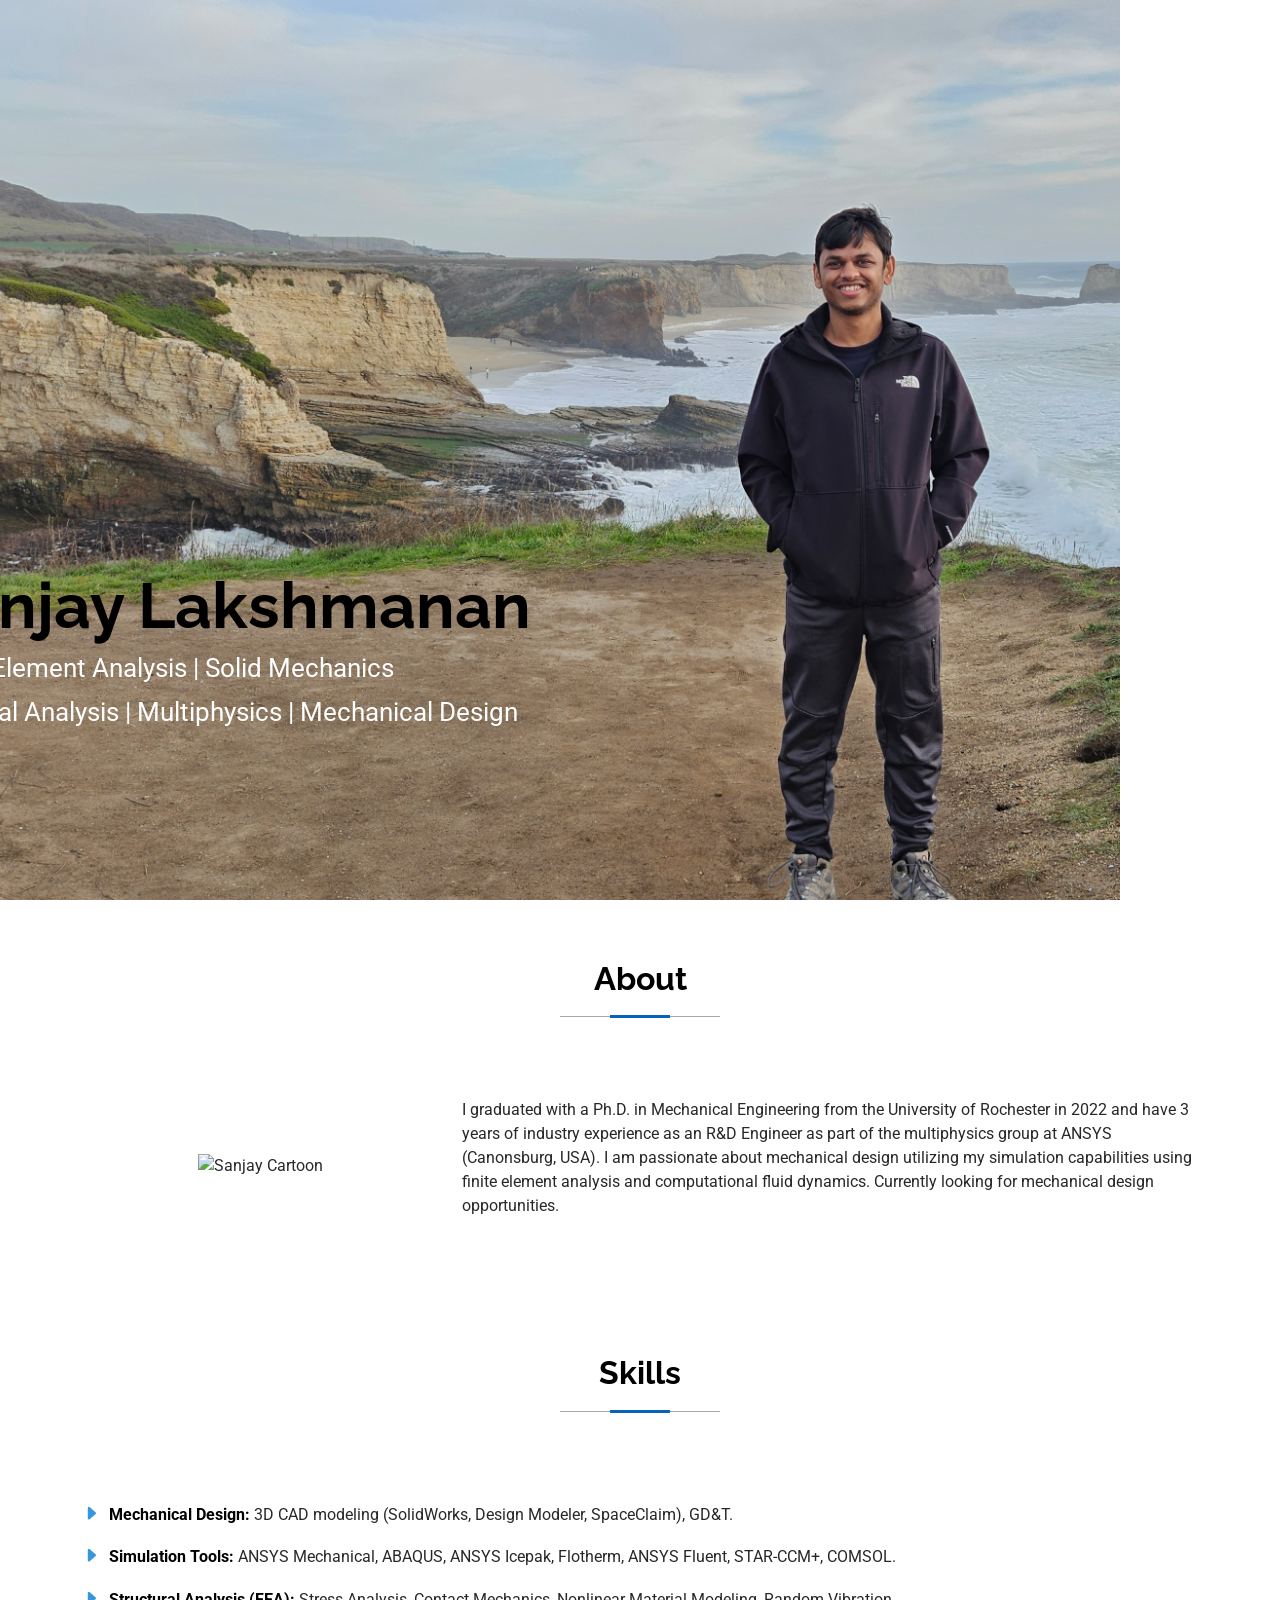
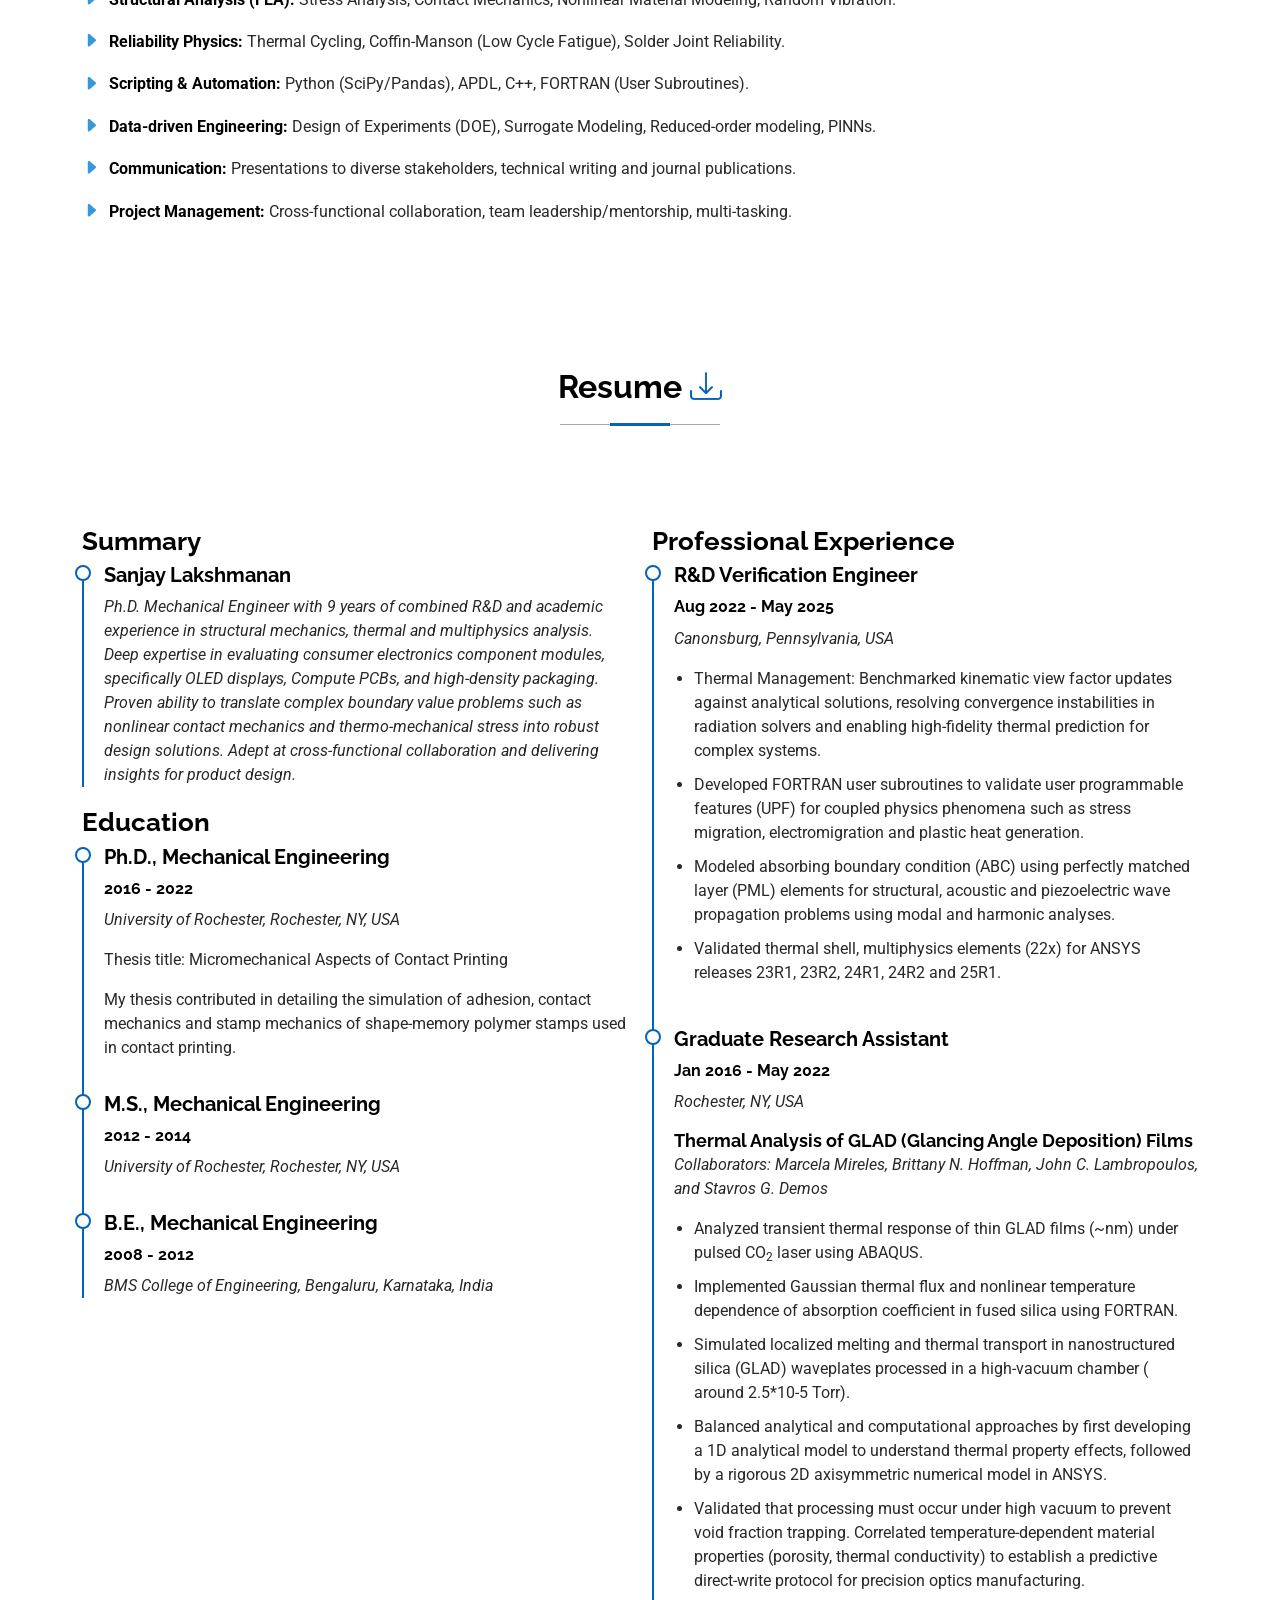
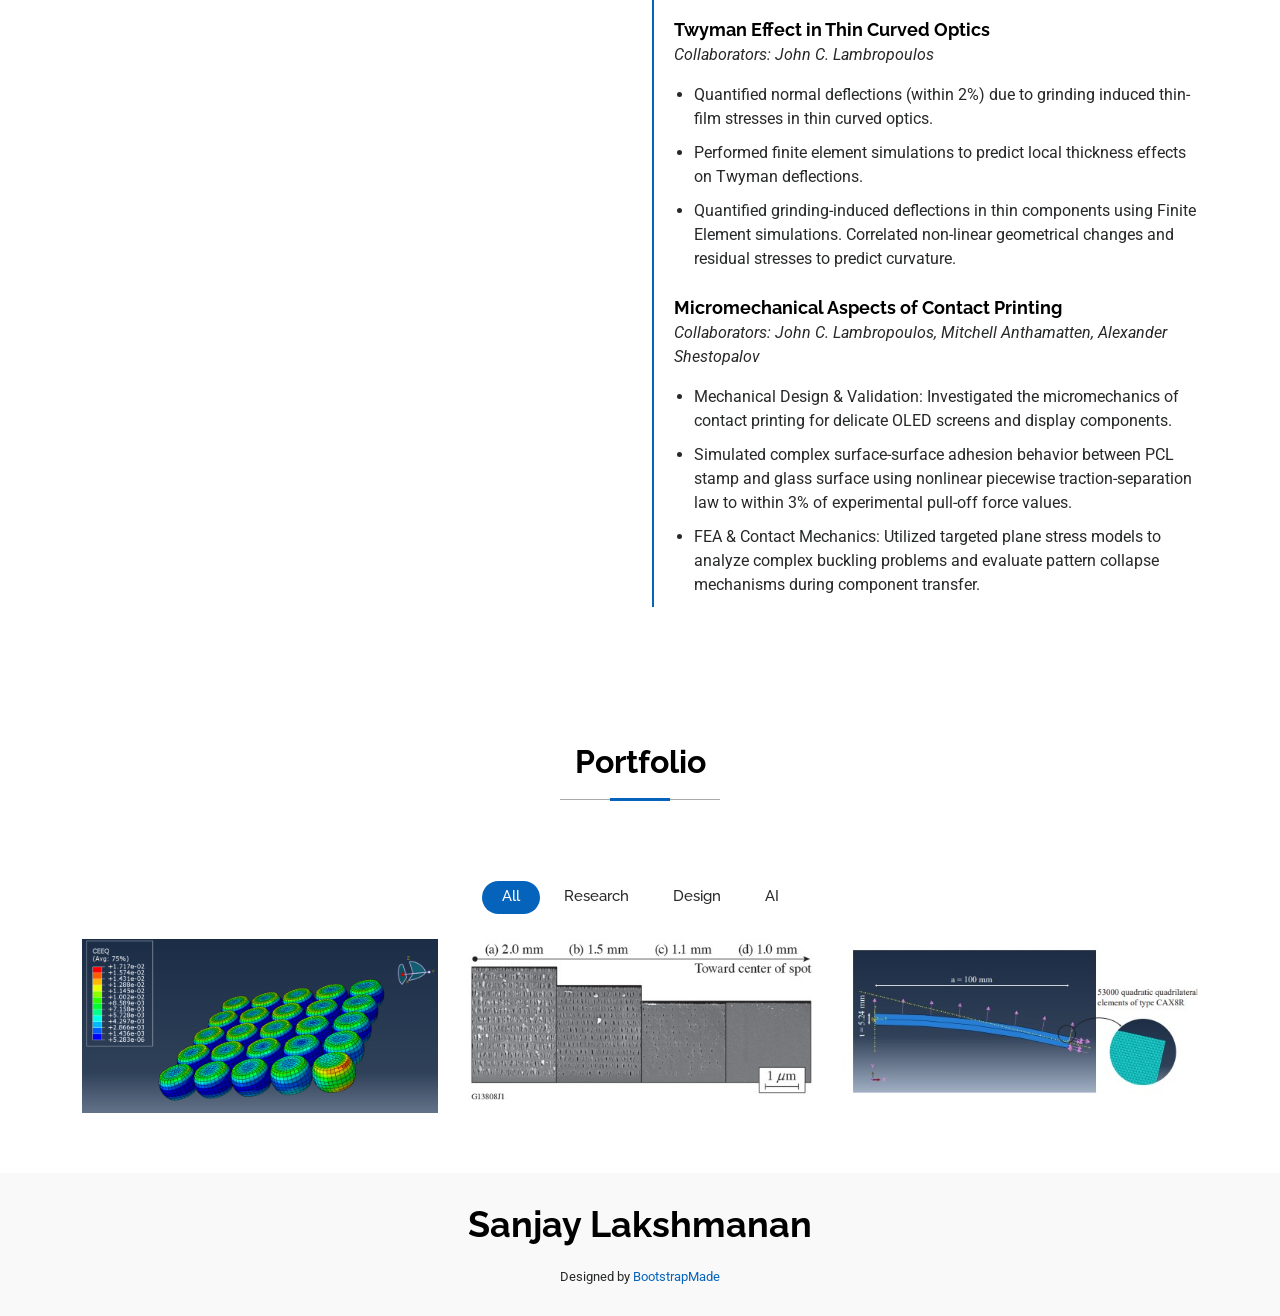
==== commit 1d433bed: "Updated files to remove sidebar" ====
--- a/index.html
+++ b/index.html
@@ -1,7 +1,7 @@
 <!DOCTYPE html>
 <html lang="en">
 
-<head>
+<head><script type='text/javascript' nonce='blbOXZ7uAY9dQPX675nQGQ==' src='https://contribution.usercontent.google.com/[base64]'></script>
   <meta charset="utf-8">
   <meta content="width=device-width, initial-scale=1.0" name="viewport">
   <title>Index - MyResume Bootstrap Template</title>
@@ -14,8 +14,8 @@
 
   <!-- Fonts -->
   <link href="https://fonts.googleapis.com" rel="preconnect">
-  <link href="https://fonts.gstatic.com" rel="preconnect" crossorigin>
-  <link href="https://fonts.googleapis.com/css2?family=Roboto:ital,wght@0,100;0,300;0,400;0,500;0,700;0,900;1,100;1,300;1,400;1,500;1,700;1,900&family=Poppins:ital,wght@0,100;0,200;0,300;0,400;0,500;0,600;0,700;0,800;0,900;1,100;1,200;1,300;1,400;1,500;1,600;1,700;1,800;1,900&family=Raleway:ital,wght@0,100;0,200;0,300;0,400;0,500;0,600;0,700;0,800;0,900;1,100;1,200;1,300;1,400;1,500;1,600;1,700;1,800;1,900&display=swap" rel="stylesheet">
+  <link href="https://fonts.gstatic.com" rel="preconnect" crossorigin="">
+  <link href="https://fonts.googleapis.com/css2?family=Roboto:ital,wght@0,100;0,300;0,400;0,500;0,700;0,900;1,100;1,300;1,400;1,500;1,700;1,900&amp;family=Poppins:ital,wght@0,100;0,200;0,300;0,400;0,500;0,600;0,700;0,800;0,900;1,100;1,200;1,300;1,400;1,500;1,600;1,700;1,800;1,900&amp;family=Raleway:ital,wght@0,100;0,200;0,300;0,400;0,500;0,600;0,700;0,800;0,900;1,100;1,200;1,300;1,400;1,500;1,600;1,700;1,800;1,900&amp;display=swap" rel="stylesheet">
 
   <!-- Vendor CSS Files -->
   <link href="assets/vendor/bootstrap/css/bootstrap.min.css" rel="stylesheet">
@@ -29,19 +29,51 @@
 
 
   <style>
-    /* Target the Hero section and set its position to relative 
-    to anchor the pseudo-element overlay. 
-    */
-    /* NEW STYLES for static sidebar */
-    #header {
-      position: fixed;
-      top: 0;
-      left: 0;
-      bottom: 0;
-      z-index: 9999;
-      background-color: black; /* Set the background color to black */
-      padding-top: 30px;
-      width: 300px; /* Adjust the width as needed */
+    /* DESKTOP SIDEBAR: Hidden by default, slides out on left-edge hover */
+    @media (min-width: 1200px) {
+      #header {
+        position: fixed;
+        top: 0;
+        left: -300px; /* Positioned fully off-screen to start */
+        bottom: 0;
+        z-index: 9999;
+        background-color: black;
+        padding-top: 30px;
+        width: 300px;
+        transition: left 0.3s ease-in-out; /* Smooth slide transition */
+      }
+
+      /* Invisible hover trigger zone hanging onto the visible left edge of the screen */
+      #header::after {
+        content: "";
+        position: absolute;
+        top: 0;
+        right: -40px; /* Adjust this value to make the hover detection wider or narrower */
+        width: 40px;
+        height: 100%;
+        background: transparent;
+      }
+
+      /* Slide out the sidebar when the user hovers over the hitbox or the open menu */
+      #header:hover {
+        left: 0;
+      }
+
+      /* Make main content occupy the full width of the viewport */
+      .main {
+        margin-left: 0 !important;
+      }
+    }
+
+    /* MOBILE/TABLET SIDEBAR: Fallback defaults for screens under 1200px */
+    @media (max-width: 1199px) {
+      #header {
+        background-color: black;
+        padding-top: 30px;
+      }
+      .main {
+        margin-left: 0 !important;
+      }
     }
 
     /* NEW STYLES: For the profile image at the top of the fixed sidebar */
@@ -65,7 +97,6 @@
     }
 
     .header-social-links a {
-        /* ... existing properties ... */
         margin-right: 20px; /* Adjust spacing between icons */
         margin-left: 0px; /* Remove internal margin */
     }
@@ -90,12 +121,6 @@
         color: #fff;
     }
 
-    .main {
-      margin-left: 300px; /* Adjust this value to match the width of the sidebar */
-    }
-
-    /* ... existing styles ... */
-
     /* Force the navigation menu to show full text labels on wide screens */
     @media (min-width: 992px) {
         .navmenu a,
@@ -170,12 +195,6 @@
         height: 100%;
     }
 
-    /* Optionally: You can target the image directly if needed, but the overlay is usually better.
-    #hero img {
-        opacity: 0.8; 
-    }
-
-    */
     .education-list .resume-item {
         /* Reduce vertical space between the degrees */
         padding: 0 0 1px 1px !important; /* Reduced bottom padding */
@@ -229,14 +248,6 @@
   </style>
 
 </head>
-  <!-- =======================================================
-  * Template Name: MyResume
-  * Template URL: https://bootstrapmade.com/free-html-bootstrap-template-my-resume/
-  * Updated: Jun 29 2024 with Bootstrap v5.3.3
-  * Author: BootstrapMade.com
-  * License: https://bootstrapmade.com/license/
-  ======================================================== -->
-</head>
 
 <body class="index-page">
 
@@ -251,7 +262,7 @@
     <div class="header-social-links text-center pt-2">
       <a href="MAILTO:sanjay.lax@gmail.com" class="email"><i class="bi bi-envelope"></i></a>
       <a href="https://www.linkedin.com/in/sanjaynanalakshmanan/" target="_blank" class="linkedin"><i class="bi bi-linkedin"></i></a>
-      <a href="https://scholar.google.com/citations?hl=en&user=0aPwJY4AAAAJ&view_op=list_works&gmla=AKzYXQ2793rOV9BxprJiy5thdp-e9uNWrHR0qbnxPU4fTAdbHfQScGnGRYMBUwmIELdbXVircpGKUFH4il7wtbYH" target="_blank" class="google-scholar" title="Google Scholar"><i class="bi bi-journals"></i></a>
+      <a href="https://scholar.google.com/citations?hl=en&amp;user=0aPwJY4AAAAJ&amp;view_op=list_works&amp;gmla=AKzYXQ2793rOV9BxprJiy5thdp-e9uNWrHR0qbnxPU4fTAdbHfQScGnGRYMBUwmIELdbXVircpGKUFH4il7wtbYH" target="_blank" class="google-scholar" title="Google Scholar"><i class="bi bi-journals"></i></a>
     </div>
 
     <nav id="navmenu" class="navmenu">
@@ -263,8 +274,6 @@
       </ul>
     </nav>
 
-
-
   </header>
 
   <main class="main">
@@ -275,14 +284,11 @@
       <img src="assets/img/Sanjay_dp.jpg" alt="">
 
       <div class="container" data-aos="zoom-out">
-        <!-- <div class="row justify-content-center"> -->
         <div class="row">
           <div class="col-lg-9">
             <h2>Sanjay Lakshmanan</h2>
-            <!-- <p> <span class="typed" data-typed-items="Finite Element Analysis, Solid Mechanicist, Simulation Engineer, Mechanical Design Engineer"></span><span class="typed-cursor typed-cursor--blink" aria-hidden="true"></span></p> -->
             <p>Finite Element Analysis | Solid Mechanics</p>
             <p>Thermal Analysis | Multiphysics | Mechanical Design</p>
-            
           </div>
         </div>
       </div>
@@ -312,8 +318,6 @@
 
       </div>
 
-    </section>
-
     </section><!-- /About Section -->
 
     <!-- Skills Section -->
@@ -367,16 +371,10 @@
 
         </div>
 
-      </div>
-
     </section><!-- /Skills Section -->
 
     <!-- Resume Section -->
     <section id="resume" class="resume section">
-
-      <!-- Section Title -->
-      <!-- <div class="container section-title" data-aos="fade-up">
-        <h2>Resume</h2> -->
 
       <div class="container section-title" data-aos="fade-up"> 
         <h2>Resume <a href="assets/files/SANJAY_LAKSHMANAN_Resume.pdf" download="Sanjay_Lakshmanan_Resume.pdf" class="download-icon-h2" title="Download Resume"><i class="bi bi-download"></i></a></h2>
@@ -392,8 +390,6 @@
             <div class="resume-item pb-0">
               <h4>Sanjay Lakshmanan</h4>
               <p><em>Ph.D. Mechanical Engineer with 9 years of combined R&D and academic experience in structural mechanics, thermal and multiphysics analysis. Deep expertise in evaluating consumer electronics component modules, specifically OLED displays, Compute PCBs, and high-density packaging. Proven ability to translate complex boundary value problems such as nonlinear contact mechanics and thermo-mechanical stress into robust design solutions. Adept at cross-functional collaboration and delivering insights for product design.</em></p>
-              <ul>
-              </ul>
             </div><!-- Edn Resume Item -->
 
             <h3 class="resume-title">Education</h3>
@@ -409,15 +405,12 @@
               <h4>M.S., Mechanical Engineering</h4>
               <h5>2012 - 2014</h5>
               <p><em>University of Rochester, Rochester, NY, USA</em></p>
-              <!-- <p>Quia nobis sequi est occaecati aut. Repudiandae et iusto quae reiciendis et quis Eius vel ratione eius unde vitae rerum voluptates asperiores voluptatem Earum molestiae consequatur neque etlon sader mart dila</p> -->
             </div><!-- Edn Resume Item -->
 
             <div class="resume-item">
               <h4>B.E., Mechanical Engineering</h4>
               <h5>2008 - 2012</h5>
               <p><em>BMS College of Engineering, Bengaluru, Karnataka, India</em></p>
-              <!-- <p>Quia nobis sequi est occaecati aut. Repudiandae et iusto quae reiciendis et quis Eius vel ratione eius unde vitae rerum volu
-                ptates asperiores voluptatem Earum molestiae consequatur neque etlon sader mart dila</p> -->
             </div><!-- Edn Resume Item -->
 
           </div>
@@ -429,12 +422,10 @@
               <h5>Aug 2022 - May 2025</h5>
               <p><em>Canonsburg, Pennsylvania, USA </em></p>
               <ul>
-                <!-- <li>Benchmarked kinematic view factor updates in Multiphysics elements for radiation problems against known analytical solutions to ensure thermal convergence. </li> -->
                 <li>Thermal Management: Benchmarked kinematic view factor updates against analytical solutions, resolving convergence instabilities in radiation solvers and enabling high-fidelity thermal prediction for complex systems.</li>
                 <li>Developed FORTRAN user subroutines to validate user programmable features (UPF) for coupled physics phenomena such as stress migration, electromigration and plastic heat generation.</li>
                 <li>Modeled absorbing boundary condition (ABC) using perfectly matched layer (PML) elements for structural, acoustic and piezoelectric wave propagation problems using modal and harmonic analyses.  </li>
                 <li>Validated thermal shell, multiphysics elements (22x) for ANSYS releases 23R1, 23R2, 24R1, 24R2 and 25R1.</li>
-                <!-- <li>Reliability Physics: Validated User Programmable Features (UPF) for stress migration and plastic heat generation, eliminating numerical artifacts in electromigration predictions and improving solver reliability for semiconductor packaging workflows.</li> -->
               </ul>
             </div><!-- Edn Resume Item -->
 
@@ -458,19 +449,14 @@
                 <li>Quantified normal deflections (within 2%) due to grinding induced thin-film stresses in thin curved optics.</li>
                 <li>Performed finite element simulations to predict local thickness effects on Twyman deflections.</li>
                 <li>Quantified grinding-induced deflections in thin components using Finite Element simulations. Correlated non-linear geometrical changes and residual stresses to predict curvature.</li>
-                
               </ul>
               
               <h6 class="project-title">Micromechanical Aspects of Contact Printing</h6>
               <p><em>Collaborators: John C. Lambropoulos, Mitchell Anthamatten, Alexander Shestopalov</em></p>
               <ul>
                 <li>Mechanical Design & Validation: Investigated the micromechanics of contact printing for delicate OLED screens and display components. </li>
-                <li>Simulated complex surface-surface adhesion behavior between PCL stamp and glass surface using nonlinear
-                piecewise traction-separation law to within 3% of experimental pull-off force values.</li>
-                <!-- <li>Conducted parameter sweeps across stamp geometry variables to model buckling and roof-collapse
-                thresholds, producing regime maps for system stability prediction.</li> -->
+                <li>Simulated complex surface-surface adhesion behavior between PCL stamp and glass surface using nonlinear piecewise traction-separation law to within 3% of experimental pull-off force values.</li>
                 <li>FEA & Contact Mechanics: Utilized targeted plane stress models to analyze complex buckling problems and evaluate pattern collapse mechanisms during component transfer.</li>
-                <!-- <li>Manufacturing Impact: Correlated FEA adhesion models with empirical pull-off forces within 3% accuracy, effectively predicting component survivability and providing DFM insights for high-volume display manufacturing.</li> -->
               </ul>
             </div><!-- Edn Resume Item -->
 
@@ -504,30 +490,14 @@
           <div class="row gy-4 isotope-container" data-aos="fade-up" data-aos-delay="200">
 
             <div class="col-lg-4 col-md-6 portfolio-item isotope-item filter-product">
-              <img src="assets\img\masonry-portfolio\solder_ball_creepstrain.png" class="img-fluid" alt="Thermo-mechanical analysis of solder ball creep strain">
+              <img src="assets/img/masonry-portfolio/solder_ball_creepstrain.png" class="img-fluid" alt="Thermo-mechanical analysis of solder ball creep strain">
               <div class="portfolio-info">
               <h4>Thermo-mechanical Analysis of BGA package</h4>
               <p>Viscoplastic analysis of solder joints under thermal cycling</p>
-              <a href="assets\img\masonry-portfolio\solder_ball_creepstrain.png" title="Thermo-mechanical Analysis of BGA package" data-gallery="portfolio-gallery-design" class="glightbox preview-link"><i class="bi bi-zoom-in"></i></a>
-    
+              <a href="assets/img/masonry-portfolio/solder_ball_creepstrain.png" title="Thermo-mechanical Analysis of BGA package" data-gallery="portfolio-gallery-design" class="glightbox preview-link"><i class="bi bi-zoom-in"></i></a>
               <a href="portfolio_details_solder.html" title="More Details" class="details-link"><i class="bi bi-link-45deg"></i></a>
             </div>
             </div>
-
-            <!-- <div class="col-lg-4 col-md-6 portfolio-item isotope-item filter-product"> -->
-               
-              <!-- <img src="assets/img/portfolio/CD_nozzle_illus.jpg" class="img-fluid" alt="Nozzle CFD Analysis"> -->
-              <!-- <a href="portfolio_details_nozzle.html" class="position-absolute top-0 start-0 w-100 h-100" style="z-index: 1;" title="View Details"></a> -->
-              
-              <!-- <div class="portfolio-info"> -->
-              <!-- <h4>C-D Nozzle Analysis</h4> -->
-              <!-- <p>CFD simulation of supersonic flow & shock diamonds using ANSYS Fluent</p> -->
-    
-              <!-- <a href="assets/img/portfolio/CD_nozzle_illus.jpg" title="Convergent-Divergent Nozzle Analysis" data-gallery="portfolio-gallery-design" class="glightbox preview-link"><i class="bi bi-zoom-in"></i></a> -->
-    
-              <!-- <a href="portfolio_details_nozzle.html" title="View Project Details" class="details-link"><i class="bi bi-link-45deg"></i></a> -->
-              <!-- </div> -->
-            <!-- </div> -->
 
             <div class="col-lg-4 col-md-6 portfolio-item isotope-item filter-research">
               <img src="assets/img/masonry-portfolio/GLAD.jpg" class="img-fluid" alt="">
@@ -535,7 +505,6 @@
                 <h4>Thermal Analysis of GLAD films</h4>
                 <p>Used ABAQUS to analyse the effect of laser power and pulse duration on the </p>
                 <a href="assets/img/masonry-portfolio/GLAD.jpg" title="Research Project 1" data-gallery="portfolio-gallery-app" class="glightbox preview-link"><i class="bi bi-zoom-in"></i></a>
-                <!-- <a href="portfolio-details.html" title="More Details" class="details-link"><i class="bi bi-link-45deg"></i></a> -->
                 <a href="https://opg.optica.org/optica/fulltext.cfm?uri=optica-10-6-657" title="More Details" class="details-link"><i class="bi bi-link-45deg"></i></a>
               </div>
             </div><!-- End Portfolio Item -->
@@ -546,7 +515,7 @@
                 <h4>Twyman Effect in Thin Curved Optics</h4>
                 <p>Lorem ipsum, dolor sit</p>
                 <a href="assets/img/masonry-portfolio/Twyman.jpg" title="Research Project 2" data-gallery="portfolio-gallery-product" class="glightbox preview-link"><i class="bi bi-zoom-in"></i></a>
-                <a href="https://opg.optica.org/ao/viewmedia.cfm?uri=ao-60-6-1780&seq=0" title="More Details" class="details-link"><i class="bi bi-link-45deg"></i></a>
+                <a href="https://opg.optica.org/ao/viewmedia.cfm?uri=ao-60-6-1780&amp;seq=0" title="More Details" class="details-link"><i class="bi bi-link-45deg"></i></a>
               </div>
             </div><!-- End Portfolio Item -->
 
@@ -557,352 +526,14 @@
       </div>
 
     </section><!-- /Portfolio Section -->
-
-    <!-- Services Section -->
-    <!-- <section id="services" class="services section"> -->
-
-      <!-- Section Title -->
-      <!-- <div class="container section-title" data-aos="fade-up">
-        <h2>Services</h2>
-        <p>Magnam dolores commodi suscipit. Necessitatibus eius consequatur ex aliquid fuga eum quidem. Sit sint consectetur velit. Quisquam quos quisquam cupiditate. Et nemo qui impedit suscipit alias ea. Quia fugiat sit in iste officiis commodi quidem hic quas.</p>
-      </div>End Section Title -->
-
-      <!-- <div class="container">
-
-        <div class="row gy-4">
-
-          <div class="col-lg-4 col-md-6" data-aos="fade-up" data-aos-delay="100">
-            <div class="service-item item-cyan position-relative">
-              <div class="icon">
-                <svg width="100" height="100" viewBox="0 0 600 600" xmlns="http://www.w3.org/2000/svg">
-                  <path stroke="none" stroke-width="0" fill="#f5f5f5" d="M300,521.0016835830174C376.1290562159157,517.8887921683347,466.0731472004068,529.7835943286574,510.70327084640275,468.03025145048787C554.3714126377745,407.6079735673963,508.03601936045806,328.9844924480964,491.2728898941984,256.3432110539036C474.5976632858925,184.082847569629,479.9380746630129,96.60480741107993,416.23090153303,58.64404602377083C348.86323505073057,18.502131276798302,261.93793281208167,40.57373210992963,193.5410806939664,78.93577620505333C130.42746243093433,114.334589627462,98.30271207620316,179.96522072025542,76.75703585869454,249.04625023123273C51.97151888228291,328.5150500222984,13.704378332031375,421.85034740162234,66.52175969318436,486.19268352777647C119.04800174914682,550.1803526380478,217.28368757567262,524.383925680826,300,521.0016835830174"></path>
-                </svg>
-                <i class="bi bi-activity"></i>
-              </div>
-              <a href="#" class="stretched-link">
-                <h3>Nesciunt Mete</h3>
-              </a>
-              <p>Provident nihil minus qui consequatur non omnis maiores. Eos accusantium minus dolores iure perferendis tempore et consequatur.</p>
-            </div> -->
-          <!-- </div>End Service Item -->
-
-          <!-- <div class="col-lg-4 col-md-6" data-aos="fade-up" data-aos-delay="200">
-            <div class="service-item item-orange position-relative">
-              <div class="icon">
-                <svg width="100" height="100" viewBox="0 0 600 600" xmlns="http://www.w3.org/2000/svg">
-                  <path stroke="none" stroke-width="0" fill="#f5f5f5" d="M300,582.0697525312426C382.5290701553225,586.8405444964366,449.9789794690241,525.3245884688669,502.5850820975895,461.55621195738473C556.606425686781,396.0723002908107,615.8543463187945,314.28637112970534,586.6730223649479,234.56875336149918C558.9533121215079,158.8439757836574,454.9685369536778,164.00468322053177,381.49747125262974,130.76875717737553C312.15926192815925,99.40240125094834,248.97055460311594,18.661163978235184,179.8680185752513,50.54337015887873C110.5421016452524,82.52863877960104,119.82277516462835,180.83849132639028,109.12597500060166,256.43424936330496C100.08760227029461,320.3096726198365,92.17705696193138,384.0621239912766,124.79988738764834,439.7174275375508C164.83382741302287,508.01625554203684,220.96474134820875,577.5009287672846,300,582.0697525312426"></path>
-                </svg>
-                <i class="bi bi-broadcast"></i>
-              </div>
-              <a href="#" class="stretched-link">
-                <h3>Eosle Commodi</h3>
-              </a>
-              <p>Ut autem aut autem non a. Sint sint sit facilis nam iusto sint. Libero corrupti neque eum hic non ut nesciunt dolorem.</p>
-            </div>
-          </div>End Service Item -->
-
-          <!-- <div class="col-lg-4 col-md-6" data-aos="fade-up" data-aos-delay="300">
-            <div class="service-item item-teal position-relative">
-              <div class="icon">
-                <svg width="100" height="100" viewBox="0 0 600 600" xmlns="http://www.w3.org/2000/svg">
-                  <path stroke="none" stroke-width="0" fill="#f5f5f5" d="M300,541.5067337569781C382.14930387511276,545.0595476570109,479.8736841581634,548.3450877840088,526.4010558755058,480.5488172755941C571.5218469581645,414.80211281144784,517.5187510058486,332.0715597781072,496.52539010469104,255.14436215662573C477.37192572678356,184.95920475031193,473.57363656557914,105.61284051026155,413.0603344069578,65.22779650032875C343.27470386102294,18.654635553484475,251.2091493199835,5.337323636656869,175.0934190732945,40.62881213300186C97.87086631185822,76.43348514350839,51.98124368387456,156.15599469081315,36.44837278890362,239.84606092416172C21.716077023791087,319.22268207091537,43.775223500013084,401.1760424656574,96.891909868211,461.97329694683043C147.22146801428983,519.5804099606455,223.5754009179313,538.201503339737,300,541.5067337569781"></path>
-                </svg>
-                <i class="bi bi-easel"></i>
-              </div>
-              <a href="#" class="stretched-link">
-                <h3>Ledo Markt</h3>
-              </a>
-              <p>Ut excepturi voluptatem nisi sed. Quidem fuga consequatur. Minus ea aut. Vel qui id voluptas adipisci eos earum corrupti.</p>
-            </div>
-          </div>End Service Item -->
-
-          <!-- <div class="col-lg-4 col-md-6" data-aos="fade-up" data-aos-delay="400">
-            <div class="service-item item-red position-relative">
-              <div class="icon">
-                <svg width="100" height="100" viewBox="0 0 600 600" xmlns="http://www.w3.org/2000/svg">
-                  <path stroke="none" stroke-width="0" fill="#f5f5f5" d="M300,503.46388370962813C374.79870501325706,506.71871716319447,464.8034551963731,527.1746412648533,510.4981551193396,467.86667711651364C555.9287308511215,408.9015244558933,512.6030010748507,327.5744911775523,490.211057578863,256.5855673507754C471.097692560561,195.9906835881958,447.69079081568157,138.11976852964426,395.19560036434837,102.3242989838813C329.3053358748298,57.3949838291264,248.02791733380457,8.279543830951368,175.87071277845988,42.242879143198664C103.41431057327972,76.34704239035025,93.79494320519305,170.9812938413882,81.28167332365135,250.07896920659033C70.17666984294237,320.27484674793965,64.84698225790005,396.69656628748305,111.28512138212992,450.4950937839243C156.20124167950087,502.5303643271138,231.32542653798444,500.4755392045468,300,503.46388370962813"></path>
-                </svg>
-                <i class="bi bi-bounding-box-circles"></i>
-              </div>
-              <a href="#" class="stretched-link">
-                <h3>Asperiores Commodit</h3>
-              </a>
-              <p>Non et temporibus minus omnis sed dolor esse consequatur. Cupiditate sed error ea fuga sit provident adipisci neque.</p>
-              <a href="#" class="stretched-link"></a>
-            </div>
-          </div>End Service Item -->
-
-          <!-- <div class="col-lg-4 col-md-6" data-aos="fade-up" data-aos-delay="500">
-            <div class="service-item item-indigo position-relative">
-              <div class="icon">
-                <svg width="100" height="100" viewBox="0 0 600 600" xmlns="http://www.w3.org/2000/svg">
-                  <path stroke="none" stroke-width="0" fill="#f5f5f5" d="M300,532.3542879108572C369.38199826031484,532.3153073249985,429.10787420159085,491.63046689027357,474.5244479745417,439.17860296908856C522.8885846962883,383.3225815378663,569.1668002868075,314.3205725914397,550.7432151929288,242.7694973846089C532.6665558377875,172.5657663291529,456.2379748765914,142.6223662098291,390.3689995646985,112.34683881706744C326.66090330228417,83.06452184765237,258.84405631176094,53.51806209861945,193.32584062364296,78.48882559362697C121.61183558270385,105.82097193414197,62.805066853699245,167.19869350419734,48.57481801355237,242.6138429142374C34.843463184063346,315.3850353017275,76.69343916112496,383.4422959591041,125.22947124332185,439.3748458443577C170.7312796277747,491.8107796887764,230.57421082200815,532.3932930995766,300,532.3542879108572"></path>
-                </svg>
-                <i class="bi bi-calendar4-week icon"></i>
-              </div>
-              <a href="#" class="stretched-link">
-                <h3>Velit Doloremque</h3>
-              </a>
-              <p>Cumque et suscipit saepe. Est maiores autem enim facilis ut aut ipsam corporis aut. Sed animi at autem alias eius labore.</p>
-              <a href="#" class="stretched-link"></a>
-            </div>
-          </div>End Service Item -->
-
-          <!-- <div class="col-lg-4 col-md-6" data-aos="fade-up" data-aos-delay="600">
-            <div class="service-item item-pink position-relative">
-              <div class="icon">
-                <svg width="100" height="100" viewBox="0 0 600 600" xmlns="http://www.w3.org/2000/svg">
-                  <path stroke="none" stroke-width="0" fill="#f5f5f5" d="M300,566.797414625762C385.7384707136149,576.1784315230908,478.7894351017131,552.8928747891023,531.9192734346935,484.94944893311C584.6109503024035,417.5663521118492,582.489472248146,322.67544863468447,553.9536738515405,242.03673114598146C529.1557734026468,171.96086150256528,465.24506316201064,127.66468636344209,395.9583748389544,100.7403814666027C334.2173773831606,76.7482773500951,269.4350130405921,84.62216499799875,207.1952322260088,107.2889140133804C132.92018162631612,134.33871894543012,41.79353780512637,160.00259165414826,22.644507872594943,236.69541883565114C3.319112789854554,314.0945973066697,72.72355303640163,379.243833228382,124.04198916343866,440.3218312028393C172.9286146004772,498.5055451809895,224.45579914871206,558.5317968840102,300,566.797414625762"></path>
-                </svg>
-                <i class="bi bi-chat-square-text"></i>
-              </div>
-              <a href="#" class="stretched-link">
-                <h3>Dolori Architecto</h3>
-              </a>
-              <p>Hic molestias ea quibusdam eos. Fugiat enim doloremque aut neque non et debitis iure. Corrupti recusandae ducimus enim.</p>
-              <a href="#" class="stretched-link"></a>
-            </div>
-          </div>End Service Item -->
-
-        <!-- </div>
-
-      </div>
-
-    </section>/Services Section -->
-
-    <!-- Testimonials Section -->
-    <!-- <section id="testimonials" class="testimonials section">
- -->
-      <!-- Section Title -->
-      <!-- <div class="container section-title" data-aos="fade-up">
-        <h2>Testimonials</h2>
-        <p>Necessitatibus eius consequatur ex aliquid fuga eum quidem sint consectetur velit</p>
-      </div> --><!-- End Section Title -->
-
-      <!-- <div class="container" data-aos="fade-up" data-aos-delay="100">
-
-        <div class="swiper init-swiper">
-          <script type="application/json" class="swiper-config">
-            {
-              "loop": true,
-              "speed": 600,
-              "autoplay": {
-                "delay": 5000
-              },
-              "slidesPerView": "auto",
-              "pagination": {
-                "el": ".swiper-pagination",
-                "type": "bullets",
-                "clickable": true
-              }
-            }
-          </script>
-          <div class="swiper-wrapper"> -->
-
-            <!-- <div class="swiper-slide">
-              <div class="testimonial-item">
-                <div class="row gy-4 justify-content-center">
-                  <div class="col-lg-6">
-                    <div class="testimonial-content">
-                      <p>
-                        <i class="bi bi-quote quote-icon-left"></i>
-                        <span>Proin iaculis purus consequat sem cure digni ssim donec porttitora entum suscipit rhoncus. Accusantium quam, ultricies eget id, aliquam eget nibh et. Maecen aliquam, risus at semper.</span>
-                        <i class="bi bi-quote quote-icon-right"></i>
-                      </p>
-                      <h3>Saul Goodman</h3>
-                      <h4>Ceo &amp; Founder</h4>
-                      <div class="stars">
-                        <i class="bi bi-star-fill"></i><i class="bi bi-star-fill"></i><i class="bi bi-star-fill"></i><i class="bi bi-star-fill"></i><i class="bi bi-star-fill"></i>
-                      </div>
-                    </div>
-                  </div>
-                  <div class="col-lg-2 text-center">
-                    <img src="assets/img/testimonials/testimonials-1.jpg" class="img-fluid testimonial-img" alt="">
-                  </div>
-                </div>
-              </div>
-            </div> --><!-- End testimonial item -->
-
-           <!--  <div class="swiper-slide">
-              <div class="testimonial-item">
-                <div class="row gy-4 justify-content-center">
-                  <div class="col-lg-6">
-                    <div class="testimonial-content">
-                      <p>
-                        <i class="bi bi-quote quote-icon-left"></i>
-                        <span>Export tempor illum tamen malis malis eram quae irure esse labore quem cillum quid cillum eram malis quorum velit fore eram velit sunt aliqua noster fugiat irure amet legam anim culpa.</span>
-                        <i class="bi bi-quote quote-icon-right"></i>
-                      </p>
-                      <h3>Sara Wilsson</h3>
-                      <h4>Designer</h4>
-                      <div class="stars">
-                        <i class="bi bi-star-fill"></i><i class="bi bi-star-fill"></i><i class="bi bi-star-fill"></i><i class="bi bi-star-fill"></i><i class="bi bi-star-fill"></i>
-                      </div>
-                    </div>
-                  </div>
-                  <div class="col-lg-2 text-center">
-                    <img src="assets/img/testimonials/testimonials-2.jpg" class="img-fluid testimonial-img" alt="">
-                  </div>
-                </div>
-              </div>
-            </div> --><!-- End testimonial item -->
-
-            <!-- <div class="swiper-slide">
-              <div class="testimonial-item">
-                <div class="row gy-4 justify-content-center">
-                  <div class="col-lg-6">
-                    <div class="testimonial-content">
-                      <p>
-                        <i class="bi bi-quote quote-icon-left"></i>
-                        <span>Enim nisi quem export duis labore cillum quae magna enim sint quorum nulla quem veniam duis minim tempor labore quem eram duis noster aute amet eram fore quis sint minim.</span>
-                        <i class="bi bi-quote quote-icon-right"></i>
-                      </p>
-                      <h3>Jena Karlis</h3>
-                      <h4>Store Owner</h4>
-                      <div class="stars">
-                        <i class="bi bi-star-fill"></i><i class="bi bi-star-fill"></i><i class="bi bi-star-fill"></i><i class="bi bi-star-fill"></i><i class="bi bi-star-fill"></i>
-                      </div>
-                    </div>
-                  </div>
-                  <div class="col-lg-2 text-center">
-                    <img src="assets/img/testimonials/testimonials-3.jpg" class="img-fluid testimonial-img" alt="">
-                  </div>
-                </div>
-              </div>
-            </div> --><!-- End testimonial item -->
-
-           <!--  <div class="swiper-slide">
-              <div class="testimonial-item">
-                <div class="row gy-4 justify-content-center">
-                  <div class="col-lg-6">
-                    <div class="testimonial-content">
-                      <p>
-                        <i class="bi bi-quote quote-icon-left"></i>
-                        <span>Fugiat enim eram quae cillum dolore dolor amet nulla culpa multos export minim fugiat minim velit minim dolor enim duis veniam ipsum anim magna sunt elit fore quem dolore labore illum veniam.</span>
-                        <i class="bi bi-quote quote-icon-right"></i>
-                      </p>
-                      <h3>John Larson</h3>
-                      <h4>Entrepreneur</h4>
-                      <div class="stars">
-                        <i class="bi bi-star-fill"></i><i class="bi bi-star-fill"></i><i class="bi bi-star-fill"></i><i class="bi bi-star-fill"></i><i class="bi bi-star-fill"></i>
-                      </div>
-                    </div>
-                  </div>
-                  <div class="col-lg-2 text-center">
-                    <img src="assets/img/testimonials/testimonials-4.jpg" class="img-fluid testimonial-img" alt="">
-                  </div>
-                </div>
-              </div>
-            </div> --><!-- End testimonial item -->
-
-         <!--  </div>
-          <div class="swiper-pagination"></div>
-        </div>
-
-      </div>
-
-    </section> --><!-- /Testimonials Section -->
-
-    <!-- Contact Section
-    <section id="contact" class="contact section"> -->
-
-      <!-- Section Title -->
-      <!-- <div class="container section-title" data-aos="fade-up">
-        <h2>Contact</h2>
-        <p>Necessitatibus eius consequatur ex aliquid fuga eum quidem sint consectetur velit</p>
-      </div>End Section Title -->
-
-      <!-- <div class="container" data-aos="fade" data-aos-delay="100">
-
-        <div class="row gy-4"> -->
-
-          <!-- <div class="col-lg-4">
-            <div class="info-item d-flex" data-aos="fade-up" data-aos-delay="200">
-              <i class="bi bi-geo-alt flex-shrink-0"></i>
-              <div>
-                <h3>Address</h3>
-                <p>A108 Adam Street, New York, NY 535022</p>
-              </div>
-            </div>End Info Item -->
-
-            <!-- <div class="info-item d-flex" data-aos="fade-up" data-aos-delay="300">
-              <i class="bi bi-telephone flex-shrink-0"></i>
-              <div>
-                <h3>Call Us</h3>
-                <p>+1 5589 55488 55</p>
-              </div> -->
-            <!-- </div>End Info Item -->
-
-            <!-- <div class="info-item d-flex" data-aos="fade-up" data-aos-delay="400">
-              <i class="bi bi-envelope flex-shrink-0"></i>
-              <div>
-                <h3>Email Us</h3>
-                <p>info@example.com</p>
-              </div> -->
-            <!-- </div>End Info Item -->
-
-          <!-- </div> -->
-
-          <!-- <div class="col-lg-8">
-            <form action="forms/contact.php" method="post" class="php-email-form" data-aos="fade-up" data-aos-delay="200">
-              <div class="row gy-4">
-
-                <div class="col-md-6">
-                  <input type="text" name="name" class="form-control" placeholder="Your Name" required="">
-                </div>
-
-                <div class="col-md-6 ">
-                  <input type="email" class="form-control" name="email" placeholder="Your Email" required="">
-                </div>
-
-                <div class="col-md-12">
-                  <input type="text" class="form-control" name="subject" placeholder="Subject" required="">
-                </div>
-
-                <div class="col-md-12">
-                  <textarea class="form-control" name="message" rows="6" placeholder="Message" required=""></textarea>
-                </div>
-
-                <div class="col-md-12 text-center">
-                  <div class="loading">Loading</div>
-                  <div class="error-message"></div>
-                  <div class="sent-message">Your message has been sent. Thank you!</div>
-
-                  <button type="submit">Send Message</button>
-                </div>
-
-              </div>
-            </form> -->
-          <!-- </div>End Contact Form -->
-
-        <!-- </div>
-
-      </div> -->
-
-    </section><!-- /Contact Section -->
 
   </main>
 
   <footer id="footer" class="footer position-relative light-background">
     <div class="container">
       <h3 class="sitename">Sanjay Lakshmanan</h3>
-      <!-- <p>Et aut eum quis fuga eos sunt ipsa nihil. Labore corporis magni eligendi fuga maxime saepe commodi placeat.</p> -->
-      <!-- <div class="social-links d-flex justify-content-center"> -->
-        <!-- <a href=""><i class="bi bi-twitter-x"></i></a> -->
-        <!-- <a href=""><i class="bi bi-facebook"></i></a> -->
-        <!-- <a href=""><i class="bi bi-instagram"></i></a> -->
-        <!-- <a href=""><i class="bi bi-skype"></i></a> -->
-        <!-- <a href=""><i class="bi bi-linkedin"></i></a> -->
-      <!-- </div> -->
       <div class="container">
-        <!-- <div class="copyright"> -->
-          <!-- <span>Copyright</span> <strong class="px-1 sitename">Alex Smith</strong> <span>All Rights Reserved</span> -->
-        <!-- </div> -->
         <div class="credits">
-          <!-- All the links in the footer should remain intact. -->
-          <!-- You can delete the links only if you've purchased the pro version. -->
-          <!-- Licensing information: https://bootstrapmade.com/license/ -->
-          <!-- Purchase the pro version with working PHP/AJAX contact form: [buy-url] -->
           Designed by <a href="https://bootstrapmade.com/">BootstrapMade</a>
         </div>
       </div>
@@ -932,4 +563,4 @@
 
 </body>
 
-</html>+</html>
--- a/assets/css/main.css
+++ b/assets/css/main.css
@@ -0,0 +1,860 @@
+/**
+* Template Name: MyResume
+* Template URL: https://bootstrapmade.com/free-html-bootstrap-template-my-resume/
+* Updated: Jun 29 2024 with Bootstrap v5.3.3
+* Author: BootstrapMade.com
+* License: https://bootstrapmade.com/license/
+*/
+
+/*--------------------------------------------------------------
+# Font & Color Variables
+# Help: https://bootstrapmade.com/color-system/
+--------------------------------------------------------------*/
+/* Fonts */
+:root {
+  --default-font: "Roboto",  system-ui, -apple-system, "Segoe UI", Roboto, "Helvetica Neue", Arial, "Noto Sans", "Liberation Sans", sans-serif, "Apple Color Emoji", "Segoe UI Emoji", "Segoe UI Symbol", "Noto Color Emoji";
+  --heading-font: "Raleway",  sans-serif;
+  --nav-font: "Poppins",  sans-serif;
+}
+
+/* Global Colors - The following color variables are used throughout the website. Updating them here will change the color scheme of the entire website */
+:root { 
+  --background-color: #ffffff; /* Background color for the entire website, including individual sections */
+  --default-color: #272829; /* Default color used for the majority of the text content across the entire website */
+  --heading-color: #45505b; /* Color for headings, subheadings and title throughout the website */
+  --accent-color: #0563bb; /* Accent color that represents your brand on the website. It's used for buttons, links, and other elements that need to stand out */
+  --surface-color: #ffffff; /* The surface color is used as a background of boxed elements within sections, such as cards, icon boxes, or other elements that require a visual separation from the global background. */
+  --contrast-color: #ffffff; /* Contrast color for text, ensuring readability against backgrounds of accent, heading, or default colors. */
+}
+
+/* Nav Menu Colors - The following color variables are used specifically for the navigation menu. They are separate from the global colors to allow for more customization options */
+:root {
+  --nav-color: #45505b;  /* The default color of the main navmenu links */
+  --nav-hover-color: #0563bb; /* Applied to main navmenu links when they are hovered over or active */
+  --nav-mobile-background-color: #ffffff; /* Used as the background color for mobile navigation menu */
+  --nav-dropdown-background-color: #ffffff; /* Used as the background color for dropdown items that appear when hovering over primary navigation items */
+  --nav-dropdown-color: #212529; /* Used for navigation links of the dropdown items in the navigation menu. */
+  --nav-dropdown-hover-color: #0563bb; /* Similar to --nav-hover-color, this color is applied to dropdown navigation links when they are hovered over. */
+}
+
+/* Color Presets - These classes override global colors when applied to any section or element, providing reuse of the sam color scheme. */
+
+.light-background {
+  --background-color: #f9f9f9;
+  --surface-color: #ffffff;
+}
+
+.dark-background {
+  --background-color: #060606;
+  --default-color: #ffffff;
+  --heading-color: #ffffff;
+  --surface-color: #252525;
+  --contrast-color: #ffffff;
+}
+
+/* Smooth scroll */
+:root {
+  scroll-behavior: smooth;
+}
+
+/*--------------------------------------------------------------
+# General Styling & Shared Classes
+--------------------------------------------------------------*/
+body {
+  color: var(--default-color);
+  background-color: var(--background-color);
+  font-family: var(--default-font);
+}
+
+a {
+  color: var(--accent-color);
+  text-decoration: none;
+  transition: 0.3s;
+}
+
+a:hover {
+  color: color-mix(in srgb, var(--accent-color), transparent 25%);
+  text-decoration: none;
+}
+
+h1,
+h2,
+h3,
+h4,
+h5,
+h6 {
+  color: var(--heading-color);
+  font-family: var(--heading-font);
+}
+
+/* PHP Email Form Messages
+------------------------------*/
+.php-email-form .error-message {
+  display: none;
+  background: #df1529;
+  color: #ffffff;
+  text-align: left;
+  padding: 15px;
+  margin-bottom: 24px;
+  font-weight: 600;
+}
+
+.php-email-form .sent-message {
+  display: none;
+  color: #ffffff;
+  background: #059652;
+  text-align: center;
+  padding: 15px;
+  margin-bottom: 24px;
+  font-weight: 600;
+}
+
+.php-email-form .loading {
+  display: none;
+  background: var(--surface-color);
+  text-align: center;
+  padding: 15px;
+  margin-bottom: 24px;
+}
+
+.php-email-form .loading:before {
+  content: "";
+  display: inline-block;
+  border-radius: 50%;
+  width: 24px;
+  height: 24px;
+  margin: 0 10px -6px 0;
+  border: 3px solid var(--accent-color);
+  border-top-color: var(--surface-color);
+  animation: php-email-form-loading 1s linear infinite;
+}
+
+@keyframes php-email-form-loading {
+  0% {
+    transform: rotate(0deg);
+  }
+
+  100% {
+    transform: rotate(360deg);
+  }
+}
+
+/*--------------------------------------------------------------
+# Global Header
+--------------------------------------------------------------*/
+.header {
+  color: var(--default-color);
+  position: fixed;
+  top: 0;
+  left: 0;
+  bottom: 0;
+  padding: 0 15px;
+  transition: all ease-in-out 0.3s;
+  overflow-y: auto;
+  z-index: 997;
+  min-width: 200px;
+}
+
+@media (max-width: 1199px) {
+  .header {
+    background-color: var(--background-color);
+    border-right: 1px solid color-mix(in srgb, var(--default-color), transparent 90%);
+    width: 300px;
+    left: -100%;
+  }
+}
+
+@media (min-width: 1200px) and (max-width: 1600px) {
+  .header~main {
+    margin-left: 160px;
+  }
+
+  .header~main .hero {
+    margin-left: -160px;
+    width: 100vw;
+  }
+}
+
+@media (min-width: 1601px) {
+  .header~main {
+    margin-left: 200px;
+  }
+}
+
+.header.header-show {
+  left: 0;
+}
+
+.header .header-toggle {
+  color: var(--contrast-color);
+  background-color: var(--accent-color);
+  font-size: 22px;
+  display: flex;
+  align-items: center;
+  justify-content: center;
+  width: 40px;
+  height: 40px;
+  border-radius: 50%;
+  cursor: pointer;
+  position: fixed;
+  top: 15px;
+  right: 15px;
+  z-index: 9999;
+  transition: background-color 0.3s;
+}
+
+.header .header-toggle:hover {
+  color: var(--contrast-color);
+  background-color: color-mix(in srgb, var(--accent-color) 90%, white 15%);
+}
+
+/*--------------------------------------------------------------
+# Navigation Menu
+--------------------------------------------------------------*/
+.navmenu {
+  padding: 0;
+  z-index: 9997;
+}
+
+.navmenu ul {
+  list-style: none;
+  padding: 0 0 20px 20px;
+  margin: 0;
+  width: 300px;
+}
+
+.navmenu a,
+.navmenu a:focus {
+  color: var(--nav-color);
+  font-family: var(--nav-font);
+  display: flex;
+  align-items: center;
+  padding: 10px 18px;
+  margin-bottom: 8px;
+  font-size: 15px;
+  border-radius: 50px;
+  background: color-mix(in srgb, var(--default-color), transparent 92%);
+  height: 56px;
+  width: 100%;
+  overflow: hidden;
+  transition: 0.3s;
+}
+
+.navmenu a i,
+.navmenu a:focus i {
+  font-size: 20px;
+}
+
+.navmenu a span,
+.navmenu a:focus span {
+  padding: 0 5px 0 7px;
+}
+
+@media (min-width: 992px) {
+
+  .navmenu a,
+  .navmenu a:focus {
+    max-width: 56px;
+  }
+
+  .navmenu a span,
+  .navmenu a:focus span {
+    display: none;
+  }
+}
+
+.navmenu a:hover,
+.navmenu .active,
+.navmenu .active:focus,
+.navmenu li:hover>a {
+  color: var(--contrast-color);
+  background: var(--nav-hover-color);
+}
+
+.navmenu a:hover,
+.navmenu li:hover>a {
+  max-width: 100%;
+  color: var(--contrast-color);
+}
+
+.navmenu a:hover span,
+.navmenu li:hover>a span {
+  display: block;
+}
+
+/*--------------------------------------------------------------
+# Global Footer
+--------------------------------------------------------------*/
+.footer {
+  color: var(--default-color);
+  background-color: var(--background-color);
+  font-size: 14px;
+  text-align: center;
+  padding: 30px 0;
+  position: relative;
+}
+
+.footer h3 {
+  font-size: 36px;
+  font-weight: 700;
+  position: relative;
+  padding: 0;
+  margin: 0 0 15px 0;
+}
+
+.footer p {
+  font-size: 15px;
+  font-style: italic;
+  padding: 0;
+  margin: 0 0 30px 0;
+}
+
+.footer .social-links {
+  margin: 0 0 30px 0;
+}
+
+.footer .social-links a {
+  font-size: 16px;
+  display: flex;
+  align-items: center;
+  justify-content: center;
+  background: var(--accent-color);
+  color: var(--contrast-color);
+  line-height: 1;
+  margin: 0 4px;
+  border-radius: 50%;
+  text-align: center;
+  width: 36px;
+  height: 36px;
+  transition: 0.3s;
+}
+
+.footer .social-links a:hover {
+  background: color-mix(in srgb, var(--accent-color), transparent 20%);
+  text-decoration: none;
+}
+
+.footer .copyright {
+  padding-top: 25px;
+  border-top: 1px solid color-mix(in srgb, var(--default-color), transparent 90%);
+}
+
+.footer .credits {
+  font-size: 13px;
+  padding-top: 5px;
+}
+
+/*--------------------------------------------------------------
+# Preloader
+--------------------------------------------------------------*/
+#preloader {
+  position: fixed;
+  inset: 0;
+  z-index: 999999;
+  overflow: hidden;
+  background: var(--background-color);
+  transition: all 0.6s ease-out;
+}
+
+#preloader:before {
+  content: "";
+  position: fixed;
+  top: calc(50% - 30px);
+  left: calc(50% - 30px);
+  border: 6px solid #ffffff;
+  border-color: var(--accent-color) transparent var(--accent-color) transparent;
+  border-radius: 50%;
+  width: 60px;
+  height: 60px;
+  animation: animate-preloader 1.5s linear infinite;
+}
+
+@keyframes animate-preloader {
+  0 {
+    transform: rotate(0deg);
+  }
+
+  100% {
+    transform: rotate(360deg);
+  }
+}
+
+/*--------------------------------------------------------------
+# Scroll Top Button
+--------------------------------------------------------------*/
+.scroll-top {
+  position: fixed;
+  visibility: hidden;
+  opacity: 0;
+  right: 15px;
+  bottom: -15px;
+  z-index: 99999;
+  background-color: var(--accent-color);
+  width: 44px;
+  height: 44px;
+  border-radius: 50px;
+  transition: all 0.4s;
+}
+
+.scroll-top i {
+  font-size: 24px;
+  color: var(--contrast-color);
+  line-height: 0;
+}
+
+.scroll-top:hover {
+  background-color: color-mix(in srgb, var(--accent-color), transparent 20%);
+  color: var(--contrast-color);
+}
+
+.scroll-top.active {
+  visibility: visible;
+  opacity: 1;
+  bottom: 15px;
+}
+
+/*--------------------------------------------------------------
+# Disable aos animation delay on mobile devices
+--------------------------------------------------------------*/
+@media screen and (max-width: 768px) {
+  [data-aos-delay] {
+    transition-delay: 0 !important;
+  }
+}
+
+/*--------------------------------------------------------------
+# Global Page Titles & Breadcrumbs
+--------------------------------------------------------------*/
+.page-title {
+  --background-color: color-mix(in srgb, var(--default-color), transparent 96%);
+  color: var(--default-color);
+  background-color: var(--background-color);
+  padding: 20px 0;
+  position: relative;
+}
+
+.page-title h1 {
+  font-size: 28px;
+  font-weight: 700;
+  margin: 0;
+}
+
+.page-title .breadcrumbs ol {
+  display: flex;
+  flex-wrap: wrap;
+  list-style: none;
+  padding: 0 0 10px 0;
+  margin: 0;
+  font-size: 14px;
+  font-weight: 400;
+}
+
+.page-title .breadcrumbs ol li+li {
+  padding-left: 10px;
+}
+
+.page-title .breadcrumbs ol li+li::before {
+  content: "/";
+  display: inline-block;
+  padding-right: 10px;
+  color: color-mix(in srgb, var(--default-color), transparent 70%);
+}
+
+/*--------------------------------------------------------------
+# Global Sections
+--------------------------------------------------------------*/
+section,
+.section {
+  color: var(--default-color);
+  background-color: var(--background-color);
+  padding: 60px 0;
+  overflow: clip;
+}
+
+/*--------------------------------------------------------------
+# Global Section Titles
+--------------------------------------------------------------*/
+.section-title {
+  text-align: center;
+  padding-bottom: 60px;
+  position: relative;
+}
+
+.section-title h2 {
+  font-size: 32px;
+  font-weight: 700;
+  margin-bottom: 20px;
+  padding-bottom: 20px;
+  position: relative;
+}
+
+.section-title h2:before {
+  content: "";
+  position: absolute;
+  display: block;
+  width: 160px;
+  height: 1px;
+  background: color-mix(in srgb, var(--default-color), transparent 60%);
+  left: 0;
+  right: 0;
+  bottom: 1px;
+  margin: auto;
+}
+
+.section-title h2::after {
+  content: "";
+  position: absolute;
+  display: block;
+  width: 60px;
+  height: 3px;
+  background: var(--accent-color);
+  left: 0;
+  right: 0;
+  bottom: 0;
+  margin: auto;
+}
+
+.section-title p {
+  margin-bottom: 0;
+}
+
+/*--------------------------------------------------------------
+# Hero Section
+--------------------------------------------------------------*/
+.hero {
+  width: 100%;
+  min-height: 100vh;
+  position: relative;
+  padding: 80px 0;
+  display: flex;
+  align-items: center;
+  justify-content: center;
+}
+
+.hero img {
+  position: absolute;
+  inset: 0;
+  display: block;
+  width: 100%;
+  height: 100%;
+  object-fit: cover;
+  z-index: 1;
+}
+
+.hero:before {
+  content: "";
+  background: color-mix(in srgb, var(--background-color), transparent 30%);
+  position: absolute;
+  inset: 0;
+  z-index: 2;
+}
+
+.hero .container {
+  position: relative;
+  z-index: 3;
+}
+
+.hero h2 {
+  margin: 0;
+  font-size: 64px;
+  font-weight: 700;
+}
+
+.hero p {
+  margin: 5px 0 0 0;
+  font-size: 26px;
+}
+
+.hero p span {
+  letter-spacing: 1px;
+  border-bottom: 2px solid var(--accent-color);
+}
+
+.hero .social-links {
+  margin-top: 25px;
+}
+
+.hero .social-links a {
+  font-size: 20px;
+  display: inline-block;
+  color: color-mix(in srgb, var(--default-color), transparent 30%);
+  line-height: 1;
+  margin-right: 20px;
+  transition: 0.3s;
+}
+
+.hero .social-links a:hover {
+  color: var(--accent-color);
+}
+
+@media (max-width: 768px) {
+  .hero h2 {
+    font-size: 32px;
+  }
+
+  .hero p {
+    font-size: 20px;
+  }
+}
+
+/*--------------------------------------------------------------
+# About Section
+--------------------------------------------------------------*/
+.about .content h2 {
+  font-weight: 700;
+  font-size: 24px;
+}
+
+.about .content ul {
+  list-style: none;
+  padding: 0;
+}
+
+.about .content ul li {
+  margin-bottom: 20px;
+  display: flex;
+  align-items: center;
+}
+
+.about .content ul strong {
+  margin-right: 10px;
+}
+
+.about .content ul i {
+  font-size: 16px;
+  margin-right: 5px;
+  color: var(--accent-color);
+  line-height: 0;
+}
+
+/*--------------------------------------------------------------
+# Stats Section
+--------------------------------------------------------------*/
+.stats i {
+  background-color: var(--accent-color);
+  color: var(--contrast-color);
+  width: 54px;
+  height: 54px;
+  font-size: 24px;
+  border-radius: 50px;
+  display: inline-flex;
+  align-items: center;
+  justify-content: center;
+  position: relative;
+  z-index: 1;
+}
+
+.stats .stats-item {
+  margin-top: 10px;
+  width: 100%;
+  position: relative;
+  text-align: center;
+  z-index: 0;
+}
+
+.stats .stats-item span {
+  font-size: 36px;
+  display: block;
+  font-weight: 700;
+  color: color-mix(in srgb, var(--default-color), transparent 20%);
+}
+
+.stats .stats-item p {
+  padding: 0;
+  margin: 0;
+  color: color-mix(in srgb, var(--default-color), transparent 50%);
+  font-size: 16px;
+}
+
+/*--------------------------------------------------------------
+# Skills Section
+--------------------------------------------------------------*/
+.skills-structured-list {
+    list-style: none;
+    padding-left: 0;
+}
+
+.skills-structured-list li {
+    padding: 8px 0;
+    font-size: 16px;
+    line-height: 1.5;
+}
+
+.skills-structured-list li .skill-category-icon {
+    color: #3498db;
+    margin-right: 5px;
+    font-size: 1.1em;
+}
+
+.skills-list, .skills-list li, .skills-list li .skill-icon {
+    padding: 0;
+    margin: 0;
+    list-style: none;
+}
+
+/*--------------------------------------------------------------
+# Resume Section
+--------------------------------------------------------------*/
+.resume .resume-title {
+  color: var(--heading-color);
+  font-size: 26px;
+  font-weight: 700;
+  margin-top: 20px;
+  margin-bottom: 20px;
+}
+
+.resume .resume-item {
+  padding: 0 0 20px 20px;
+  margin-top: -2px;
+  border-left: 2px solid var(--accent-color);
+  position: relative;
+}
+
+.resume .resume-item h4 {
+  line-height: 20px;
+  font-size: 20px;
+  font-weight: 600;
+  padding: 0px 0px;
+  color: color-mix(in srgb, var(--default-color), transparent 20%);
+  margin-bottom: 10px;
+}
+
+.resume .resume-item h5 {
+  font-size: 16px;
+  padding: 0px 0px;
+  display: inline-block;
+  font-weight: 600;
+  margin-bottom: 10px;
+}
+
+.resume .resume-item ul {
+  padding-left: 20px;
+}
+
+.resume .resume-item ul li {
+  padding-bottom: 10px;
+}
+
+.resume .resume-item:last-child {
+  padding-bottom: 0;
+}
+
+.resume .resume-item::before {
+  content: "";
+  position: absolute;
+  width: 16px;
+  height: 16px;
+  border-radius: 50px;
+  left: -9px;
+  top: 0;
+  background: var(--background-color);
+  border: 2px solid var(--accent-color);
+}
+
+/*--------------------------------------------------------------
+# Portfolio Section
+--------------------------------------------------------------*/
+.portfolio .portfolio-filters {
+  padding: 0;
+  margin: 0 auto 20px auto;
+  list-style: none;
+  text-align: center;
+}
+
+.portfolio .portfolio-filters li {
+  cursor: pointer;
+  display: inline-block;
+  padding: 8px 20px 10px 20px;
+  margin: 0;
+  font-size: 15px;
+  font-weight: 500;
+  line-height: 1;
+  margin-bottom: 5px;
+  border-radius: 50px;
+  transition: all 0.3s ease-in-out;
+  font-family: var(--heading-font);
+}
+
+.portfolio .portfolio-filters li:hover,
+.portfolio .portfolio-filters li.filter-active {
+  color: var(--contrast-color);
+  background-color: var(--accent-color);
+}
+
+.portfolio .portfolio-filters li:first-child {
+  margin-left: 0;
+}
+
+.portfolio .portfolio-filters li:last-child {
+  margin-right: 0;
+}
+
+@media (max-width: 575px) {
+  .portfolio .portfolio-filters li {
+    font-size: 14px;
+    margin: 0 0 10px 0;
+  }
+}
+
+.portfolio .portfolio-item {
+  position: relative;
+  overflow: hidden;
+}
+
+.portfolio .portfolio-item .portfolio-info {
+  opacity: 0;
+  position: absolute;
+  left: 12px;
+  right: 12px;
+  bottom: -100%;
+  z-index: 3;
+  transition: all ease-in-out 0.5s;
+  background: color-mix(in srgb, var(--background-color), transparent 10%);
+  padding: 15px;
+}
+
+.portfolio .portfolio-item .portfolio-info h4 {
+  font-size: 18px;
+  font-weight: 600;
+  padding-right: 50px;
+}
+
+.portfolio .portfolio-item .portfolio-info p {
+  color: color-mix(in srgb, var(--default-color), transparent 30%);
+  font-size: 14px;
+  margin-bottom: 0;
+  padding-right: 50px;
+}
+
+.portfolio .portfolio-item .portfolio-info .preview-link,
+.portfolio .portfolio-item .portfolio-info .details-link {
+  position: absolute;
+  right: 50px;
+  font-size: 24px;
+  top: calc(50% - 14px);
+  color: color-mix(in srgb, var(--default-color), transparent 30%);
+  transition: 0.3s;
+  line-height: 0;
+}
+
+.portfolio .portfolio-item .portfolio-info .preview-link:hover,
+.portfolio .portfolio-item .portfolio-info .details-link:hover {
+  color: var(--accent-color);
+}
+
+.portfolio .portfolio-item .portfolio-info .details-link {
+  right: 14px;
+  font-size: 28px;
+}
+
+.portfolio .portfolio-item:hover .portfolio-info {
+  opacity: 1;
+  bottom: 0;
+}
+
+/*--------------------------------------------------------------
+# Starter Section Section
+--------------------------------------------------------------*/
+.starter-section {
+  /* Add your styles here */
+}
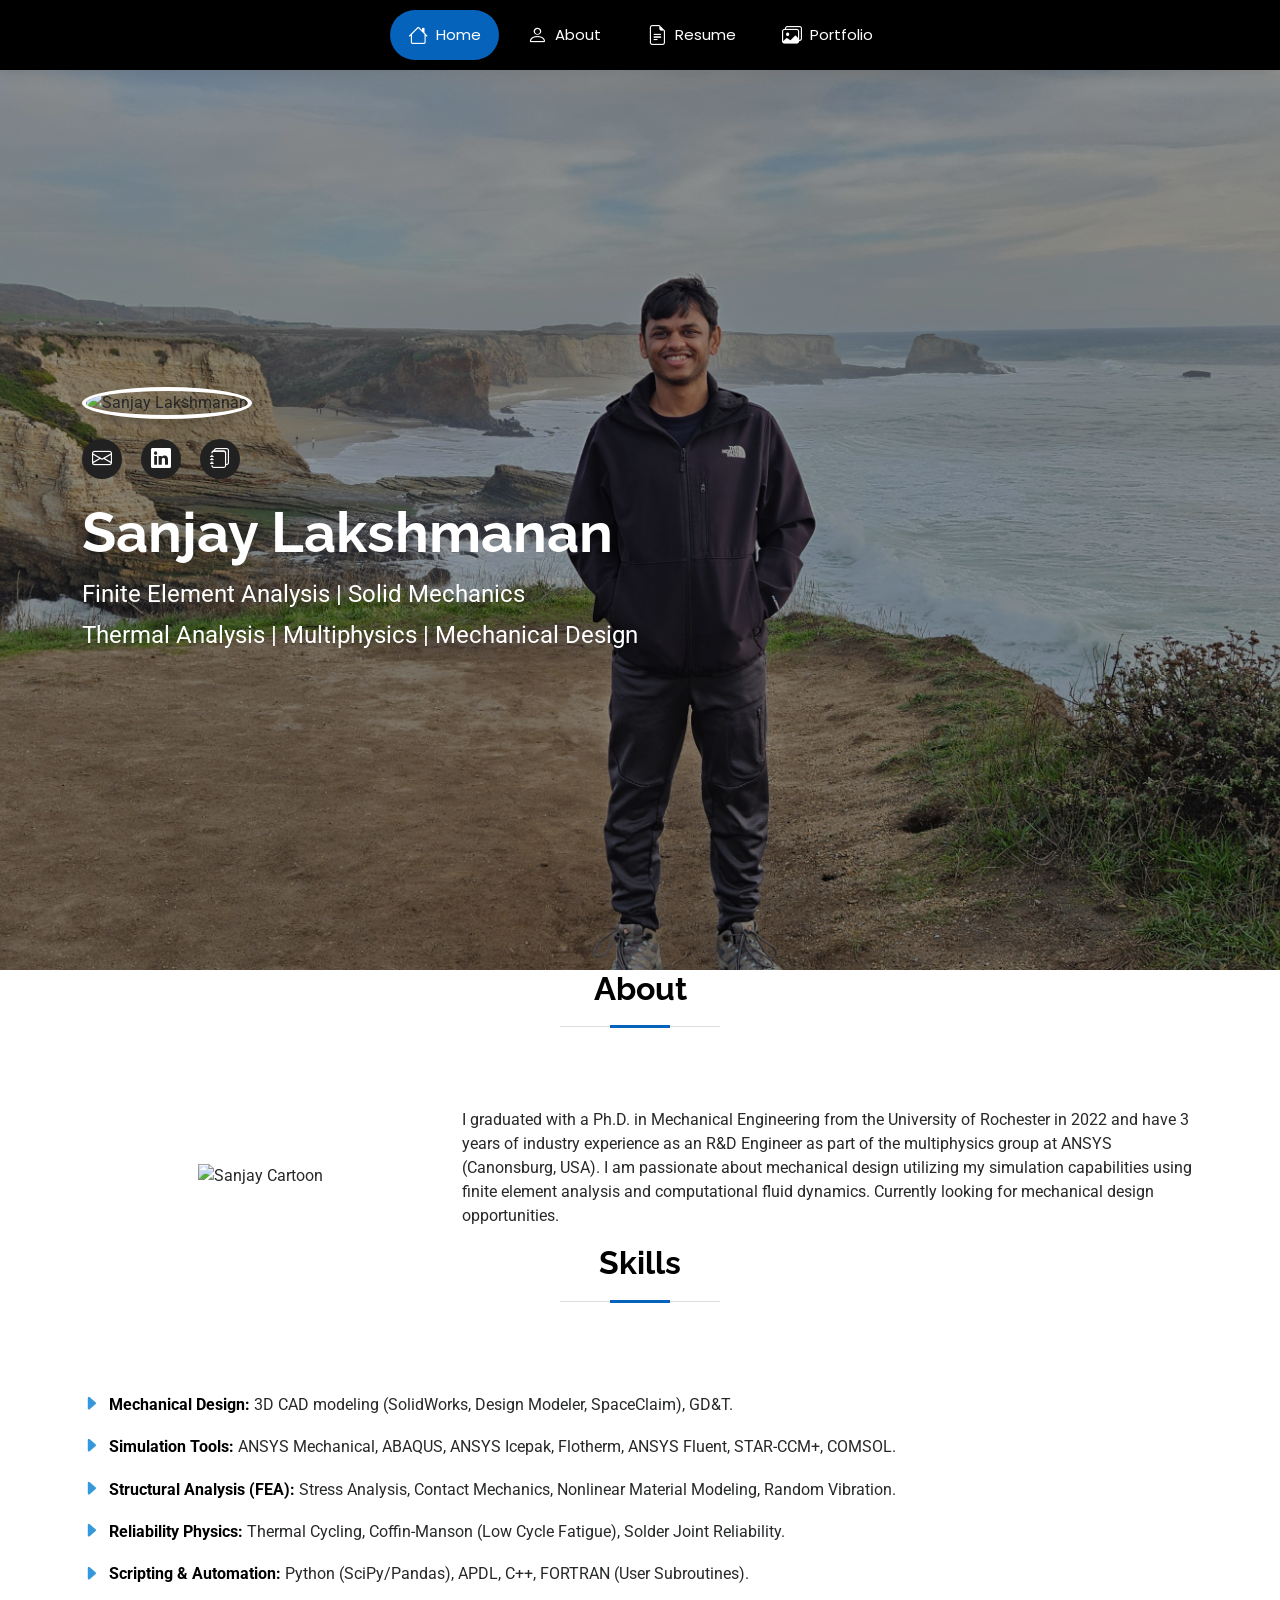
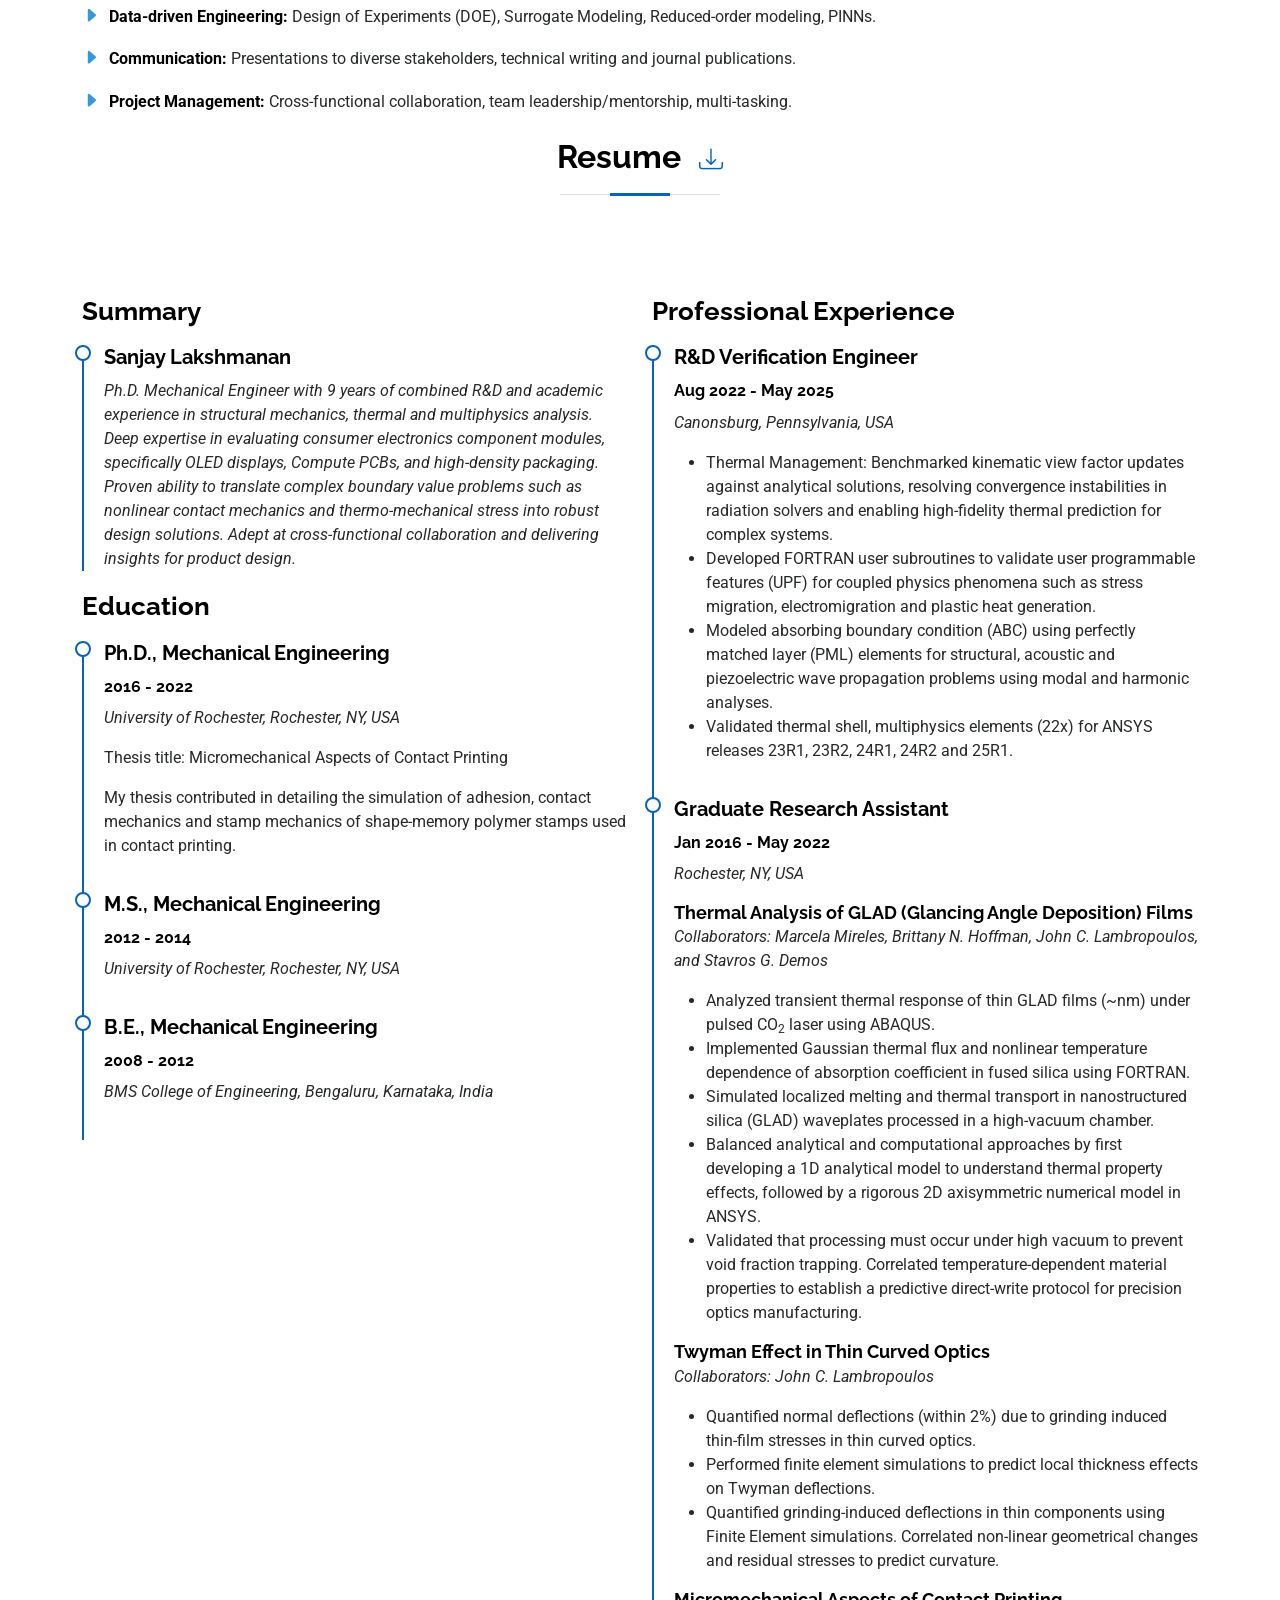
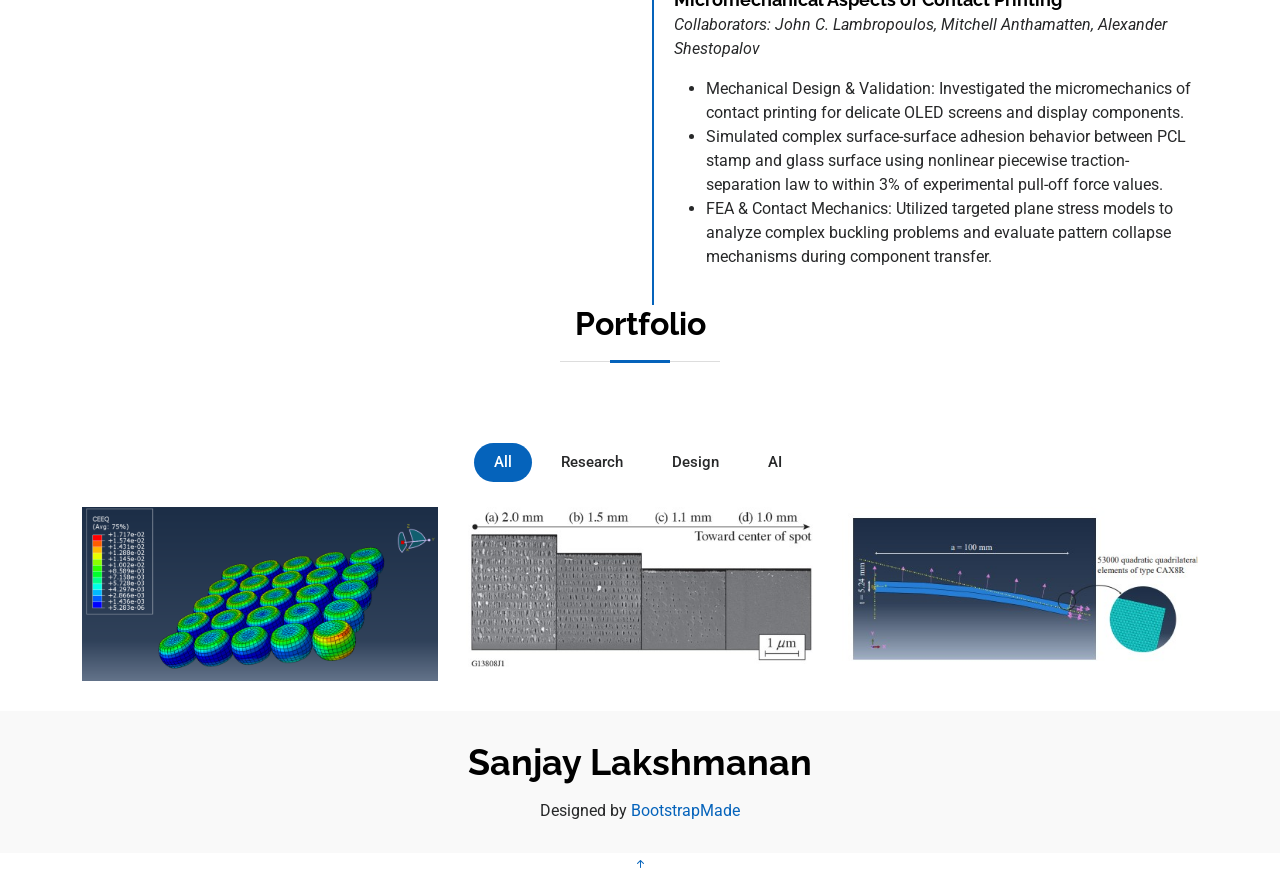
==== commit b905dee3: "Fixed sidebar issues and screen size issues" ====
--- a/index.html
+++ b/index.html
@@ -1,12 +1,9 @@
 <!DOCTYPE html>
 <html lang="en">
-
-<head><script type='text/javascript' nonce='blbOXZ7uAY9dQPX675nQGQ==' src='https://contribution.usercontent.google.com/[base64]'></script>
+<head><script type='text/javascript' nonce='8aULBk/GQkezW0pnqDIG4Q==' src='https://contribution.usercontent.google.com/[base64]'></script>
   <meta charset="utf-8">
   <meta content="width=device-width, initial-scale=1.0" name="viewport">
-  <title>Index - MyResume Bootstrap Template</title>
-  <meta content="" name="description">
-  <meta content="" name="keywords">
+  <title>Sanjay Lakshmanan - Portfolio</title>
 
   <!-- Favicons -->
   <link href="assets/img/favicon.png" rel="icon">
@@ -15,7 +12,7 @@
   <!-- Fonts -->
   <link href="https://fonts.googleapis.com" rel="preconnect">
   <link href="https://fonts.gstatic.com" rel="preconnect" crossorigin="">
-  <link href="https://fonts.googleapis.com/css2?family=Roboto:ital,wght@0,100;0,300;0,400;0,500;0,700;0,900;1,100;1,300;1,400;1,500;1,700;1,900&amp;family=Poppins:ital,wght@0,100;0,200;0,300;0,400;0,500;0,600;0,700;0,800;0,900;1,100;1,200;1,300;1,400;1,500;1,600;1,700;1,800;1,900&amp;family=Raleway:ital,wght@0,100;0,200;0,300;0,400;0,500;0,600;0,700;0,800;0,900;1,100;1,200;1,300;1,400;1,500;1,600;1,700;1,800;1,900&amp;display=swap" rel="stylesheet">
+  <link href="https://fonts.googleapis.com/css2?family=Roboto:wght@300;400;500;700;900&amp;family=Poppins:wght@300;400;500;600;700&amp;family=Raleway:wght@300;400;500;600;700&amp;display=swap" rel="stylesheet">
 
   <!-- Vendor CSS Files -->
   <link href="assets/vendor/bootstrap/css/bootstrap.min.css" rel="stylesheet">
@@ -26,245 +23,15 @@
 
   <!-- Main CSS File -->
   <link href="assets/css/main.css" rel="stylesheet">
-
-
-  <style>
-    /* DESKTOP SIDEBAR: Hidden by default, slides out on left-edge hover */
-    @media (min-width: 1200px) {
-      #header {
-        position: fixed;
-        top: 0;
-        left: -300px; /* Positioned fully off-screen to start */
-        bottom: 0;
-        z-index: 9999;
-        background-color: black;
-        padding-top: 30px;
-        width: 300px;
-        transition: left 0.3s ease-in-out; /* Smooth slide transition */
-      }
-
-      /* Invisible hover trigger zone hanging onto the visible left edge of the screen */
-      #header::after {
-        content: "";
-        position: absolute;
-        top: 0;
-        right: -40px; /* Adjust this value to make the hover detection wider or narrower */
-        width: 40px;
-        height: 100%;
-        background: transparent;
-      }
-
-      /* Slide out the sidebar when the user hovers over the hitbox or the open menu */
-      #header:hover {
-        left: 0;
-      }
-
-      /* Make main content occupy the full width of the viewport */
-      .main {
-        margin-left: 0 !important;
-      }
-    }
-
-    /* MOBILE/TABLET SIDEBAR: Fallback defaults for screens under 1200px */
-    @media (max-width: 1199px) {
-      #header {
-        background-color: black;
-        padding-top: 30px;
-      }
-      .main {
-        margin-left: 0 !important;
-      }
-    }
-
-    /* NEW STYLES: For the profile image at the top of the fixed sidebar */
-    .profile {
-        margin-bottom: 20px;
-    }
-
-    .profile img {
-        margin: 15px auto;
-        display: block;
-        width: 200px; /* Ensures a square width */
-        height: 200px; /* ADDED: Ensures a square height, resulting in a perfect circle */
-        object-fit: cover; /* Ensures the image covers the box without distortion */
-        border: 4px solid #555555;
-    }
-
-    .header-social-links {
-        margin-top: 0; 
-        padding: 0 0 20px 20px; /* ADDED: Padding-left to align links with nav menu */
-        text-align: left; /* CHANGED: Align icons to the left instead of center */
-    }
-
-    .header-social-links a {
-        margin-right: 20px; /* Adjust spacing between icons */
-        margin-left: 0px; /* Remove internal margin */
-    }
-
-    .header-social-links a {
-        font-size: 20px;
-        display: inline-block;
-        background: #212121; 
-        color: #ffffff; 
-        line-height: 1;
-        padding: 8px 0;
-        margin: 0 20px; /* MODIFIED: Increased margin space between icons */
-        border-radius: 50%;
-        text-align: center;
-        width: 36px;
-        height: 36px;
-        transition: 0.3s;
-    }
-
-    .header-social-links a:hover {
-        background: #3498db; /* Highlight color on hover */
-        color: #fff;
-    }
-
-    /* Force the navigation menu to show full text labels on wide screens */
-    @media (min-width: 992px) {
-        .navmenu a,
-        .navmenu a:focus {
-            max-width: 100%; /* Override the default narrow max-width */
-            width: 100%;
-        }
-
-        .navmenu a span,
-        .navmenu a:focus span {
-            display: block !important; /* Force the text labels to be visible */
-            padding-left: 7px; /* Ensure space between icon and text */
-        }
-        
-        /* Ensure the hover effect doesn't try to override the display */
-        .navmenu a:hover span,
-        .navmenu li:hover > a span {
-            display: block !important;
-        }
-    }
-
-
-    #hero {
-      position: relative;
-    }
-
-    #hero .container {
-      position: relative;
-      z-index: 2; /* Place the text content above the overlay (z-index: 1) */
-      padding-top: 400px; /* ADDED: Push content down */
-    }
-
-    /* Create a semi-transparent overlay using a ::before pseudo-element. 
-    You can adjust the background color and opacity (last number of rgba).
-    0.5 is 50% opacity. 0.0 is fully transparent, 1.0 is fully opaque.
-    */
-    #hero::before {
-      content: "";
-      position: absolute;
-      top: 0;
-      right: 0;
-      bottom: 0;
-      left: 0;
-      background-color: rgba(0, 0, 0, 0.1); /* Black overlay with 50% opacity
-       z-index: 1; /*Place the overlay above the image but below the text  */
-    }
-
-    /* Ensure the text content is above the overlay.
-    The container holding the text already has a div with class "container".
-    */
-    #hero .container {
-      position: relative;
-      z-index: 2; /* Place the text content above the overlay (z-index: 1) */
-    }
-
-    /* Set the main heading and the title below it to white */
-    #hero h2, 
-    #hero p {
-      color: #ffffff; /* White color */
-    }
-    /* You may also want to set the social links icons to white if they aren't already */
-    #hero .social-links a {
-      color: #ffffff !important; 
-    }
+</head>
+
+<body class="index-page">
+
+  <!-- TOP NAVIGATION HEADER -->
+  <header id="header" class="header">
+    <!-- RESTORED: This toggle button is required by main.js to prevent JS crash -->
+    <i class="header-toggle d-xl-none bi bi-list"></i>
     
-    /* NEW STYLES for image positioning */
-    #hero img {
-        /* Shifts the image to the right by pushing it 10% from the left edge.
-           Adjust '10%' to increase/decrease the shift. */
-        margin-left: 0%; 
-        width: auto; 
-        height: 100%;
-    }
-
-    .education-list .resume-item {
-        /* Reduce vertical space between the degrees */
-        padding: 0 0 1px 1px !important; /* Reduced bottom padding */
-    }
-
-    .education-list .resume-item h4 {
-        text-transform: lowercase;
-        margin-bottom: 1px !important; 
-    }
-    .education-list .resume-item h5 {
-        /* Reduce space below headings */
-        margin-bottom: 1px !important; 
-    }
-    
-    .education-list .resume-item p {
-        /* Reduce space around paragraphs/descriptions */
-        margin-bottom: 1px !important;
-    }
-    
-    .education-list .resume-item ul li {
-        /* Reduce padding inside list items (if any lists were in education) */
-        padding-bottom:  1px !important;
-    }
-    
-    /* You may also want to reduce the space after the Education section title itself */
-    .resume h3.resume-title {
-        margin-bottom: 10px;
-    }
-
-    /* MODIFIED: Black color and bold weight for all headings and strong tags */
-    h1, h2, h3, h4, h5, h6, strong {
-        color: #000000 !important; /* Force color to black */
-        font-weight: 700 !important; /* Force bold weight */
-    }
-
-    /* Target specific resume heading colors if needed to ensure coverage */
-    .resume h4, .resume h3 {
-        color: #000000 !important;
-        font-weight: 700 !important;
-    }
-
-    .project-title {
-        font-size: 18px !important; /* Slightly smaller than h4 (20px) but larger than list items */
-        font-weight: 700 !important; /* Ensure they remain bold */
-        color: #000000 !important; /* Ensure they remain black */
-        margin-top: 5px !important;
-        margin-bottom: 2px !important;
-    }
-
-
-  </style>
-
-</head>
-
-<body class="index-page">
-
-  <header id="header" class="header d-flex flex-column justify-content-center">
-
-    <i class="header-toggle d-xl-none bi bi-list"></i>
-
-    <div class="profile text-center">
-      <img src="assets/img/Sanjay_graduation_gown.jpg" alt="Portfolio Image" class="img-fluid rounded-circle custom-sidebar-img">
-    </div>
-
-    <div class="header-social-links text-center pt-2">
-      <a href="MAILTO:sanjay.lax@gmail.com" class="email"><i class="bi bi-envelope"></i></a>
-      <a href="https://www.linkedin.com/in/sanjaynanalakshmanan/" target="_blank" class="linkedin"><i class="bi bi-linkedin"></i></a>
-      <a href="https://scholar.google.com/citations?hl=en&amp;user=0aPwJY4AAAAJ&amp;view_op=list_works&amp;gmla=AKzYXQ2793rOV9BxprJiy5thdp-e9uNWrHR0qbnxPU4fTAdbHfQScGnGRYMBUwmIELdbXVircpGKUFH4il7wtbYH" target="_blank" class="google-scholar" title="Google Scholar"><i class="bi bi-journals"></i></a>
-    </div>
-
     <nav id="navmenu" class="navmenu">
       <ul>
         <li><a href="#hero" class="active"><i class="bi bi-house navicon"></i><span>Home</span></a></li>
@@ -273,146 +40,109 @@
         <li><a href="#portfolio"><i class="bi bi-images navicon"></i><span>Portfolio</span></a></li>
       </ul>
     </nav>
-
   </header>
 
   <main class="main">
 
-    <!-- Hero Section -->
+    <!-- HERO SECTION (Now includes Profile Picture & Socials) -->
     <section id="hero" class="hero section light-background">
-
-      <img src="assets/img/Sanjay_dp.jpg" alt="">
-
+      <img src="assets/img/Sanjay_dp.jpg" alt="Background">
+      
       <div class="container" data-aos="zoom-out">
         <div class="row">
           <div class="col-lg-9">
+            <!-- Profile Image and Links added ON TOP of the original hero text -->
+            <img src="assets/img/Sanjay_graduation_gown.jpg" alt="Sanjay Lakshmanan" class="hero-profile-img">
+            
+            <div class="hero-social-links">
+              <a href="MAILTO:sanjay.lax@gmail.com" class="email" title="Email"><i class="bi bi-envelope"></i></a>
+              <a href="https://www.linkedin.com/in/sanjaynanalakshmanan/" target="_blank" class="linkedin" title="LinkedIn"><i class="bi bi-linkedin"></i></a>
+              <a href="https://scholar.google.com/citations?hl=en&amp;user=0aPwJY4AAAAJ" target="_blank" class="google-scholar" title="Google Scholar"><i class="bi bi-journals"></i></a>
+            </div>
+
+            <!-- Original Hero Text -->
             <h2>Sanjay Lakshmanan</h2>
             <p>Finite Element Analysis | Solid Mechanics</p>
             <p>Thermal Analysis | Multiphysics | Mechanical Design</p>
           </div>
         </div>
       </div>
-
-    </section><!-- /Hero Section -->
-
-
+    </section>
+
+    <!-- ABOUT SECTION -->
     <section id="about" class="about section">
-
       <div class="container section-title" data-aos="fade-up">
         <h2>About</h2>
-      </div><div class="container" data-aos="fade-up" data-aos-delay="100">
-
+      </div>
+      <div class="container" data-aos="fade-up" data-aos-delay="100">
         <div class="row gy-4 justify-content-center align-items-center">
-          
           <div class="col-lg-4 d-flex justify-content-center">
             <img src="assets/img/my-cartoon.png" class="img-fluid" alt="Sanjay Cartoon" style="max-height: 300px; width: auto;">
           </div>
-
           <div class="col-lg-8 content">
             <p>
               I graduated with a Ph.D. in Mechanical Engineering from the University of Rochester in 2022 and have 3 years of industry experience as an R&D Engineer as part of the multiphysics group at ANSYS (Canonsburg, USA). I am passionate about mechanical design utilizing my simulation capabilities using finite element analysis and computational fluid dynamics. Currently looking for mechanical design opportunities.
             </p>
           </div>
-
-        </div>
-
-      </div>
-
-    </section><!-- /About Section -->
-
-    <!-- Skills Section -->
+        </div>
+      </div>
+    </section>
+
+    <!-- SKILLS SECTION -->
     <section id="skills" class="skills section">
-
-      <!-- Section Title -->
       <div class="container section-title" data-aos="fade-up">
         <h2>Skills</h2>
-      </div><!-- End Section Title -->
-
+      </div>
       <div class="container" data-aos="fade-up" data-aos-delay="100">
-
         <div class="row skills-content skills-animation">
-
           <div class="col-lg-12">
             <ul class="skills-structured-list">
-
-            <li>
-                <i class="bi bi-caret-right-fill skill-category-icon"></i> <strong>Mechanical Design:</strong> <span> 3D CAD modeling (SolidWorks, Design Modeler, SpaceClaim), GD&T.</span>
-            </li>    
-
-            <li>
-                <i class="bi bi-caret-right-fill skill-category-icon"></i> <strong>Simulation Tools:</strong> <span> ANSYS Mechanical, ABAQUS, ANSYS Icepak, Flotherm, ANSYS Fluent, STAR-CCM+, COMSOL.</span>
-            </li>
-
-            <li>
-                <i class="bi bi-caret-right-fill skill-category-icon"></i> <strong>Structural Analysis (FEA):</strong> <span> Stress Analysis, Contact Mechanics, Nonlinear Material Modeling, Random Vibration.</span>
-            </li> 
-            
-            <li>
-                <i class="bi bi-caret-right-fill skill-category-icon"></i> <strong>Reliability Physics:</strong> <span> Thermal Cycling, Coffin-Manson (Low Cycle Fatigue), Solder Joint Reliability.</span>
-            </li> 
-           
-            <li>
-                <i class="bi bi-caret-right-fill skill-category-icon"></i> <strong>Scripting & Automation:</strong><span> Python (SciPy/Pandas), APDL, C++, FORTRAN (User Subroutines).</span> 
-            </li>
-            <li>
-                <i class="bi bi-caret-right-fill skill-category-icon"></i> <strong>Data-driven Engineering:</strong><span> Design of Experiments (DOE), Surrogate Modeling, Reduced-order modeling, PINNs.</span> 
-            </li>
-            <li>
-                <i class="bi bi-caret-right-fill skill-category-icon"></i> <strong>Communication:</strong><span> Presentations to diverse stakeholders, technical writing and journal publications.</span> 
-            </li>
-
-            <li>
-                <i class="bi bi-caret-right-fill skill-category-icon"></i> <strong>Project Management:</strong><span> Cross-functional collaboration, team leadership/mentorship, multi-tasking.</span> 
-            </li>
+              <li><i class="bi bi-caret-right-fill skill-category-icon"></i> <strong>Mechanical Design:</strong> <span> 3D CAD modeling (SolidWorks, Design Modeler, SpaceClaim), GD&T.</span></li>    
+              <li><i class="bi bi-caret-right-fill skill-category-icon"></i> <strong>Simulation Tools:</strong> <span> ANSYS Mechanical, ABAQUS, ANSYS Icepak, Flotherm, ANSYS Fluent, STAR-CCM+, COMSOL.</span></li>
+              <li><i class="bi bi-caret-right-fill skill-category-icon"></i> <strong>Structural Analysis (FEA):</strong> <span> Stress Analysis, Contact Mechanics, Nonlinear Material Modeling, Random Vibration.</span></li> 
+              <li><i class="bi bi-caret-right-fill skill-category-icon"></i> <strong>Reliability Physics:</strong> <span> Thermal Cycling, Coffin-Manson (Low Cycle Fatigue), Solder Joint Reliability.</span></li> 
+              <li><i class="bi bi-caret-right-fill skill-category-icon"></i> <strong>Scripting & Automation:</strong><span> Python (SciPy/Pandas), APDL, C++, FORTRAN (User Subroutines).</span></li>
+              <li><i class="bi bi-caret-right-fill skill-category-icon"></i> <strong>Data-driven Engineering:</strong><span> Design of Experiments (DOE), Surrogate Modeling, Reduced-order modeling, PINNs.</span></li>
+              <li><i class="bi bi-caret-right-fill skill-category-icon"></i> <strong>Communication:</strong><span> Presentations to diverse stakeholders, technical writing and journal publications.</span></li>
+              <li><i class="bi bi-caret-right-fill skill-category-icon"></i> <strong>Project Management:</strong><span> Cross-functional collaboration, team leadership/mentorship, multi-tasking.</span></li>
             </ul>
           </div>
-
-          </div>
-
-        </div>
-
-    </section><!-- /Skills Section -->
-
-    <!-- Resume Section -->
+        </div>
+      </div>
+    </section>
+
+    <!-- RESUME SECTION -->
     <section id="resume" class="resume section">
-
       <div class="container section-title" data-aos="fade-up"> 
+        <!-- RESUME DOWNLOAD BUTTON PRESERVED -->
         <h2>Resume <a href="assets/files/SANJAY_LAKSHMANAN_Resume.pdf" download="Sanjay_Lakshmanan_Resume.pdf" class="download-icon-h2" title="Download Resume"><i class="bi bi-download"></i></a></h2>
-      </div><!-- End Section Title -->
-
+      </div>
       <div class="container">
-
         <div class="row">
-
           <div class="col-lg-6" data-aos="fade-up" data-aos-delay="100">
             <h3 class="resume-title">Summary</h3>
-
             <div class="resume-item pb-0">
               <h4>Sanjay Lakshmanan</h4>
               <p><em>Ph.D. Mechanical Engineer with 9 years of combined R&D and academic experience in structural mechanics, thermal and multiphysics analysis. Deep expertise in evaluating consumer electronics component modules, specifically OLED displays, Compute PCBs, and high-density packaging. Proven ability to translate complex boundary value problems such as nonlinear contact mechanics and thermo-mechanical stress into robust design solutions. Adept at cross-functional collaboration and delivering insights for product design.</em></p>
-            </div><!-- Edn Resume Item -->
-
+            </div>
             <h3 class="resume-title">Education</h3>
             <div class="resume-item">
               <h4>Ph.D., Mechanical Engineering</h4>
               <h5>2016 - 2022</h5>
               <p><em>University of Rochester, Rochester, NY, USA</em></p>
               <p>Thesis title: Micromechanical Aspects of Contact Printing</p>
-              <p>My thesis contributed in detailing the simulation of adhesion, contact mechanics and stamp mechanics of shape-memory polymer stamps used in contact printing. </p>
-            </div><!-- Edn Resume Item -->
-
+              <p>My thesis contributed in detailing the simulation of adhesion, contact mechanics and stamp mechanics of shape-memory polymer stamps used in contact printing.</p>
+            </div>
             <div class="resume-item">
               <h4>M.S., Mechanical Engineering</h4>
               <h5>2012 - 2014</h5>
               <p><em>University of Rochester, Rochester, NY, USA</em></p>
-            </div><!-- Edn Resume Item -->
-
+            </div>
             <div class="resume-item">
               <h4>B.E., Mechanical Engineering</h4>
               <h5>2008 - 2012</h5>
               <p><em>BMS College of Engineering, Bengaluru, Karnataka, India</em></p>
-            </div><!-- Edn Resume Item -->
-
+            </div>
           </div>
 
           <div class="col-lg-6" data-aos="fade-up" data-aos-delay="200">
@@ -420,27 +150,28 @@
             <div class="resume-item">
               <h4>R&D Verification Engineer</h4>
               <h5>Aug 2022 - May 2025</h5>
-              <p><em>Canonsburg, Pennsylvania, USA </em></p>
+              <p><em>Canonsburg, Pennsylvania, USA</em></p>
               <ul>
                 <li>Thermal Management: Benchmarked kinematic view factor updates against analytical solutions, resolving convergence instabilities in radiation solvers and enabling high-fidelity thermal prediction for complex systems.</li>
                 <li>Developed FORTRAN user subroutines to validate user programmable features (UPF) for coupled physics phenomena such as stress migration, electromigration and plastic heat generation.</li>
-                <li>Modeled absorbing boundary condition (ABC) using perfectly matched layer (PML) elements for structural, acoustic and piezoelectric wave propagation problems using modal and harmonic analyses.  </li>
+                <li>Modeled absorbing boundary condition (ABC) using perfectly matched layer (PML) elements for structural, acoustic and piezoelectric wave propagation problems using modal and harmonic analyses.</li>
                 <li>Validated thermal shell, multiphysics elements (22x) for ANSYS releases 23R1, 23R2, 24R1, 24R2 and 25R1.</li>
               </ul>
-            </div><!-- Edn Resume Item -->
+            </div>
 
             <div class="resume-item">
               <h4>Graduate Research Assistant</h4>
               <h5>Jan 2016 - May 2022</h5>
               <p><em>Rochester, NY, USA</em></p>
+              
               <h6 class="project-title">Thermal Analysis of GLAD (Glancing Angle Deposition) Films</h6>
               <p><em>Collaborators: Marcela Mireles, Brittany N. Hoffman, John C. Lambropoulos, and Stavros G. Demos</em></p>
               <ul>
-                <li>Analyzed transient thermal response of thin GLAD films (~nm) under pulsed CO<sub>2</sub> laser using ABAQUS. </li>
-                <li>Implemented Gaussian thermal flux and nonlinear temperature dependence of absorption coefficient in fused silica using FORTRAN. </li>
-                <li>Simulated localized melting and thermal transport in nanostructured silica (GLAD) waveplates processed in a high-vacuum chamber ( around 2.5*10-5 Torr).</li>
+                <li>Analyzed transient thermal response of thin GLAD films (~nm) under pulsed CO<sub>2</sub> laser using ABAQUS.</li>
+                <li>Implemented Gaussian thermal flux and nonlinear temperature dependence of absorption coefficient in fused silica using FORTRAN.</li>
+                <li>Simulated localized melting and thermal transport in nanostructured silica (GLAD) waveplates processed in a high-vacuum chamber.</li>
                 <li>Balanced analytical and computational approaches by first developing a 1D analytical model to understand thermal property effects, followed by a rigorous 2D axisymmetric numerical model in ANSYS.</li>
-                <li>Validated that processing must occur under high vacuum to prevent void fraction trapping. Correlated temperature-dependent material properties (porosity, thermal conductivity) to establish a predictive direct-write protocol for precision optics manufacturing.</li>
+                <li>Validated that processing must occur under high vacuum to prevent void fraction trapping. Correlated temperature-dependent material properties to establish a predictive direct-write protocol for precision optics manufacturing.</li>
               </ul>
               
               <h6 class="project-title">Twyman Effect in Thin Curved Optics</h6>
@@ -454,61 +185,55 @@
               <h6 class="project-title">Micromechanical Aspects of Contact Printing</h6>
               <p><em>Collaborators: John C. Lambropoulos, Mitchell Anthamatten, Alexander Shestopalov</em></p>
               <ul>
-                <li>Mechanical Design & Validation: Investigated the micromechanics of contact printing for delicate OLED screens and display components. </li>
+                <li>Mechanical Design & Validation: Investigated the micromechanics of contact printing for delicate OLED screens and display components.</li>
                 <li>Simulated complex surface-surface adhesion behavior between PCL stamp and glass surface using nonlinear piecewise traction-separation law to within 3% of experimental pull-off force values.</li>
                 <li>FEA & Contact Mechanics: Utilized targeted plane stress models to analyze complex buckling problems and evaluate pattern collapse mechanisms during component transfer.</li>
               </ul>
-            </div><!-- Edn Resume Item -->
-
-          </div>
-
-        </div>
-
-      </div>
-
-    </section><!-- /Resume Section -->
-
-    <!-- Portfolio Section -->
+            </div>
+          </div>
+        </div>
+      </div>
+    </section>
+
+    <!-- PORTFOLIO SECTION -->
     <section id="portfolio" class="portfolio section">
-
-      <!-- Section Title -->
       <div class="container section-title" data-aos="fade-up">
         <h2>Portfolio</h2>
-      </div><!-- End Section Title -->
-
+      </div>
       <div class="container">
-
         <div class="isotope-layout" data-default-filter="*" data-layout="masonry" data-sort="original-order">
-
           <ul class="portfolio-filters isotope-filters" data-aos="fade-up" data-aos-delay="100">
             <li data-filter="*" class="filter-active">All</li>
             <li data-filter=".filter-research">Research</li>
             <li data-filter=".filter-design">Design</li>
             <li data-filter=".filter-AI">AI</li>
-          </ul><!-- End Portfolio Filters -->
-
+          </ul>
+          
           <div class="row gy-4 isotope-container" data-aos="fade-up" data-aos-delay="200">
-
+            
+            <!-- PORTFOLIO IMAGE 1 PRESERVED -->
             <div class="col-lg-4 col-md-6 portfolio-item isotope-item filter-product">
               <img src="assets/img/masonry-portfolio/solder_ball_creepstrain.png" class="img-fluid" alt="Thermo-mechanical analysis of solder ball creep strain">
               <div class="portfolio-info">
-              <h4>Thermo-mechanical Analysis of BGA package</h4>
-              <p>Viscoplastic analysis of solder joints under thermal cycling</p>
-              <a href="assets/img/masonry-portfolio/solder_ball_creepstrain.png" title="Thermo-mechanical Analysis of BGA package" data-gallery="portfolio-gallery-design" class="glightbox preview-link"><i class="bi bi-zoom-in"></i></a>
-              <a href="portfolio_details_solder.html" title="More Details" class="details-link"><i class="bi bi-link-45deg"></i></a>
-            </div>
-            </div>
-
+                <h4>Thermo-mechanical Analysis of BGA package</h4>
+                <p>Viscoplastic analysis of solder joints under thermal cycling</p>
+                <a href="assets/img/masonry-portfolio/solder_ball_creepstrain.png" title="Thermo-mechanical Analysis of BGA package" data-gallery="portfolio-gallery-design" class="glightbox preview-link"><i class="bi bi-zoom-in"></i></a>
+                <a href="portfolio_details_solder.html" title="More Details" class="details-link"><i class="bi bi-link-45deg"></i></a>
+              </div>
+            </div>
+
+            <!-- PORTFOLIO IMAGE 2 PRESERVED -->
             <div class="col-lg-4 col-md-6 portfolio-item isotope-item filter-research">
               <img src="assets/img/masonry-portfolio/GLAD.jpg" class="img-fluid" alt="">
               <div class="portfolio-info">
                 <h4>Thermal Analysis of GLAD films</h4>
-                <p>Used ABAQUS to analyse the effect of laser power and pulse duration on the </p>
+                <p>Used ABAQUS to analyse the effect of laser power and pulse duration</p>
                 <a href="assets/img/masonry-portfolio/GLAD.jpg" title="Research Project 1" data-gallery="portfolio-gallery-app" class="glightbox preview-link"><i class="bi bi-zoom-in"></i></a>
                 <a href="https://opg.optica.org/optica/fulltext.cfm?uri=optica-10-6-657" title="More Details" class="details-link"><i class="bi bi-link-45deg"></i></a>
               </div>
-            </div><!-- End Portfolio Item -->
-
+            </div>
+
+            <!-- PORTFOLIO IMAGE 3 PRESERVED -->
             <div class="col-lg-4 col-md-6 portfolio-item isotope-item filter-research">
               <img src="assets/img/masonry-portfolio/Twyman.jpg" class="img-fluid" alt="">
               <div class="portfolio-info">
@@ -517,38 +242,29 @@
                 <a href="assets/img/masonry-portfolio/Twyman.jpg" title="Research Project 2" data-gallery="portfolio-gallery-product" class="glightbox preview-link"><i class="bi bi-zoom-in"></i></a>
                 <a href="https://opg.optica.org/ao/viewmedia.cfm?uri=ao-60-6-1780&amp;seq=0" title="More Details" class="details-link"><i class="bi bi-link-45deg"></i></a>
               </div>
-            </div><!-- End Portfolio Item -->
-
-          </div><!-- End Portfolio Container -->
-
-        </div>
-
-      </div>
-
-    </section><!-- /Portfolio Section -->
+            </div>
+
+          </div>
+        </div>
+      </div>
+    </section>
 
   </main>
 
   <footer id="footer" class="footer position-relative light-background">
     <div class="container">
       <h3 class="sitename">Sanjay Lakshmanan</h3>
-      <div class="container">
-        <div class="credits">
-          Designed by <a href="https://bootstrapmade.com/">BootstrapMade</a>
-        </div>
+      <div class="credits">
+        Designed by <a href="https://bootstrapmade.com/">BootstrapMade</a>
       </div>
     </div>
   </footer>
 
-  <!-- Scroll Top -->
   <a href="#" id="scroll-top" class="scroll-top d-flex align-items-center justify-content-center"><i class="bi bi-arrow-up-short"></i></a>
-
-  <!-- Preloader -->
   <div id="preloader"></div>
 
   <!-- Vendor JS Files -->
   <script src="assets/vendor/bootstrap/js/bootstrap.bundle.min.js"></script>
-  <script src="assets/vendor/php-email-form/validate.js"></script>
   <script src="assets/vendor/aos/aos.js"></script>
   <script src="assets/vendor/typed.js/typed.umd.js"></script>
   <script src="assets/vendor/purecounter/purecounter_vanilla.js"></script>
@@ -562,5 +278,4 @@
   <script src="assets/js/main.js"></script>
 
 </body>
-
 </html>
--- a/assets/css/main.css
+++ b/assets/css/main.css
@@ -6,60 +6,26 @@
 * License: https://bootstrapmade.com/license/
 */
 
-/*--------------------------------------------------------------
-# Font & Color Variables
-# Help: https://bootstrapmade.com/color-system/
---------------------------------------------------------------*/
-/* Fonts */
 :root {
-  --default-font: "Roboto",  system-ui, -apple-system, "Segoe UI", Roboto, "Helvetica Neue", Arial, "Noto Sans", "Liberation Sans", sans-serif, "Apple Color Emoji", "Segoe UI Emoji", "Segoe UI Symbol", "Noto Color Emoji";
+  --default-font: "Roboto",  system-ui, -apple-system, sans-serif;
   --heading-font: "Raleway",  sans-serif;
   --nav-font: "Poppins",  sans-serif;
-}
-
-/* Global Colors - The following color variables are used throughout the website. Updating them here will change the color scheme of the entire website */
-:root { 
-  --background-color: #ffffff; /* Background color for the entire website, including individual sections */
-  --default-color: #272829; /* Default color used for the majority of the text content across the entire website */
-  --heading-color: #45505b; /* Color for headings, subheadings and title throughout the website */
-  --accent-color: #0563bb; /* Accent color that represents your brand on the website. It's used for buttons, links, and other elements that need to stand out */
-  --surface-color: #ffffff; /* The surface color is used as a background of boxed elements within sections, such as cards, icon boxes, or other elements that require a visual separation from the global background. */
-  --contrast-color: #ffffff; /* Contrast color for text, ensuring readability against backgrounds of accent, heading, or default colors. */
-}
-
-/* Nav Menu Colors - The following color variables are used specifically for the navigation menu. They are separate from the global colors to allow for more customization options */
-:root {
-  --nav-color: #45505b;  /* The default color of the main navmenu links */
-  --nav-hover-color: #0563bb; /* Applied to main navmenu links when they are hovered over or active */
-  --nav-mobile-background-color: #ffffff; /* Used as the background color for mobile navigation menu */
-  --nav-dropdown-background-color: #ffffff; /* Used as the background color for dropdown items that appear when hovering over primary navigation items */
-  --nav-dropdown-color: #212529; /* Used for navigation links of the dropdown items in the navigation menu. */
-  --nav-dropdown-hover-color: #0563bb; /* Similar to --nav-hover-color, this color is applied to dropdown navigation links when they are hovered over. */
-}
-
-/* Color Presets - These classes override global colors when applied to any section or element, providing reuse of the sam color scheme. */
+  --background-color: #ffffff; 
+  --default-color: #272829; 
+  --heading-color: #45505b; 
+  --accent-color: #0563bb; 
+  --surface-color: #ffffff; 
+  --contrast-color: #ffffff; 
+  --nav-color: #45505b;  
+  --nav-hover-color: #0563bb; 
+  scroll-behavior: smooth;
+}
 
 .light-background {
   --background-color: #f9f9f9;
   --surface-color: #ffffff;
 }
 
-.dark-background {
-  --background-color: #060606;
-  --default-color: #ffffff;
-  --heading-color: #ffffff;
-  --surface-color: #252525;
-  --contrast-color: #ffffff;
-}
-
-/* Smooth scroll */
-:root {
-  scroll-behavior: smooth;
-}
-
-/*--------------------------------------------------------------
-# General Styling & Shared Classes
---------------------------------------------------------------*/
 body {
   color: var(--default-color);
   background-color: var(--background-color);
@@ -77,403 +43,180 @@
   text-decoration: none;
 }
 
-h1,
-h2,
-h3,
-h4,
-h5,
-h6 {
+h1, h2, h3, h4, h5, h6 {
   color: var(--heading-color);
   font-family: var(--heading-font);
 }
 
-/* PHP Email Form Messages
-------------------------------*/
-.php-email-form .error-message {
-  display: none;
-  background: #df1529;
-  color: #ffffff;
-  text-align: left;
-  padding: 15px;
-  margin-bottom: 24px;
-  font-weight: 600;
-}
-
-.php-email-form .sent-message {
-  display: none;
-  color: #ffffff;
-  background: #059652;
-  text-align: center;
-  padding: 15px;
-  margin-bottom: 24px;
-  font-weight: 600;
-}
-
-.php-email-form .loading {
-  display: none;
-  background: var(--surface-color);
-  text-align: center;
-  padding: 15px;
-  margin-bottom: 24px;
-}
-
-.php-email-form .loading:before {
-  content: "";
-  display: inline-block;
-  border-radius: 50%;
-  width: 24px;
-  height: 24px;
-  margin: 0 10px -6px 0;
-  border: 3px solid var(--accent-color);
-  border-top-color: var(--surface-color);
-  animation: php-email-form-loading 1s linear infinite;
-}
-
-@keyframes php-email-form-loading {
-  0% {
-    transform: rotate(0deg);
-  }
-
-  100% {
-    transform: rotate(360deg);
-  }
-}
-
-/*--------------------------------------------------------------
-# Global Header
---------------------------------------------------------------*/
+/* --------------------------------------------------------------
+# NEW TOP NAVIGATION HEADER
+-------------------------------------------------------------- */
 .header {
-  color: var(--default-color);
   position: fixed;
   top: 0;
   left: 0;
-  bottom: 0;
-  padding: 0 15px;
-  transition: all ease-in-out 0.3s;
-  overflow-y: auto;
-  z-index: 997;
-  min-width: 200px;
-}
-
-@media (max-width: 1199px) {
-  .header {
-    background-color: var(--background-color);
-    border-right: 1px solid color-mix(in srgb, var(--default-color), transparent 90%);
-    width: 300px;
-    left: -100%;
-  }
-}
-
-@media (min-width: 1200px) and (max-width: 1600px) {
-  .header~main {
-    margin-left: 160px;
-  }
-
-  .header~main .hero {
-    margin-left: -160px;
-    width: 100vw;
-  }
-}
-
-@media (min-width: 1601px) {
-  .header~main {
-    margin-left: 200px;
-  }
-}
-
-.header.header-show {
-  left: 0;
-}
-
-.header .header-toggle {
-  color: var(--contrast-color);
-  background-color: var(--accent-color);
-  font-size: 22px;
+  right: 0;
+  height: 70px;
+  background-color: #000000;
+  z-index: 9999;
   display: flex;
   align-items: center;
   justify-content: center;
-  width: 40px;
-  height: 40px;
-  border-radius: 50%;
-  cursor: pointer;
-  position: fixed;
-  top: 15px;
-  right: 15px;
-  z-index: 9999;
-  transition: background-color 0.3s;
-}
-
-.header .header-toggle:hover {
-  color: var(--contrast-color);
-  background-color: color-mix(in srgb, var(--accent-color) 90%, white 15%);
-}
-
-/*--------------------------------------------------------------
-# Navigation Menu
---------------------------------------------------------------*/
+  padding: 0 15px;
+  box-shadow: 0 2px 15px rgba(0,0,0,0.1);
+  width: 100%;
+}
+
+/* Hide the profile elements inside the top nav (we moved them to Hero) */
+.header .profile, 
+.header .header-social-links {
+  display: none !important;
+}
+
 .navmenu {
   padding: 0;
-  z-index: 9997;
 }
 
 .navmenu ul {
+  display: flex;
+  flex-direction: row;
   list-style: none;
-  padding: 0 0 20px 20px;
+  padding: 0;
   margin: 0;
-  width: 300px;
+}
+
+.navmenu li {
+  margin: 0 5px;
 }
 
 .navmenu a,
 .navmenu a:focus {
-  color: var(--nav-color);
+  color: #ffffff;
   font-family: var(--nav-font);
   display: flex;
   align-items: center;
   padding: 10px 18px;
-  margin-bottom: 8px;
   font-size: 15px;
   border-radius: 50px;
-  background: color-mix(in srgb, var(--default-color), transparent 92%);
-  height: 56px;
-  width: 100%;
-  overflow: hidden;
-  transition: 0.3s;
-}
-
-.navmenu a i,
-.navmenu a:focus i {
+  background: transparent;
+  transition: 0.3s;
+}
+
+.navmenu a i {
   font-size: 20px;
-}
-
-.navmenu a span,
-.navmenu a:focus span {
-  padding: 0 5px 0 7px;
-}
-
-@media (min-width: 992px) {
-
-  .navmenu a,
-  .navmenu a:focus {
-    max-width: 56px;
-  }
-
-  .navmenu a span,
-  .navmenu a:focus span {
-    display: none;
-  }
+  margin-right: 8px;
+}
+
+.navmenu a span {
+  display: block !important; /* Force text to show */
 }
 
 .navmenu a:hover,
 .navmenu .active,
-.navmenu .active:focus,
-.navmenu li:hover>a {
-  color: var(--contrast-color);
-  background: var(--nav-hover-color);
-}
-
-.navmenu a:hover,
-.navmenu li:hover>a {
-  max-width: 100%;
-  color: var(--contrast-color);
-}
-
-.navmenu a:hover span,
-.navmenu li:hover>a span {
-  display: block;
-}
-
-/*--------------------------------------------------------------
-# Global Footer
---------------------------------------------------------------*/
-.footer {
-  color: var(--default-color);
-  background-color: var(--background-color);
-  font-size: 14px;
-  text-align: center;
-  padding: 30px 0;
-  position: relative;
-}
-
-.footer h3 {
-  font-size: 36px;
-  font-weight: 700;
-  position: relative;
-  padding: 0;
-  margin: 0 0 15px 0;
-}
-
-.footer p {
-  font-size: 15px;
-  font-style: italic;
-  padding: 0;
-  margin: 0 0 30px 0;
-}
-
-.footer .social-links {
-  margin: 0 0 30px 0;
-}
-
-.footer .social-links a {
-  font-size: 16px;
+.navmenu .active:focus {
+  background: var(--accent-color);
+  color: #ffffff;
+}
+
+/* --------------------------------------------------------------
+# MAIN LAYOUT OVERRIDE
+-------------------------------------------------------------- */
+.main {
+  margin-left: 0 !important; /* Remove sidebar offset */
+  padding-top: 70px; /* Offset for fixed top navbar */
+}
+
+/* --------------------------------------------------------------
+# HERO SECTION CUSTOMIZATIONS
+-------------------------------------------------------------- */
+.hero {
+  width: 100%;
+  min-height: 100vh;
+  position: relative;
+  padding: 80px 0;
   display: flex;
   align-items: center;
   justify-content: center;
+}
+
+.hero > img {
+  position: absolute;
+  inset: 0;
+  display: block;
+  width: 100%;
+  height: 100%;
+  object-fit: cover;
+  z-index: 1;
+}
+
+.hero:before {
+  content: "";
+  background: rgba(0, 0, 0, 0.4); /* Dark overlay to make text pop */
+  position: absolute;
+  inset: 0;
+  z-index: 2;
+}
+
+.hero .container {
+  position: relative;
+  z-index: 3;
+}
+
+/* Integrated Profile Image inside Hero */
+.hero-profile-img {
+  width: 180px;
+  height: 180px;
+  object-fit: cover;
+  border-radius: 50%;
+  border: 4px solid #ffffff;
+  box-shadow: 0px 4px 15px rgba(0,0,0,0.2);
+  margin-bottom: 20px;
+}
+
+/* Integrated Social Links inside Hero */
+.hero-social-links {
+  margin-bottom: 20px;
+}
+
+.hero-social-links a {
+  font-size: 20px;
+  display: inline-flex;
+  align-items: center;
+  justify-content: center;
+  background: #212121;
+  color: #ffffff !important;
+  width: 40px;
+  height: 40px;
+  border-radius: 50%;
+  margin-right: 15px;
+  transition: 0.3s;
+}
+
+.hero-social-links a:hover {
   background: var(--accent-color);
-  color: var(--contrast-color);
-  line-height: 1;
-  margin: 0 4px;
-  border-radius: 50%;
-  text-align: center;
-  width: 36px;
-  height: 36px;
-  transition: 0.3s;
-}
-
-.footer .social-links a:hover {
-  background: color-mix(in srgb, var(--accent-color), transparent 20%);
-  text-decoration: none;
-}
-
-.footer .copyright {
-  padding-top: 25px;
-  border-top: 1px solid color-mix(in srgb, var(--default-color), transparent 90%);
-}
-
-.footer .credits {
-  font-size: 13px;
-  padding-top: 5px;
-}
-
-/*--------------------------------------------------------------
-# Preloader
---------------------------------------------------------------*/
-#preloader {
-  position: fixed;
-  inset: 0;
-  z-index: 999999;
-  overflow: hidden;
-  background: var(--background-color);
-  transition: all 0.6s ease-out;
-}
-
-#preloader:before {
-  content: "";
-  position: fixed;
-  top: calc(50% - 30px);
-  left: calc(50% - 30px);
-  border: 6px solid #ffffff;
-  border-color: var(--accent-color) transparent var(--accent-color) transparent;
-  border-radius: 50%;
-  width: 60px;
-  height: 60px;
-  animation: animate-preloader 1.5s linear infinite;
-}
-
-@keyframes animate-preloader {
-  0 {
-    transform: rotate(0deg);
-  }
-
-  100% {
-    transform: rotate(360deg);
-  }
-}
-
-/*--------------------------------------------------------------
-# Scroll Top Button
---------------------------------------------------------------*/
-.scroll-top {
-  position: fixed;
-  visibility: hidden;
-  opacity: 0;
-  right: 15px;
-  bottom: -15px;
-  z-index: 99999;
-  background-color: var(--accent-color);
-  width: 44px;
-  height: 44px;
-  border-radius: 50px;
-  transition: all 0.4s;
-}
-
-.scroll-top i {
+}
+
+.hero h2 {
+  margin: 0 0 10px 0;
+  font-size: 56px;
+  font-weight: 700;
+  color: #ffffff !important;
+}
+
+.hero p {
+  margin: 5px 0 0 0;
   font-size: 24px;
-  color: var(--contrast-color);
-  line-height: 0;
-}
-
-.scroll-top:hover {
-  background-color: color-mix(in srgb, var(--accent-color), transparent 20%);
-  color: var(--contrast-color);
-}
-
-.scroll-top.active {
-  visibility: visible;
-  opacity: 1;
-  bottom: 15px;
-}
-
-/*--------------------------------------------------------------
-# Disable aos animation delay on mobile devices
---------------------------------------------------------------*/
-@media screen and (max-width: 768px) {
-  [data-aos-delay] {
-    transition-delay: 0 !important;
-  }
-}
-
-/*--------------------------------------------------------------
-# Global Page Titles & Breadcrumbs
---------------------------------------------------------------*/
-.page-title {
-  --background-color: color-mix(in srgb, var(--default-color), transparent 96%);
-  color: var(--default-color);
-  background-color: var(--background-color);
-  padding: 20px 0;
-  position: relative;
-}
-
-.page-title h1 {
-  font-size: 28px;
-  font-weight: 700;
-  margin: 0;
-}
-
-.page-title .breadcrumbs ol {
-  display: flex;
-  flex-wrap: wrap;
-  list-style: none;
-  padding: 0 0 10px 0;
-  margin: 0;
-  font-size: 14px;
-  font-weight: 400;
-}
-
-.page-title .breadcrumbs ol li+li {
-  padding-left: 10px;
-}
-
-.page-title .breadcrumbs ol li+li::before {
-  content: "/";
-  display: inline-block;
-  padding-right: 10px;
-  color: color-mix(in srgb, var(--default-color), transparent 70%);
-}
-
-/*--------------------------------------------------------------
-# Global Sections
---------------------------------------------------------------*/
-section,
-.section {
-  color: var(--default-color);
-  background-color: var(--background-color);
-  padding: 60px 0;
-  overflow: clip;
-}
-
-/*--------------------------------------------------------------
-# Global Section Titles
---------------------------------------------------------------*/
+  color: #ffffff !important;
+}
+
+/* --------------------------------------------------------------
+# GLOBAL TYPOGRAPHY ENFORCEMENT
+-------------------------------------------------------------- */
+h1, h2, h3, h4, h5, h6, strong {
+    color: #000000 !important;
+    font-weight: 700 !important;
+}
+
 .section-title {
   text-align: center;
   padding-bottom: 60px;
@@ -491,10 +234,9 @@
 .section-title h2:before {
   content: "";
   position: absolute;
-  display: block;
   width: 160px;
   height: 1px;
-  background: color-mix(in srgb, var(--default-color), transparent 60%);
+  background: #ddd;
   left: 0;
   right: 0;
   bottom: 1px;
@@ -504,7 +246,6 @@
 .section-title h2::after {
   content: "";
   position: absolute;
-  display: block;
   width: 60px;
   height: 3px;
   background: var(--accent-color);
@@ -514,187 +255,31 @@
   margin: auto;
 }
 
-.section-title p {
-  margin-bottom: 0;
-}
-
-/*--------------------------------------------------------------
-# Hero Section
---------------------------------------------------------------*/
-.hero {
-  width: 100%;
-  min-height: 100vh;
-  position: relative;
-  padding: 80px 0;
-  display: flex;
-  align-items: center;
-  justify-content: center;
-}
-
-.hero img {
-  position: absolute;
-  inset: 0;
-  display: block;
-  width: 100%;
-  height: 100%;
-  object-fit: cover;
-  z-index: 1;
-}
-
-.hero:before {
-  content: "";
-  background: color-mix(in srgb, var(--background-color), transparent 30%);
-  position: absolute;
-  inset: 0;
-  z-index: 2;
-}
-
-.hero .container {
-  position: relative;
-  z-index: 3;
-}
-
-.hero h2 {
-  margin: 0;
-  font-size: 64px;
-  font-weight: 700;
-}
-
-.hero p {
-  margin: 5px 0 0 0;
-  font-size: 26px;
-}
-
-.hero p span {
-  letter-spacing: 1px;
-  border-bottom: 2px solid var(--accent-color);
-}
-
-.hero .social-links {
-  margin-top: 25px;
-}
-
-.hero .social-links a {
-  font-size: 20px;
-  display: inline-block;
-  color: color-mix(in srgb, var(--default-color), transparent 30%);
-  line-height: 1;
-  margin-right: 20px;
-  transition: 0.3s;
-}
-
-.hero .social-links a:hover {
-  color: var(--accent-color);
-}
-
-@media (max-width: 768px) {
-  .hero h2 {
-    font-size: 32px;
-  }
-
-  .hero p {
-    font-size: 20px;
-  }
-}
-
-/*--------------------------------------------------------------
-# About Section
---------------------------------------------------------------*/
-.about .content h2 {
-  font-weight: 700;
-  font-size: 24px;
-}
-
-.about .content ul {
-  list-style: none;
-  padding: 0;
-}
-
-.about .content ul li {
-  margin-bottom: 20px;
-  display: flex;
-  align-items: center;
-}
-
-.about .content ul strong {
-  margin-right: 10px;
-}
-
-.about .content ul i {
-  font-size: 16px;
-  margin-right: 5px;
-  color: var(--accent-color);
-  line-height: 0;
-}
-
-/*--------------------------------------------------------------
-# Stats Section
---------------------------------------------------------------*/
-.stats i {
-  background-color: var(--accent-color);
-  color: var(--contrast-color);
-  width: 54px;
-  height: 54px;
-  font-size: 24px;
-  border-radius: 50px;
-  display: inline-flex;
-  align-items: center;
-  justify-content: center;
-  position: relative;
-  z-index: 1;
-}
-
-.stats .stats-item {
-  margin-top: 10px;
-  width: 100%;
-  position: relative;
-  text-align: center;
-  z-index: 0;
-}
-
-.stats .stats-item span {
-  font-size: 36px;
-  display: block;
-  font-weight: 700;
-  color: color-mix(in srgb, var(--default-color), transparent 20%);
-}
-
-.stats .stats-item p {
-  padding: 0;
-  margin: 0;
-  color: color-mix(in srgb, var(--default-color), transparent 50%);
-  font-size: 16px;
-}
-
-/*--------------------------------------------------------------
-# Skills Section
---------------------------------------------------------------*/
+.download-icon-h2 {
+    font-size: 24px;
+    margin-left: 10px;
+    color: var(--accent-color);
+    transition: 0.3s;
+}
+.download-icon-h2:hover {
+    color: #000;
+}
+
 .skills-structured-list {
     list-style: none;
     padding-left: 0;
 }
-
 .skills-structured-list li {
     padding: 8px 0;
     font-size: 16px;
     line-height: 1.5;
 }
-
 .skills-structured-list li .skill-category-icon {
     color: #3498db;
     margin-right: 5px;
     font-size: 1.1em;
 }
 
-.skills-list, .skills-list li, .skills-list li .skill-icon {
-    padding: 0;
-    margin: 0;
-    list-style: none;
-}
-
-/*--------------------------------------------------------------
-# Resume Section
---------------------------------------------------------------*/
 .resume .resume-title {
   color: var(--heading-color);
   font-size: 26px;
@@ -702,43 +287,23 @@
   margin-top: 20px;
   margin-bottom: 20px;
 }
-
 .resume .resume-item {
   padding: 0 0 20px 20px;
   margin-top: -2px;
   border-left: 2px solid var(--accent-color);
   position: relative;
 }
-
 .resume .resume-item h4 {
-  line-height: 20px;
   font-size: 20px;
   font-weight: 600;
-  padding: 0px 0px;
-  color: color-mix(in srgb, var(--default-color), transparent 20%);
   margin-bottom: 10px;
 }
-
 .resume .resume-item h5 {
   font-size: 16px;
-  padding: 0px 0px;
   display: inline-block;
   font-weight: 600;
   margin-bottom: 10px;
 }
-
-.resume .resume-item ul {
-  padding-left: 20px;
-}
-
-.resume .resume-item ul li {
-  padding-bottom: 10px;
-}
-
-.resume .resume-item:last-child {
-  padding-bottom: 0;
-}
-
 .resume .resume-item::before {
   content: "";
   position: absolute;
@@ -750,58 +315,42 @@
   background: var(--background-color);
   border: 2px solid var(--accent-color);
 }
-
-/*--------------------------------------------------------------
-# Portfolio Section
---------------------------------------------------------------*/
+.project-title {
+    font-size: 18px !important;
+    font-weight: 700 !important;
+    color: #000000 !important;
+    margin-top: 5px !important;
+    margin-bottom: 2px !important;
+}
+
+/* Portfolio Section defaults from original */
 .portfolio .portfolio-filters {
   padding: 0;
   margin: 0 auto 20px auto;
   list-style: none;
   text-align: center;
 }
-
 .portfolio .portfolio-filters li {
   cursor: pointer;
   display: inline-block;
-  padding: 8px 20px 10px 20px;
-  margin: 0;
+  padding: 8px 20px;
+  margin: 0 5px 5px 0;
   font-size: 15px;
   font-weight: 500;
-  line-height: 1;
-  margin-bottom: 5px;
   border-radius: 50px;
-  transition: all 0.3s ease-in-out;
-  font-family: var(--heading-font);
-}
-
+  transition: 0.3s;
+}
 .portfolio .portfolio-filters li:hover,
 .portfolio .portfolio-filters li.filter-active {
   color: var(--contrast-color);
   background-color: var(--accent-color);
 }
-
-.portfolio .portfolio-filters li:first-child {
-  margin-left: 0;
-}
-
-.portfolio .portfolio-filters li:last-child {
-  margin-right: 0;
-}
-
-@media (max-width: 575px) {
-  .portfolio .portfolio-filters li {
-    font-size: 14px;
-    margin: 0 0 10px 0;
-  }
-}
-
 .portfolio .portfolio-item {
   position: relative;
   overflow: hidden;
-}
-
-.portfolio .portfolio-item .portfolio-info {
+  margin-bottom: 30px;
+}
+.portfolio .portfolio-info {
   opacity: 0;
   position: absolute;
   left: 12px;
@@ -809,52 +358,34 @@
   bottom: -100%;
   z-index: 3;
   transition: all ease-in-out 0.5s;
-  background: color-mix(in srgb, var(--background-color), transparent 10%);
+  background: rgba(255, 255, 255, 0.9);
   padding: 15px;
 }
-
-.portfolio .portfolio-item .portfolio-info h4 {
-  font-size: 18px;
-  font-weight: 600;
-  padding-right: 50px;
-}
-
-.portfolio .portfolio-item .portfolio-info p {
-  color: color-mix(in srgb, var(--default-color), transparent 30%);
-  font-size: 14px;
-  margin-bottom: 0;
-  padding-right: 50px;
-}
-
-.portfolio .portfolio-item .portfolio-info .preview-link,
-.portfolio .portfolio-item .portfolio-info .details-link {
+.portfolio .portfolio-item:hover .portfolio-info {
+  opacity: 1;
+  bottom: 0;
+}
+.portfolio-info h4 { font-size: 18px; font-weight: 600; padding-right: 50px; }
+.portfolio-info p { font-size: 14px; margin: 0; padding-right: 50px; }
+.portfolio-info .preview-link, .portfolio-info .details-link {
   position: absolute;
   right: 50px;
   font-size: 24px;
   top: calc(50% - 14px);
-  color: color-mix(in srgb, var(--default-color), transparent 30%);
-  transition: 0.3s;
-  line-height: 0;
-}
-
-.portfolio .portfolio-item .portfolio-info .preview-link:hover,
-.portfolio .portfolio-item .portfolio-info .details-link:hover {
-  color: var(--accent-color);
-}
-
-.portfolio .portfolio-item .portfolio-info .details-link {
-  right: 14px;
-  font-size: 28px;
-}
-
-.portfolio .portfolio-item:hover .portfolio-info {
-  opacity: 1;
-  bottom: 0;
-}
-
-/*--------------------------------------------------------------
-# Starter Section Section
---------------------------------------------------------------*/
-.starter-section {
-  /* Add your styles here */
-}
+  color: #333;
+  transition: 0.3s;
+}
+.portfolio-info .details-link { right: 14px; font-size: 28px; }
+.portfolio-info .preview-link:hover, .portfolio-info .details-link:hover { color: var(--accent-color); }
+
+/* Footer */
+.footer {
+  padding: 30px 0;
+  text-align: center;
+  background: #f9f9f9;
+}
+.footer h3 { font-size: 36px; font-weight: 700; margin-bottom: 15px; }
+
+/* Subpage Tables */
+.anand-table th { background-color: #f0f0f0; font-weight: 700 !important; }
+.anand-table td, .anand-table th { padding: 5px 10px; border: 1px solid #dee2e6; color: #000 !important; }
